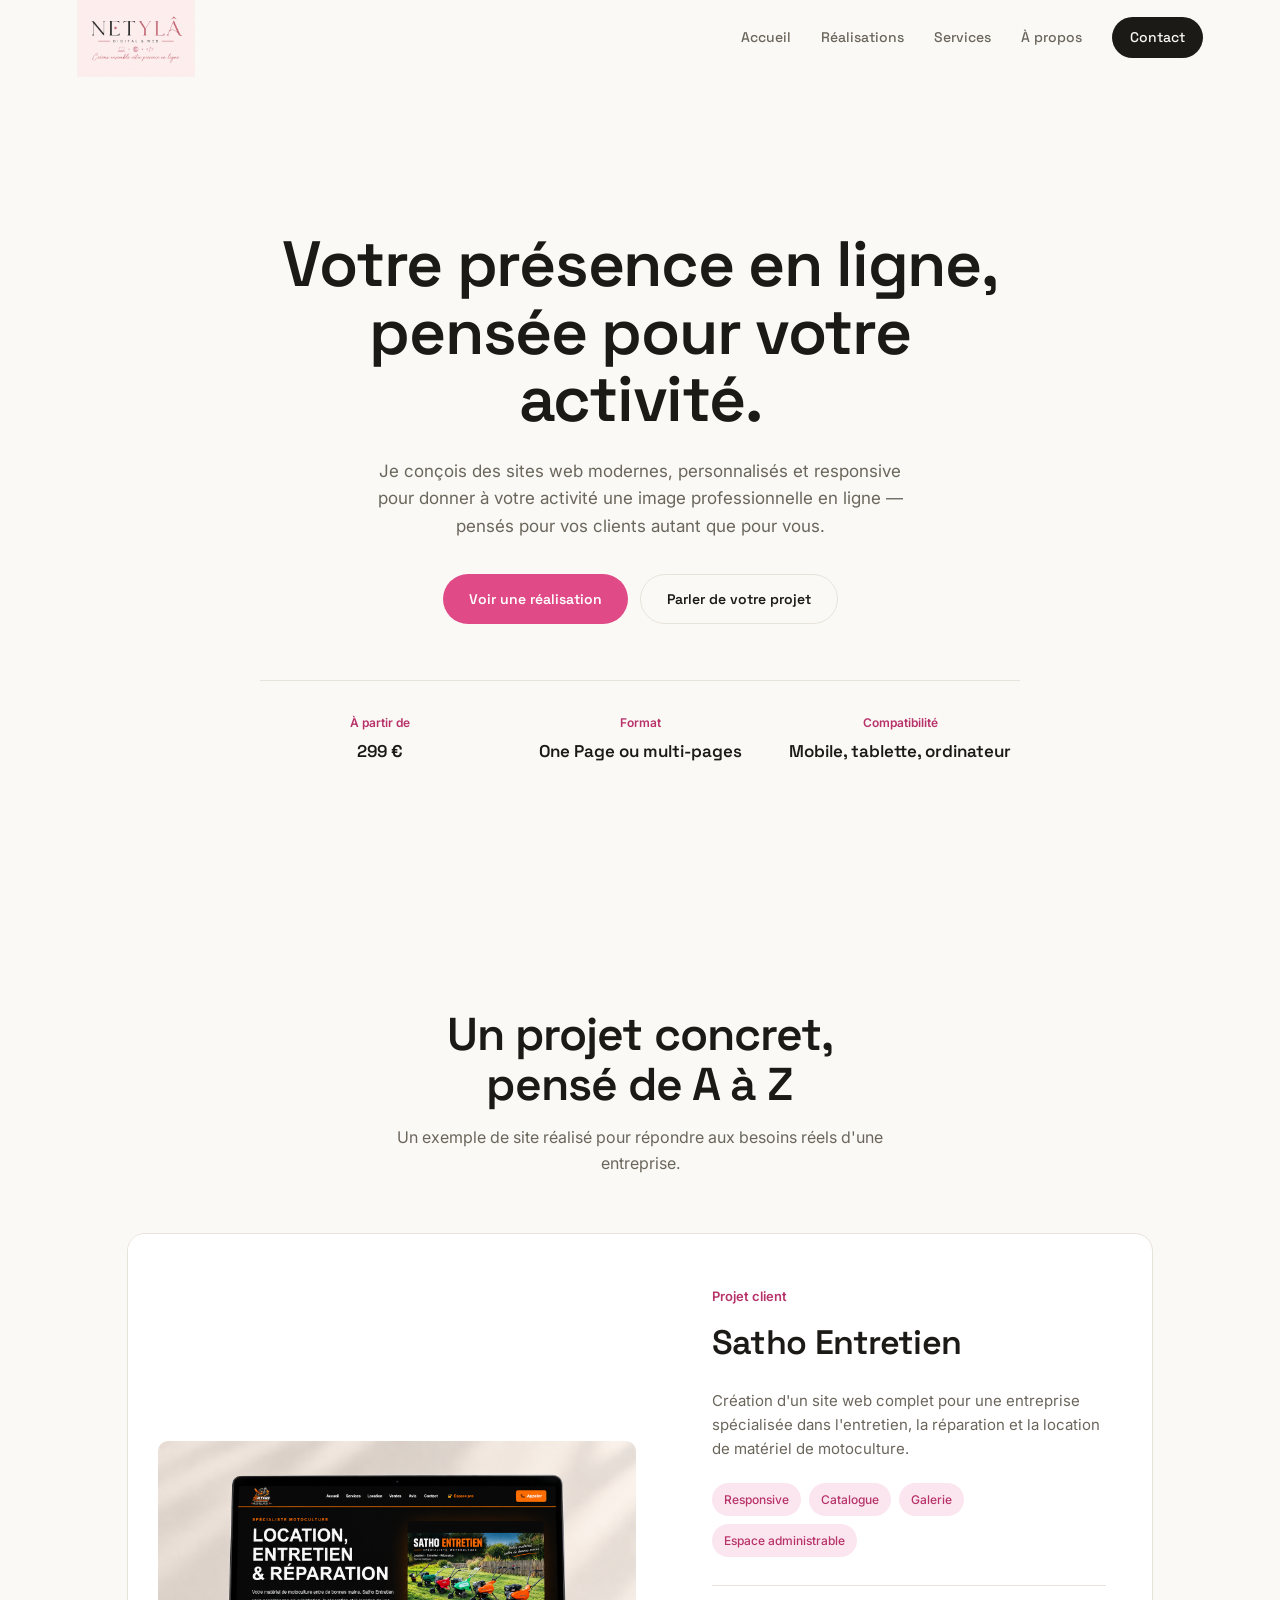
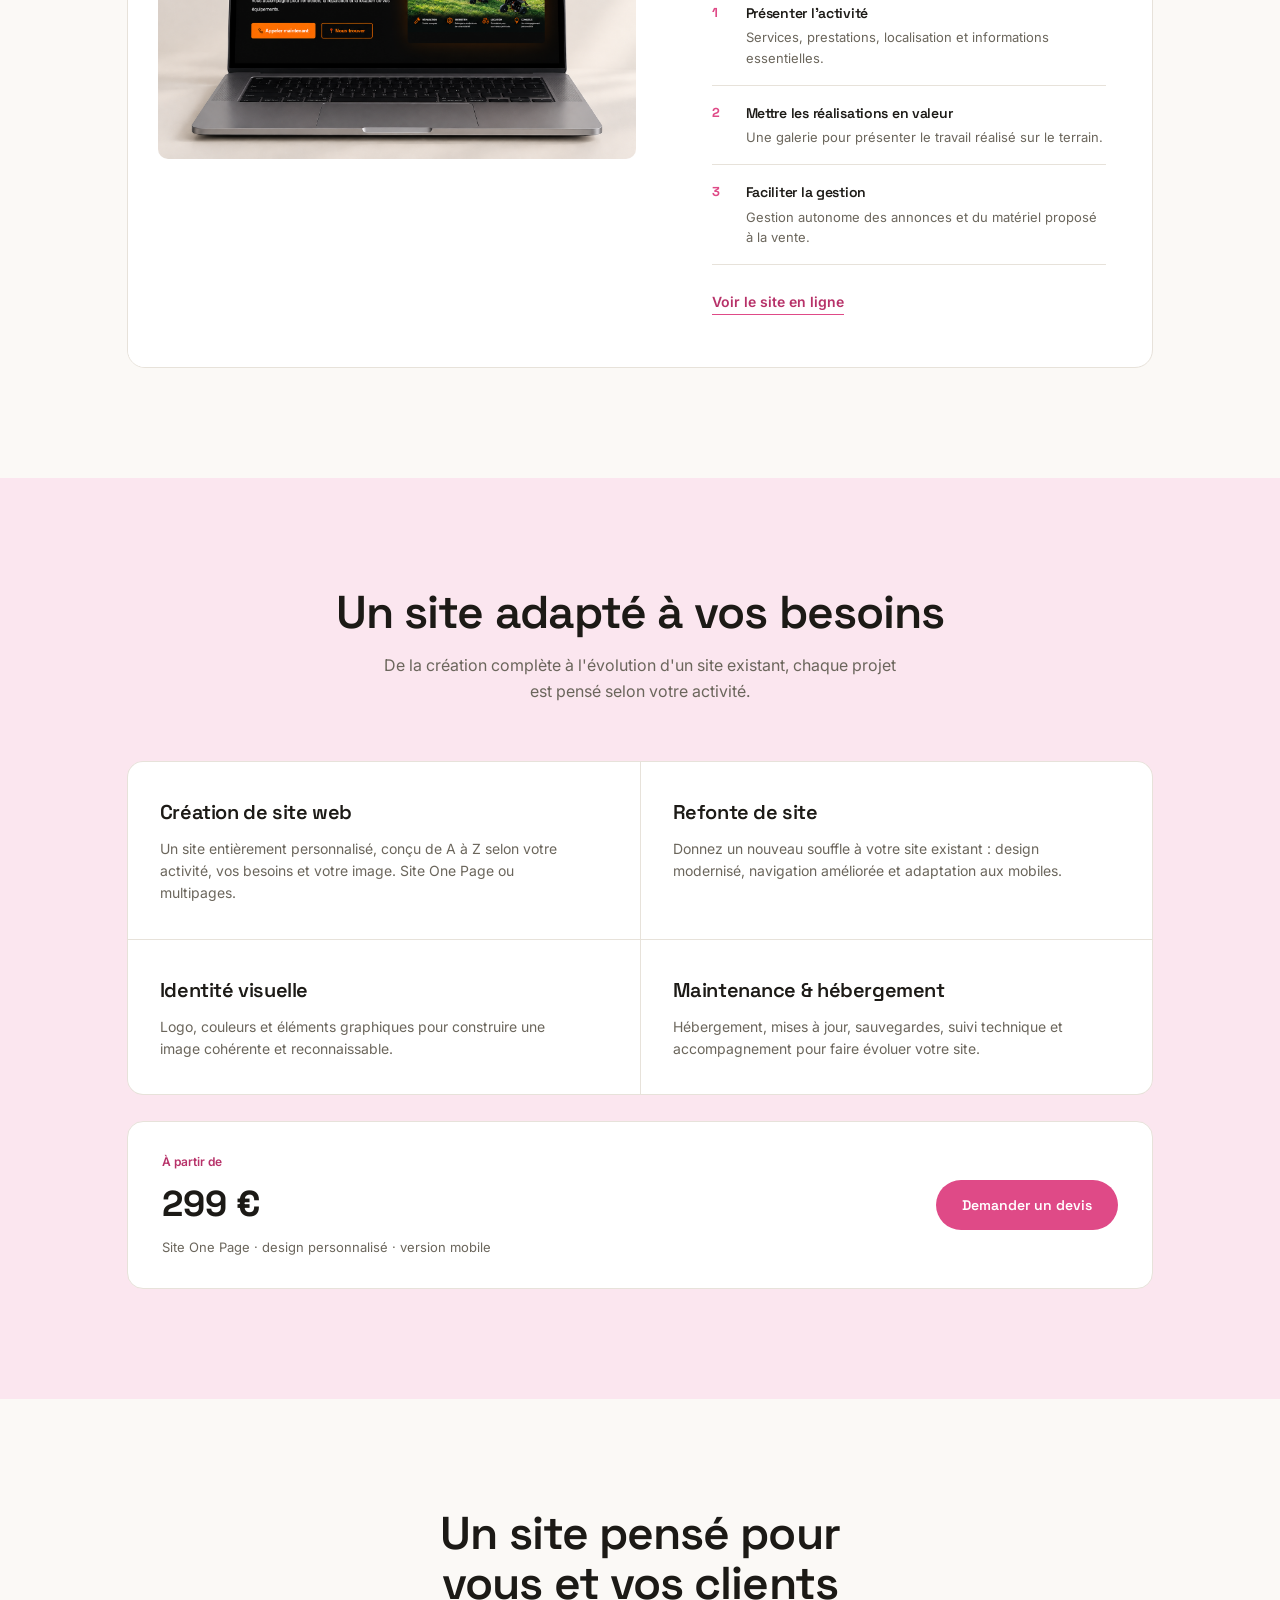
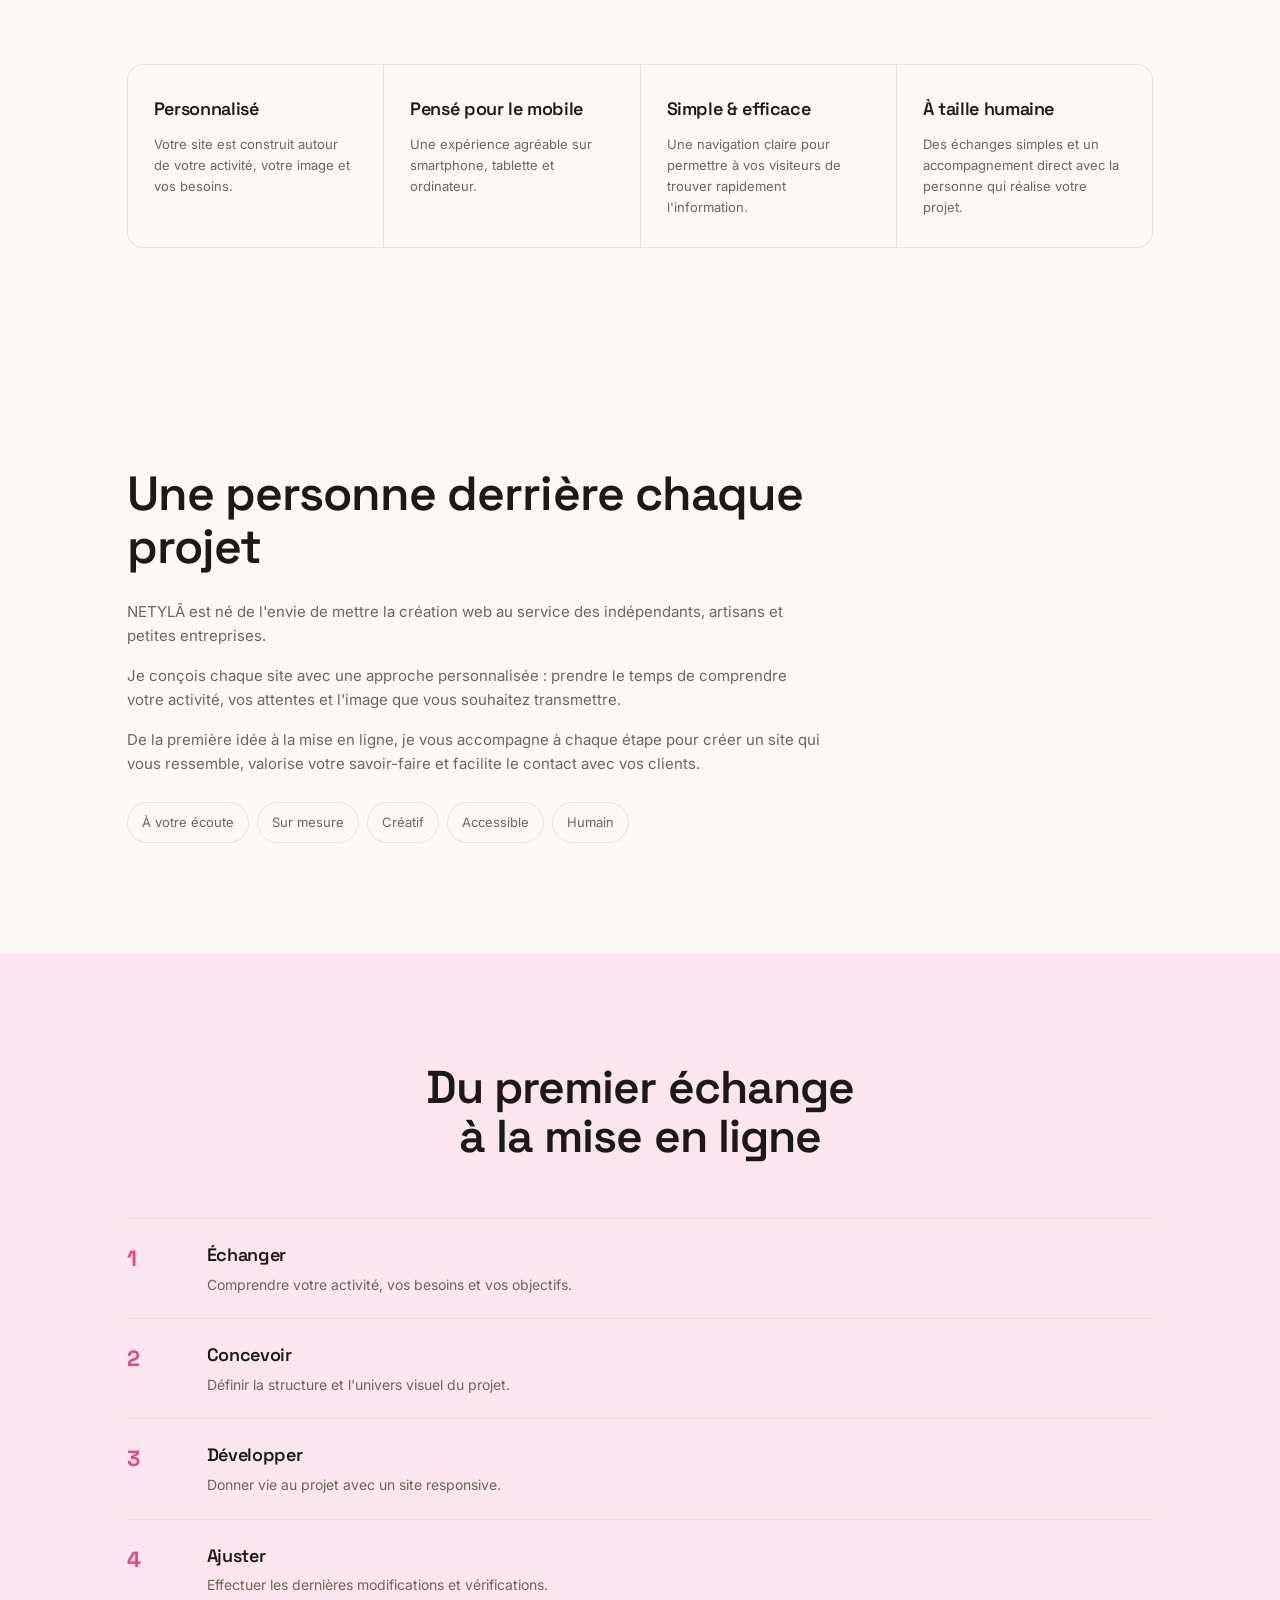
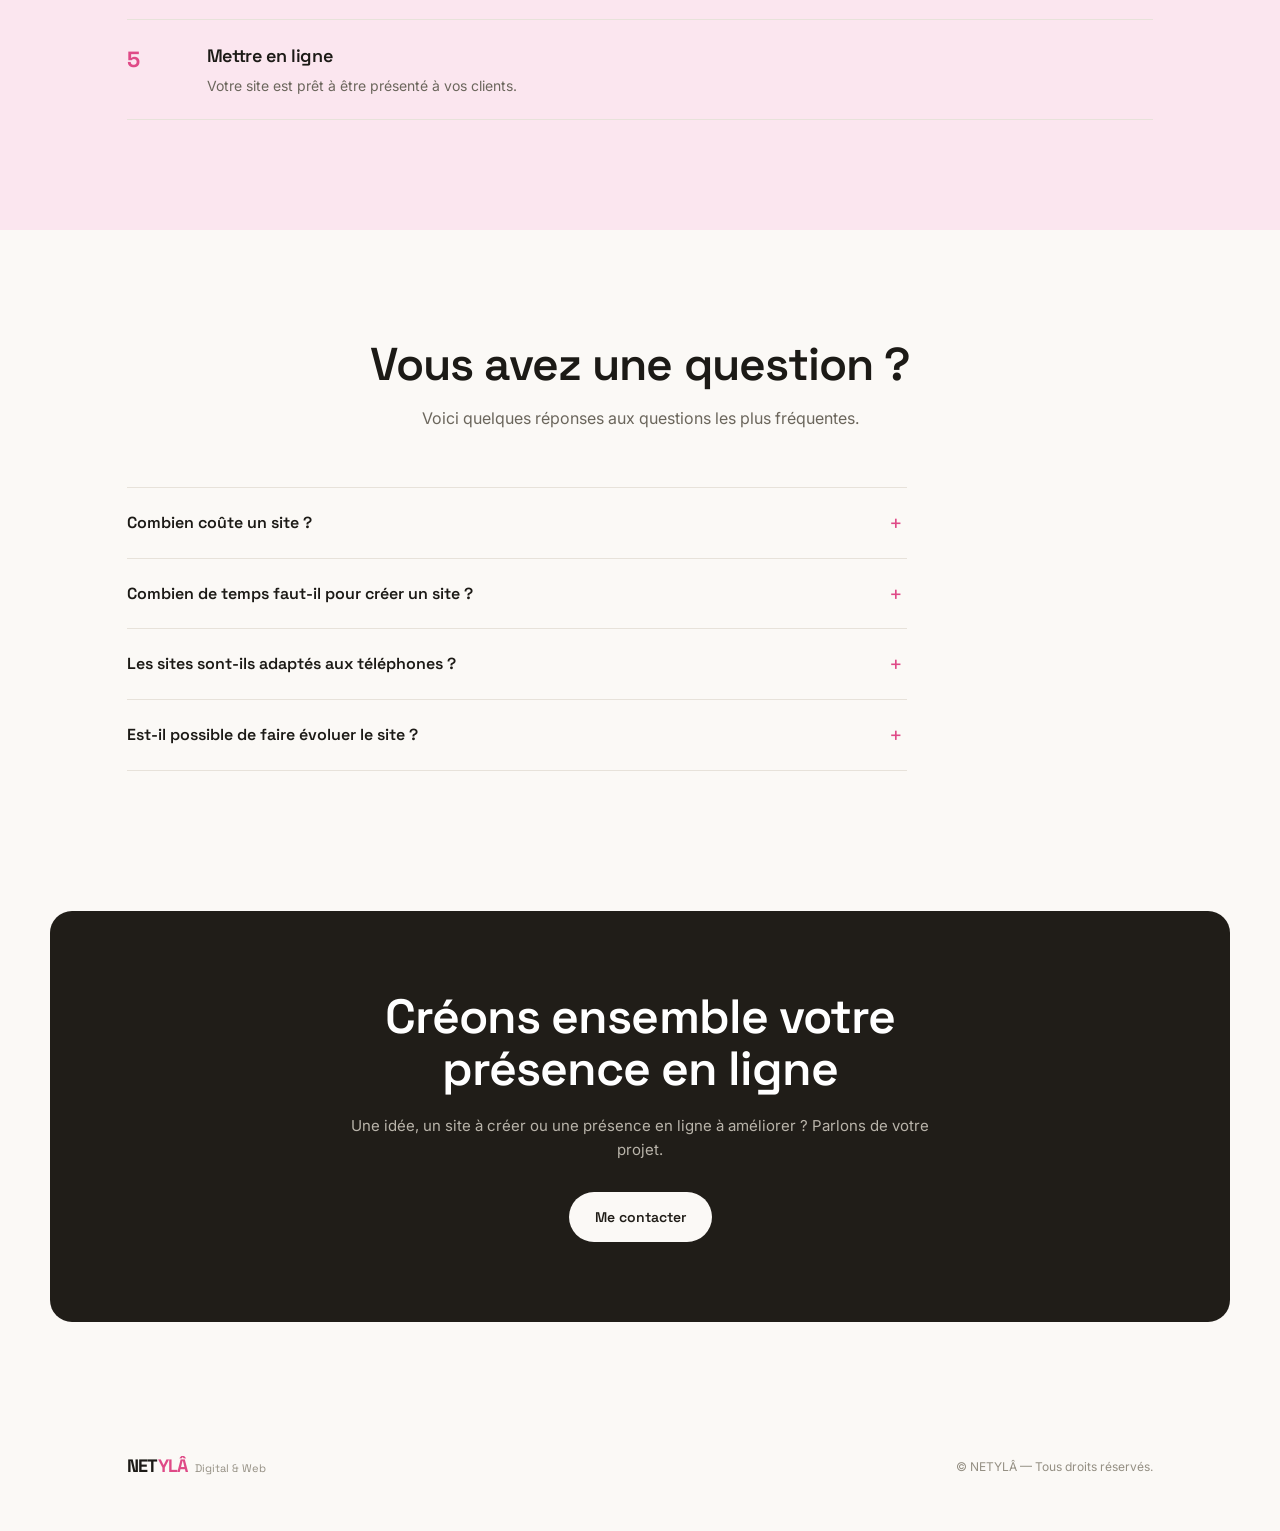
==== index.html @ 451f55b7 "Update index.html" ====
<!DOCTYPE html>
<html lang="fr">
<head>
<meta charset="UTF-8">
<meta name="viewport" content="width=device-width, initial-scale=1.0">
<title>NETYLÂ — Digital & Web</title>
<meta name="description" content="NETYLÂ — Création de sites web modernes, personnalisés et responsive pour indépendants, artisans et petites entreprises.">
<link rel="preconnect" href="https://fonts.googleapis.com">
<link rel="preconnect" href="https://fonts.gstatic.com" crossorigin>
<link href="https://fonts.googleapis.com/css2?family=Space+Grotesk:wght@500;600;700&family=Inter:wght@400;500;600&display=swap" rel="stylesheet">
<link rel="stylesheet" href="style.css">
</head>
<body>

  <div class="intro-screen" id="introScreen">
  <img src="logo.jpg" alt="NETYLÂ">
</div>

<!-- ================= HEADER ================= -->
<header class="header" id="siteHeader">
  <a href="#accueil" class="logo">
    <img src="logo.jpg" alt="NETYLÂ Digital & Web">
  </a>

  <button class="menu-toggle" id="menuToggle" aria-label="Ouvrir le menu" aria-expanded="false" aria-controls="navMenu">
    <span></span>
    <span></span>
    <span></span>
  </button>

  <nav class="nav" id="navMenu">
    <a href="#accueil">Accueil</a>
    <a href="#realisations">Réalisations</a>
    <a href="#services">Services</a>
    <a href="#apropos">À propos</a>
    <a href="#contact" class="nav-cta">Contact</a>
  </nav>
</header>

<main>

  <!-- ================= ACCUEIL ================= -->
  <section class="hero" id="accueil">
    <div class="hero-inner">
      <h1 class="hero-title">
        Votre présence en ligne,<br>
        pensée pour votre activité.
      </h1>
      <p class="hero-text">
        Je conçois des sites web modernes, personnalisés et responsive
        pour donner à votre activité une image professionnelle en ligne —
        pensés pour vos clients autant que pour vous.
      </p>
      <div class="hero-buttons">
        <a href="#realisations" class="btn btn-primary">Voir une réalisation</a>
        <a href="#contact" class="btn btn-outline">Parler de votre projet</a>
      </div>
      <dl class="hero-facts">
        <div>
          <dt>À partir de</dt>
          <dd>299&nbsp;€</dd>
        </div>
        <div>
          <dt>Format</dt>
          <dd>One Page ou multi‑pages</dd>
        </div>
        <div>
          <dt>Compatibilité</dt>
          <dd>Mobile, tablette, ordinateur</dd>
        </div>
      </dl>
    </div>
  </section>

  <!-- ================= REALISATION ================= -->
  <section class="section" id="realisations">
    <div class="section-heading">
      <h2>Un projet concret, pensé de A à Z</h2>
      <p>Un exemple de site réalisé pour répondre aux besoins réels d'une entreprise.</p>
    </div>

    <div class="project-card">
      <div class="project-image">
        <img src="satho-preview.png" alt="Aperçu du site Satho Entretien">
      </div>
      <div class="project-content">
        <p class="project-kicker">Projet client</p>
        <h3>Satho Entretien</h3>
        <p class="project-description">
          Création d'un site web complet pour une entreprise spécialisée dans
          l'entretien, la réparation et la location de matériel de motoculture.
        </p>
        <ul class="tags">
          <li>Responsive</li>
          <li>Catalogue</li>
          <li>Galerie</li>
          <li>Espace administrable</li>
        </ul>
        <ol class="project-points">
          <li>
            <h4>Présenter l'activité</h4>
            <p>Services, prestations, localisation et informations essentielles.</p>
          </li>
          <li>
            <h4>Mettre les réalisations en valeur</h4>
            <p>Une galerie pour présenter le travail réalisé sur le terrain.</p>
          </li>
          <li>
            <h4>Faciliter la gestion</h4>
            <p>Gestion autonome des annonces et du matériel proposé à la vente.</p>
          </li>
        </ol>
        <a href="https://netyla.github.io/Satho-entretien/" target="_blank" rel="noopener" class="project-link">
          Voir le site en ligne
        </a>
      </div>
    </div>
  </section>

  <!-- ================= SERVICES ================= -->
  <section class="section section-tint" id="services">
    <div class="section-heading">
      <h2>Un site adapté à vos besoins</h2>
      <p>De la création complète à l'évolution d'un site existant, chaque projet est pensé selon votre activité.</p>
    </div>

   <ul class="services-list">
  <li class="service-card">
    <h3>Création de site web</h3>
    <p>Un site entièrement personnalisé, conçu de A à Z selon votre activité, vos besoins et votre image. Site One Page ou multipages.</p>
  </li>

  <li class="service-card">
    <h3>Refonte de site</h3>
    <p>Donnez un nouveau souffle à votre site existant : design modernisé, navigation améliorée et adaptation aux mobiles.</p>
  </li>

  <li class="service-card">
    <h3>Identité visuelle</h3>
    <p>Logo, couleurs et éléments graphiques pour construire une image cohérente et reconnaissable.</p>
  </li>

  <li class="service-card">
    <h3>Maintenance & hébergement</h3>
    <p>Hébergement, mises à jour, sauvegardes, suivi technique et accompagnement pour faire évoluer votre site.</p>
  </li>
</ul>

<div class="price-box">
  <div>
    <p class="price-label">À partir de</p>
    <strong>299&nbsp;€</strong>
    <p class="price-detail">Site One Page · design personnalisé · version mobile</p>
  </div>
  <a href="#contact" class="btn btn-primary">Demander un devis</a>
</div>
    
  </section>

  <!-- ================= POURQUOI ================= -->
  <section class="section" id="pourquoi">
    <div class="section-heading">
      <h2>Un site pensé pour vous et vos clients</h2>
    </div>

    <div class="why-grid">
      <div class="why-card">
        <h3>Personnalisé</h3>
        <p>Votre site est construit autour de votre activité, votre image et vos besoins.</p>
      </div>
      <div class="why-card">
        <h3>Pensé pour le mobile</h3>
        <p>Une expérience agréable sur smartphone, tablette et ordinateur.</p>
      </div>
      <div class="why-card">
        <h3>Simple & efficace</h3>
        <p>Une navigation claire pour permettre à vos visiteurs de trouver rapidement l'information.</p>
      </div>
      <div class="why-card">
        <h3>À taille humaine</h3>
        <p>Des échanges simples et un accompagnement direct avec la personne qui réalise votre projet.</p>
      </div>
    </div>
  </section>

  <!-- ================= A PROPOS ================= -->
  <section class="section about-section" id="apropos">
  <div class="about-content">
    <h2>Une personne derrière chaque projet</h2>

    <p>
      NETYLÂ est né de l'envie de mettre la création web
      au service des indépendants, artisans et petites entreprises.
    </p>

    <p>
      Je conçois chaque site avec une approche personnalisée :
      prendre le temps de comprendre votre activité, vos attentes
      et l'image que vous souhaitez transmettre.
    </p>

    <p>
      De la première idée à la mise en ligne, je vous accompagne
      à chaque étape pour créer un site qui vous ressemble,
      valorise votre savoir-faire et facilite le contact avec vos clients.
    </p>

    <ul class="about-values">
      <li>À votre écoute</li>
      <li>Sur mesure</li>
      <li>Créatif</li>
      <li>Accessible</li>
      <li>Humain</li>
    </ul>
  </div>
</section>

  <!-- ================= PROCESS ================= -->
  <section class="section section-tint">
    <div class="section-heading">
      <h2>Du premier échange à la mise en ligne</h2>
    </div>

    <ol class="process-list">
      <li><span class="process-index">1</span><div><h3>Échanger</h3><p>Comprendre votre activité, vos besoins et vos objectifs.</p></div></li>
      <li><span class="process-index">2</span><div><h3>Concevoir</h3><p>Définir la structure et l'univers visuel du projet.</p></div></li>
      <li><span class="process-index">3</span><div><h3>Développer</h3><p>Donner vie au projet avec un site responsive.</p></div></li>
      <li><span class="process-index">4</span><div><h3>Ajuster</h3><p>Effectuer les dernières modifications et vérifications.</p></div></li>
      <li><span class="process-index">5</span><div><h3>Mettre en ligne</h3><p>Votre site est prêt à être présenté à vos clients.</p></div></li>
    </ol>
  </section>

  <!-- ================= FAQ ================= -->
  <section class="section" id="faq">
    <div class="section-heading">
      <h2>Vous avez une question ?</h2>
      <p>Voici quelques réponses aux questions les plus fréquentes.</p>
    </div>

    <div class="faq">
      <details>
        <summary>Combien coûte un site ?</summary>
        <p>Les projets commencent à partir de 299 € pour une création One Page. Le tarif final dépend du contenu et des fonctionnalités souhaitées.</p>
      </details>
      <details>
        <summary>Combien de temps faut-il pour créer un site ?</summary>
        <p>Le délai dépend du projet, du nombre de pages et des fonctionnalités nécessaires.</p>
      </details>
      <details>
        <summary>Les sites sont-ils adaptés aux téléphones ?</summary>
        <p>Oui. Les sites sont conçus pour s'adapter aux smartphones, tablettes et ordinateurs.</p>
      </details>
      <details>
        <summary>Est-il possible de faire évoluer le site ?</summary>
        <p>Oui. De nouvelles pages, fonctionnalités ou contenus peuvent être ajoutés par la suite.</p>
      </details>
    </div>
  </section>

  <!-- ================= CONTACT ================= -->
  <section class="contact-section" id="contact">
    <div class="contact-inner">
      <h2>Créons ensemble votre présence en ligne</h2>
      <p>Une idée, un site à créer ou une présence en ligne à améliorer ? Parlons de votre projet.</p>
      <a href="mailto:netyla.digitalweb@gmail.com" class="btn btn-contact">Me contacter</a>
    </div>
  </section>

</main>

<!-- ================= FOOTER ================= -->
<footer class="footer">
  <div class="footer-brand"><span>NET</span><b>YLÂ</b><small>Digital & Web</small></div>
  <p>© NETYLÂ — Tous droits réservés.</p>
</footer>

<script src="script.js"></script>
</body>
</html>
---- style.css ----
/* ==================================================
   NETYLÂ — DIGITAL & WEB
   ================================================== */

:root {
  --ink: #1c1a16;
  --stone: #6b665c;
  --stone-light: #948f83;
  --paper: #fbf9f6;
  --line: #e7e2da;
  --rose: #df4a87;
  --rose-deep: #b73269;
  --rose-soft: #fbe6ef;
  --charcoal: #201d18;

  --max: 1180px;
  --font-head: "Space Grotesk", "Helvetica Neue", Arial, sans-serif;
  --font-body: "Inter", "Helvetica Neue", Arial, sans-serif;
}

/* ================= BASE ================= */

* {
  margin: 0;
  padding: 0;
  box-sizing: border-box;
}

html {
  scroll-behavior: smooth;
}

@media (prefers-reduced-motion: reduce) {
  html {
    scroll-behavior: auto;
  }

  * {
    animation-duration: 0.01ms !important;
    animation-iteration-count: 1 !important;
    transition-duration: 0.01ms !important;
  }
}

body {
  font-family: var(--font-body);
  background: var(--paper);
  color: var(--ink);
  line-height: 1.6;
  overflow-x: hidden;
}

img {
  display: block;
  max-width: 100%;
}

a {
  color: inherit;
  text-decoration: none;
}

button {
  font: inherit;
}

ul,
ol {
  list-style: none;
}

h1,
h2,
h3,
h4 {
  font-family: var(--font-head);
  font-weight: 600;
  letter-spacing: -0.02em;
  color: var(--ink);
}

:focus-visible {
  outline: 2px solid var(--rose-deep);
  outline-offset: 3px;
}

/* ================= HEADER ================= */

.header {
  position: sticky;
  top: 0;
  z-index: 1000;
  height: 76px;
  display: flex;
  align-items: center;
  justify-content: space-between;
  padding: 0 6%;
  background: rgba(251, 249, 246, 0.9);
  backdrop-filter: blur(14px);
  border-bottom: 1px solid transparent;
  transition: border-color 0.3s ease;
}

.header.is-scrolled {
  border-bottom-color: var(--line);
}

.logo img {
  width: 118px;
  height: auto;
}

.nav {
  display: flex;
  align-items: center;
  gap: 30px;
}

.nav a {
  color: var(--stone);
  font-family: var(--font-head);
  font-size: 14px;
  font-weight: 500;
  transition: color 0.2s ease;
}

.nav a:hover {
  color: var(--rose-deep);
}

.nav-cta {
  padding: 9px 18px;
  border-radius: 999px;
  background: var(--ink);
  color: var(--paper) !important;
}

.nav-cta:hover {
  background: var(--rose-deep);
}

.menu-toggle {
  display: none;
  width: 42px;
  height: 42px;
  padding: 9px;
  border: 0;
  background: transparent;
  cursor: pointer;
}

.menu-toggle span {
  display: block;
  width: 22px;
  height: 2px;
  margin: 5px auto;
  background: var(--ink);
  transition: 0.25s ease;
}

.menu-toggle[aria-expanded="true"] span:nth-child(1) {
  transform: translateY(7px) rotate(45deg);
}

.menu-toggle[aria-expanded="true"] span:nth-child(2) {
  opacity: 0;
}

.menu-toggle[aria-expanded="true"] span:nth-child(3) {
  transform: translateY(-7px) rotate(-45deg);
}

/* ================= SECTIONS ================= */

.section {
  max-width: var(--max);
  margin: auto;
  padding: 110px 6%;
}

.section-tint {
  max-width: none;
  background: var(--rose-soft);
  padding-left: max(6%, calc((100% - var(--max)) / 2 + 6%));
  padding-right: max(6%, calc((100% - var(--max)) / 2 + 6%));
}

.section-heading {
  max-width: 640px;
  margin: 0 auto 56px;
  text-align: center;
}

.section-heading h2 {
  white-space: normal;
  text-wrap: balance;
  margin-bottom: 16px;
  font-size: clamp(32px, 4vw, 46px);
  line-height: 1.08;
}

.section-heading p {
  color: var(--stone);
  font-size: 16px;
  max-width: 520px;
  margin: 0 auto;
}

/* ================= BUTTONS ================= */

.btn {
  display: inline-flex;
  align-items: center;
  justify-content: center;
  min-height: 50px;
  padding: 0 26px;
  border-radius: 999px;
  font-family: var(--font-head);
  font-size: 14px;
  font-weight: 600;
  transition: transform 0.2s ease, background 0.2s ease, color 0.2s ease, border-color 0.2s ease;
}

.btn:hover {
  transform: translateY(-2px);
}

.btn-primary {
  background: var(--rose);
  color: white;
}

.btn-primary:hover {
  background: var(--rose-deep);
}

.btn-outline {
  border: 1px solid var(--line);
  color: var(--ink);
}

.btn-outline:hover {
  border-color: var(--rose);
  color: var(--rose-deep);
}

.btn-contact {
  background: var(--paper);
  color: var(--charcoal);
}

.btn-contact:hover {
  background: var(--rose);
  color: white;
}

/* ================= ACCUEIL ================= */

.hero {
  position: relative;
  max-width: none;
  min-height: calc(100vh - 76px);
  padding: 90px 6% 70px;
  display: flex;
  align-items: center;
  overflow: hidden;
}

.hero-mark {
  position: absolute;
  left: 50%;
  bottom: -6vw;
  transform: translateX(-50%);
  font-family: var(--font-head);
  font-weight: 700;
  font-size: clamp(140px, 26vw, 420px);
  line-height: 1;
  letter-spacing: -0.04em;
  color: transparent;
  -webkit-text-stroke: 1.5px var(--line);
  white-space: nowrap;
  pointer-events: none;
  user-select: none;
}

.hero-inner {
  position: relative;
  max-width: 760px;
  margin: 0 auto;
  text-align: center;
  opacity: 0;
  transform: translateY(14px);
  animation: rise 0.7s ease forwards 0.1s;
}

@keyframes rise {
  to {
    opacity: 1;
    transform: translateY(0);
  }
}

@media (prefers-reduced-motion: reduce) {
  .hero-inner {
    opacity: 1;
    transform: none;
    animation: none;
  }
}

.hero-title {
  margin-bottom: 24px;
  font-size: clamp(38px, 5.6vw, 64px);
  line-height: 1.06;
}

.hero-text {
  max-width: 560px;
  margin: 0 auto 34px;
  color: var(--stone);
  font-size: 17px;
}

.hero-buttons {
  display: flex;
  flex-wrap: wrap;
  justify-content: center;
  gap: 12px;
  margin-bottom: 56px;
}

.hero-facts {
  display: grid;
  grid-template-columns: repeat(3, 1fr);
  gap: 20px;
  padding-top: 32px;
  border-top: 1px solid var(--line);
}

.hero-facts dt {
  margin-bottom: 6px;
  color: var(--rose-deep);
  font-size: 12px;
  font-weight: 600;
}

.hero-facts dd {
  font-family: var(--font-head);
  font-size: 17px;
  font-weight: 600;
}

/* ================= REALISATIONS ================= */

.project-card {
  display: grid;
  grid-template-columns: 1.05fr 0.95fr;
  border: 1px solid var(--line);
  border-radius: 18px;
  overflow: hidden;
  background: white;
}

.project-image {
  min-height: 480px;
  padding: 30px;
  display: flex;
  align-items: center;
  justify-content: center;
  background: white;
}

.project-image img {
  width: 100%;
  height: auto;
  max-height: 460px;
  object-fit: contain;
  border-radius: 10px;
}

.project-content {
  padding: 52px 46px;
  display: flex;
  flex-direction: column;
  justify-content: center;
}

.project-kicker {
  margin-bottom: 10px;
  color: var(--rose-deep);
  font-size: 13px;
  font-weight: 600;
}

.project-content h3 {
  margin-bottom: 18px;
  font-size: 34px;
}

.project-description {
  margin-bottom: 22px;
  color: var(--stone);
  font-size: 15px;
}

.tags {
  display: flex;
  flex-wrap: wrap;
  gap: 8px;
  margin-bottom: 28px;
}

.tags li {
  padding: 7px 12px;
  border-radius: 999px;
  background: var(--rose-soft);
  color: var(--rose-deep);
  font-size: 12px;
  font-weight: 500;
}

.project-points {
  border-top: 1px solid var(--line);
  counter-reset: point;
}

.project-points li {
  counter-increment: point;
  position: relative;
  padding: 16px 0 16px 34px;
  border-bottom: 1px solid var(--line);
}

.project-points li::before {
  content: counter(point);
  position: absolute;
  left: 0;
  top: 17px;
  color: var(--rose);
  font-family: var(--font-head);
  font-size: 13px;
  font-weight: 700;
}

.project-points h4 {
  margin-bottom: 3px;
  font-size: 14px;
}

.project-points p {
  color: var(--stone);
  font-size: 13px;
}

.project-link {
  margin-top: 26px;
  display: inline-block;
  color: var(--rose-deep);
  font-size: 14px;
  font-weight: 600;
  border-bottom: 1px solid var(--rose);
  width: fit-content;
}

/* ================= SERVICES ================= */

.services-list {
  display: grid;
  grid-template-columns: repeat(2, 1fr);
  gap: 1px;
  background: var(--line);
  border: 1px solid var(--line);
  border-radius: 16px;
  overflow: hidden;
  margin-bottom: 26px;
}

.service-card {
  position: relative;
  padding: 34px 32px;
  background: white;
  transition: background 0.2s ease;
}

.service-card:hover {
  background: var(--rose-soft);
}

.service-card h3 {
  margin-bottom: 10px;
  font-size: 20px;
}

.service-card p {
  max-width: 420px;
  color: var(--stone);
  font-size: 14px;
}

.price-box {
  padding: 30px 34px;
  display: flex;
  align-items: center;
  justify-content: space-between;
  gap: 24px;
  flex-wrap: wrap;
  background: white;
  border: 1px solid var(--line);
  border-radius: 16px;
}

.price-label {
  color: var(--rose-deep);
  font-size: 12px;
  font-weight: 600;
  margin-bottom: 4px;
}

.price-box strong {
  display: block;
  font-family: var(--font-head);
  font-size: 36px;
}

.price-detail {
  color: var(--stone);
  font-size: 13px;
  margin-top: 4px;
}

/* ================= POURQUOI MOI ================= */

.why-grid {
  display: grid;
  grid-template-columns: repeat(4, 1fr);
  gap: 1px;
  background: var(--line);
  border: 1px solid var(--line);
  border-radius: 16px;
  overflow: hidden;
}

.why-card {
  padding: 30px 26px;
  background: var(--paper);
}

.why-card h3 {
  margin-bottom: 10px;
  font-size: 18px;
}

.why-card p {
  color: var(--stone);
  font-size: 13px;
}

/* ================= A PROPOS ================= */

.about-content {
  max-width: 700px;
}

.about-content h2 {
  margin-bottom: 26px;
  font-size: clamp(32px, 4.5vw, 48px);
  line-height: 1.1;
}

.about-content p {
  margin-bottom: 16px;
  color: var(--stone);
  font-size: 15px;
}

.about-values {
  display: flex;
  flex-wrap: wrap;
  gap: 8px;
  margin-top: 26px;
}

.about-values li {
  padding: 9px 14px;
  border-radius: 999px;
  border: 1px solid var(--line);
  color: var(--stone);
  font-size: 13px;
}

/* ================= ETAPES ================= */

.process-list {
  display: flex;
  flex-direction: column;
  border-top: 1px solid var(--line);
}

.process-list li {
  display: grid;
  grid-template-columns: 60px 1fr;
  gap: 20px;
  padding: 22px 0;
  border-bottom: 1px solid var(--line);
}

.process-index {
  font-family: var(--font-head);
  font-size: 22px;
  font-weight: 700;
  color: var(--rose);
}

.process-list h3 {
  margin-bottom: 4px;
  font-size: 18px;
}

.process-list p {
  color: var(--stone);
  font-size: 14px;
}

/* ================= FAQ ================= */

.faq {
  max-width: 780px;
  border-top: 1px solid var(--line);
}

.faq details {
  border-bottom: 1px solid var(--line);
}

.faq summary {
  position: relative;
  padding: 22px 40px 22px 0;
  list-style: none;
  cursor: pointer;
  font-family: var(--font-head);
  font-size: 16px;
  font-weight: 600;
}

.faq summary::-webkit-details-marker {
  display: none;
}

.faq summary::after {
  content: "+";
  position: absolute;
  right: 4px;
  top: 18px;
  color: var(--rose);
  font-size: 22px;
  font-weight: 400;
}

.faq details[open] summary::after {
  content: "−";
}

.faq details p {
  max-width: 680px;
  padding-bottom: 22px;
  color: var(--stone);
  font-size: 14px;
}

/* ================= CONTACT ================= */

.contact-section {
  max-width: var(--max);
  margin: 30px auto 100px;
  padding: 80px 7%;
  background: var(--charcoal);
  color: white;
  border-radius: 22px;
  text-align: center;
}

.contact-inner {
  max-width: 620px;
  margin: 0 auto;
}

.contact-section h2 {
  margin-bottom: 18px;
  font-size: clamp(32px, 5vw, 48px);
  line-height: 1.1;
  color: white;
}

.contact-section p {
  margin-bottom: 30px;
  color: #b9b4aa;
  font-size: 15px;
}

/* ================= FOOTER ================= */

.footer {
  max-width: var(--max);
  margin: auto;
  padding: 30px 6% 50px;
  display: flex;
  align-items: center;
  justify-content: space-between;
  gap: 20px;
  flex-wrap: wrap;
  color: var(--stone-light);
  font-size: 12px;
}

.footer-brand {
  display: flex;
  align-items: baseline;
  gap: 0;
  font-family: var(--font-head);
  font-size: 18px;
  font-weight: 700;
  letter-spacing: -0.04em;
}

.footer-brand span {
  color: var(--ink);
}

.footer-brand b {
  color: var(--rose);
}

.footer-brand small {
  margin-left: 8px;
  color: var(--stone-light);
  font-size: 11px;
  font-weight: 400;
  letter-spacing: normal;
}

/* ================= INTRO LOGO ================= */

.intro-screen {
  position: fixed;
  inset: 0;
  z-index: 99999;
  display: flex;
  align-items: center;
  justify-content: center;
  background: #FDEDED;
  animation: introFadeOut 0.7s ease forwards;
  animation-delay: 1.8s;
}

.intro-screen img {
  width: 500px;
  max-width: 80vw;
  height: auto;
  display: block;
  animation: logoIntro 0.8s ease forwards;
}

@keyframes logoIntro {
  from {
    opacity: 0;
    transform: scale(0.9);
  }

  to {
    opacity: 1;
    transform: scale(1);
  }
}

@keyframes introFadeOut {
  to {
    opacity: 0;
    visibility: hidden;
    pointer-events: none;
  }
}

/* ================= RESPONSIVE : TABLETTE ================= */

@media (max-width: 900px) {
  .services-list,
  .why-grid {
    grid-template-columns: 1fr;
  }

  .project-card {
    grid-template-columns: 1fr;
  }

  .about-content {
    max-width: 100%;
  }

  .hero-facts {
    grid-template-columns: 1fr;
    gap: 16px;
  }

  .project-image {
    min-height: auto;
    padding: 20px;
  }

  .project-image img {
    max-height: 360px;
  }

  .project-content {
    padding: 36px 28px;
  }
}

/* ================= RESPONSIVE : MOBILE ================= */

@media (max-width: 720px) {
  .menu-toggle {
    display: block;
  }

  .nav {
    position: fixed;
    top: 76px;
    left: 0;
    right: 0;
    flex-direction: column;
    align-items: stretch;
    gap: 0;
    padding: 10px 6% 20px;
    background: var(--paper);
    border-bottom: 1px solid var(--line);
    transform: translateY(-8px);
    opacity: 0;
    pointer-events: none;
    transition: 0.2s ease;
  }

  .nav.active {
    transform: translateY(0);
    opacity: 1;
    pointer-events: auto;
  }

  .nav a {
    padding: 14px 0;
    border-bottom: 1px solid var(--line);
  }

  .nav-cta {
    margin-top: 12px;
    text-align: center;
  }

  .section {
    padding: 80px 6%;
  }

  .hero {
    padding-top: 60px;
  }

  .intro-screen img {
    width: 400px;
    max-width: 88vw;
  }
}

/* ================= PETITS ECRANS ================= */

@media (max-width: 600px) {
  .section-heading h2 {
    white-space: normal;
  }

  .project-image {
    min-height: 0;
    height: auto;
    padding: 12px;
  }

  .project-image img {
    max-height: 260px;
  }

  .project-content {
    padding: 24px 22px;
    justify-content: flex-start;
  }

  .hero {
    min-height: auto;
    padding: 55px 6% 40px;
  }

  .hero-title {
    font-size: clamp(34px, 9vw, 44px);
    margin-bottom: 18px;
  }

  .hero-text {
    font-size: 16px;
    margin-bottom: 26px;
  }

  .hero-buttons {
    gap: 10px;
    margin-bottom: 32px;
  }

  .hero-facts {
    grid-template-columns: 1fr;
    gap: 14px;
    padding-top: 24px;
  }
}
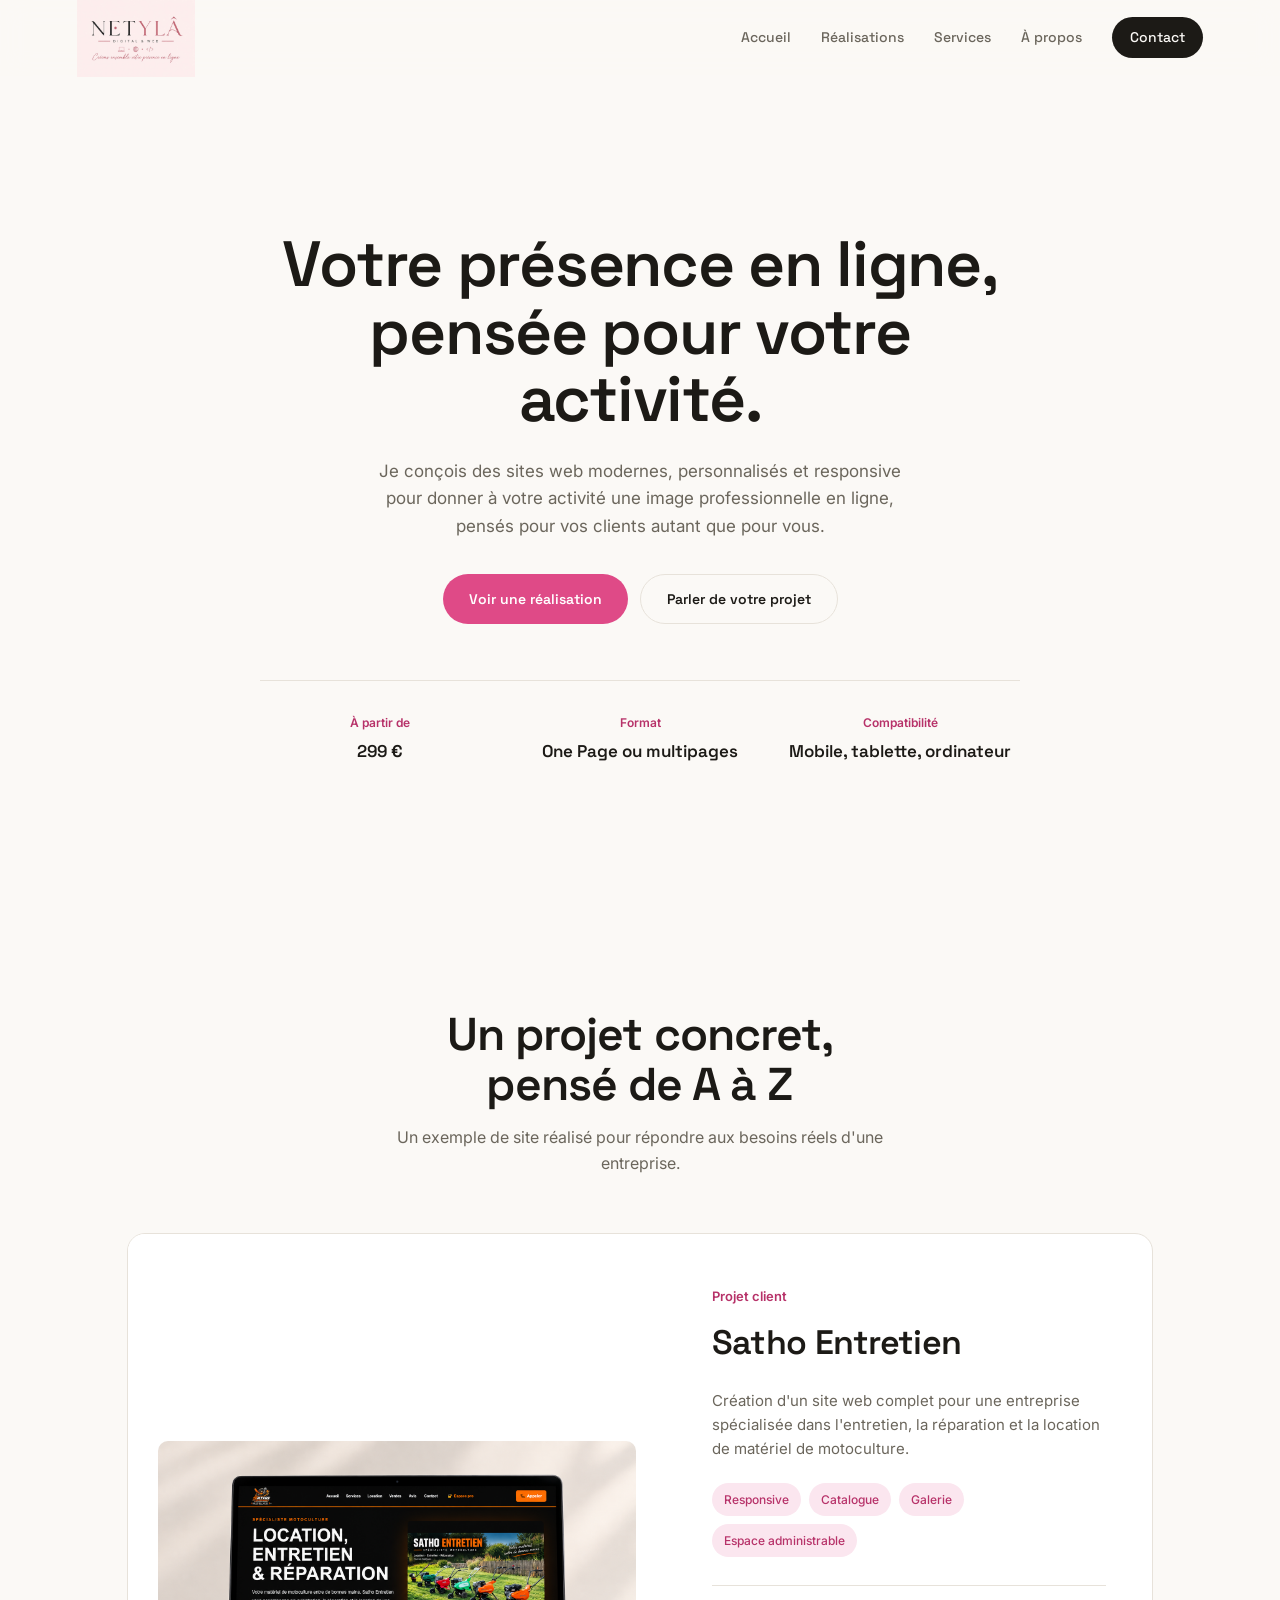
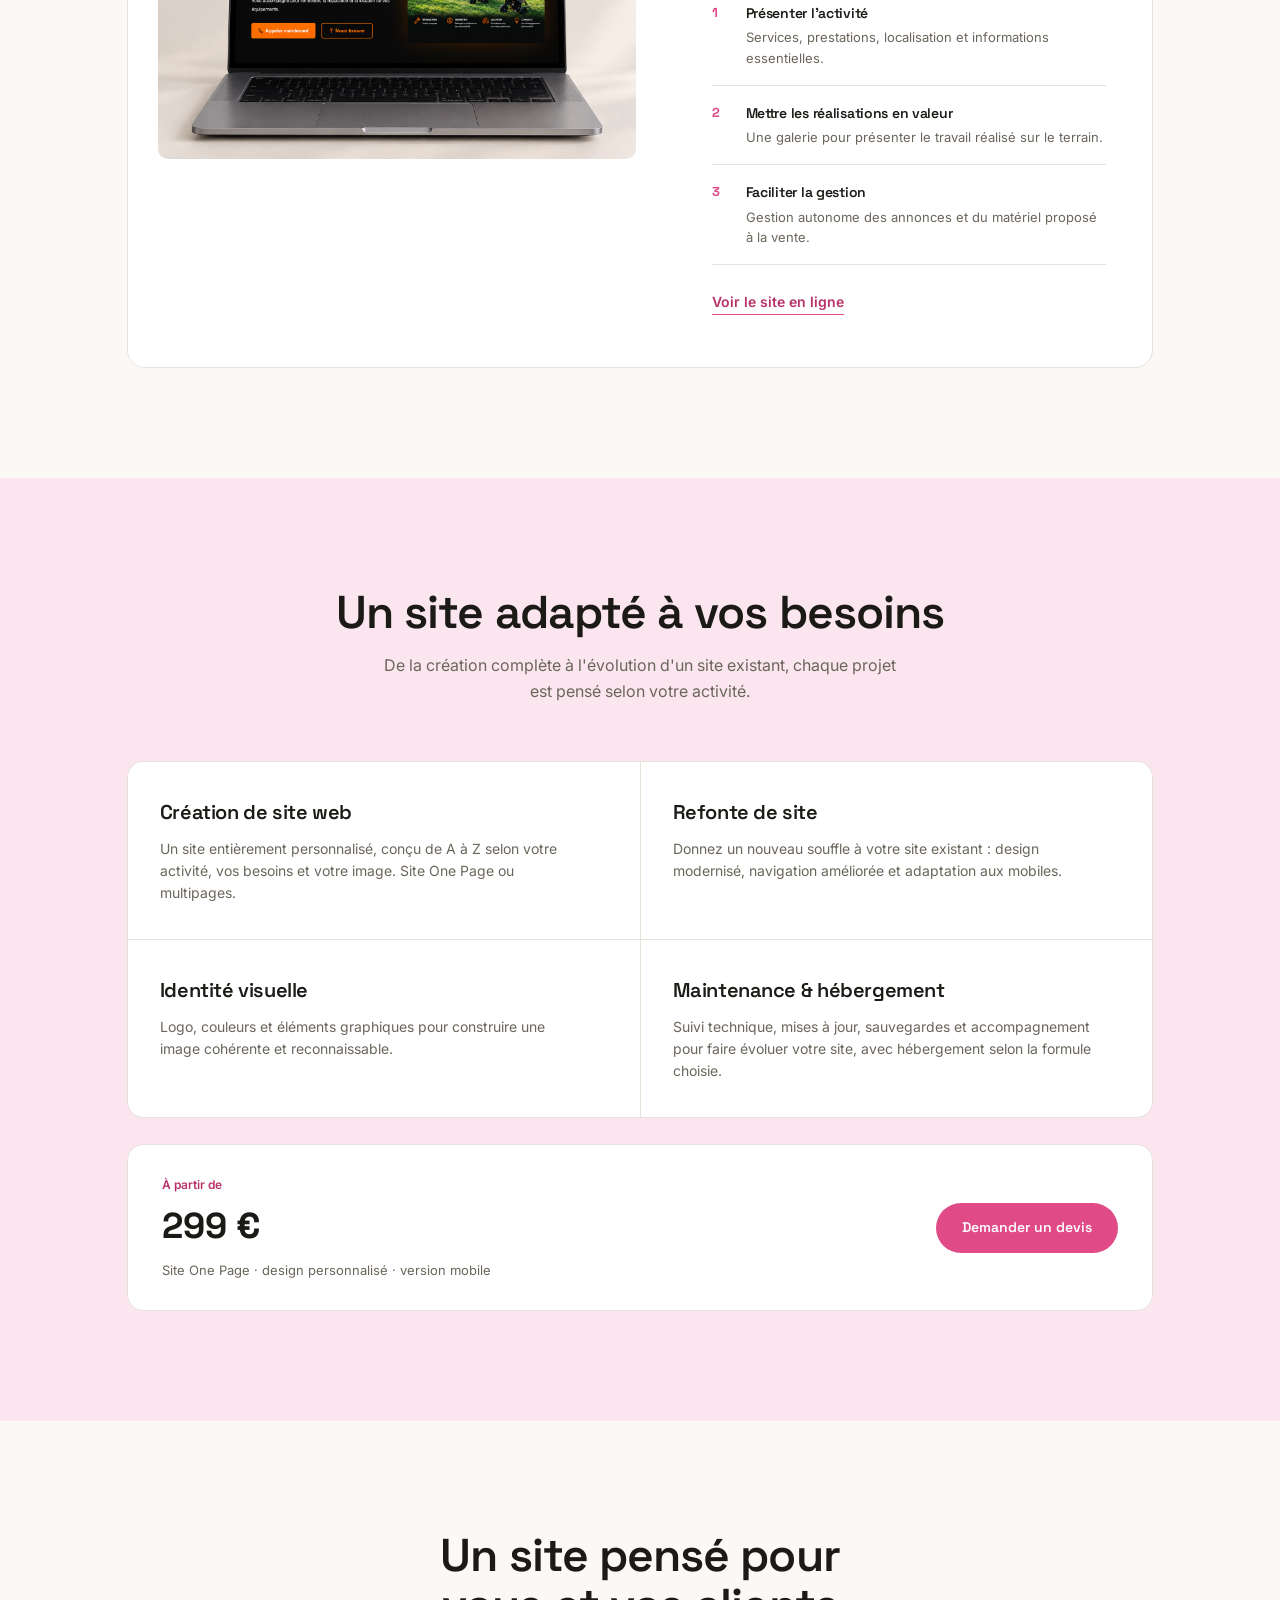
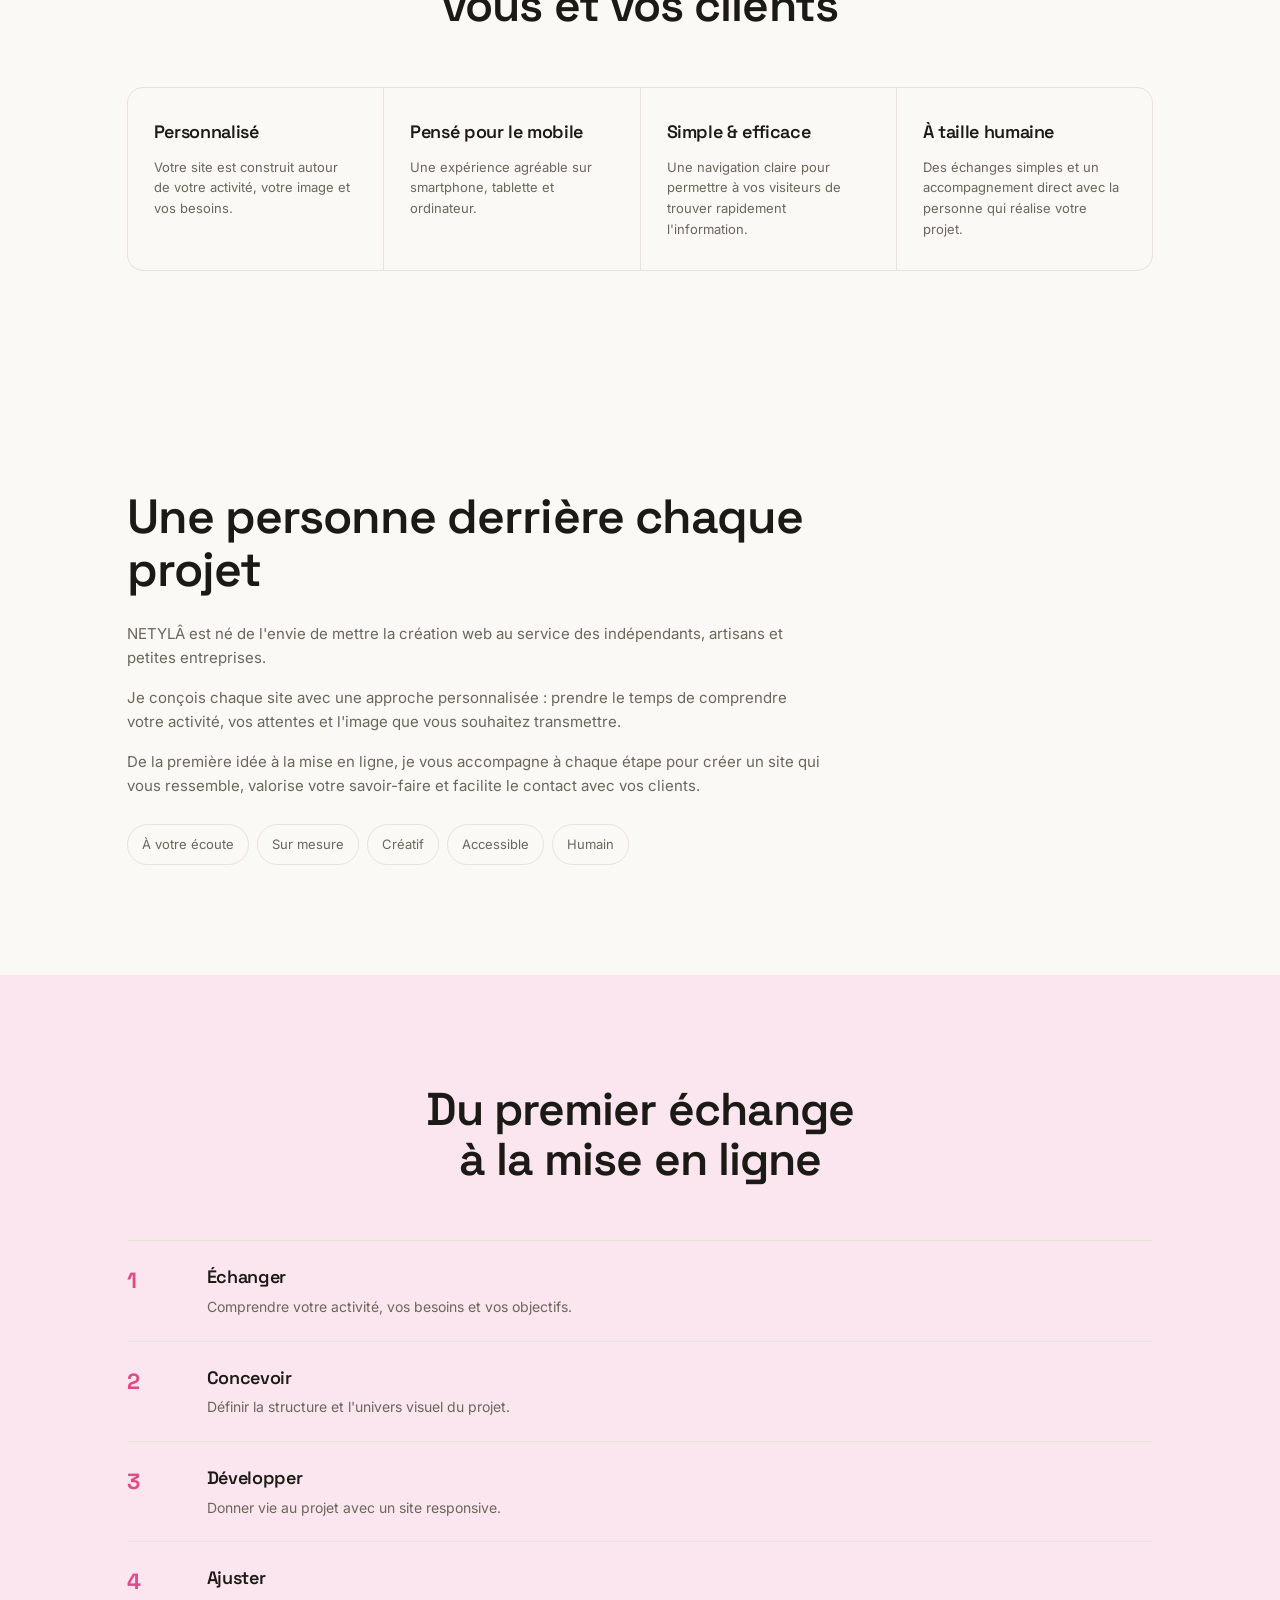
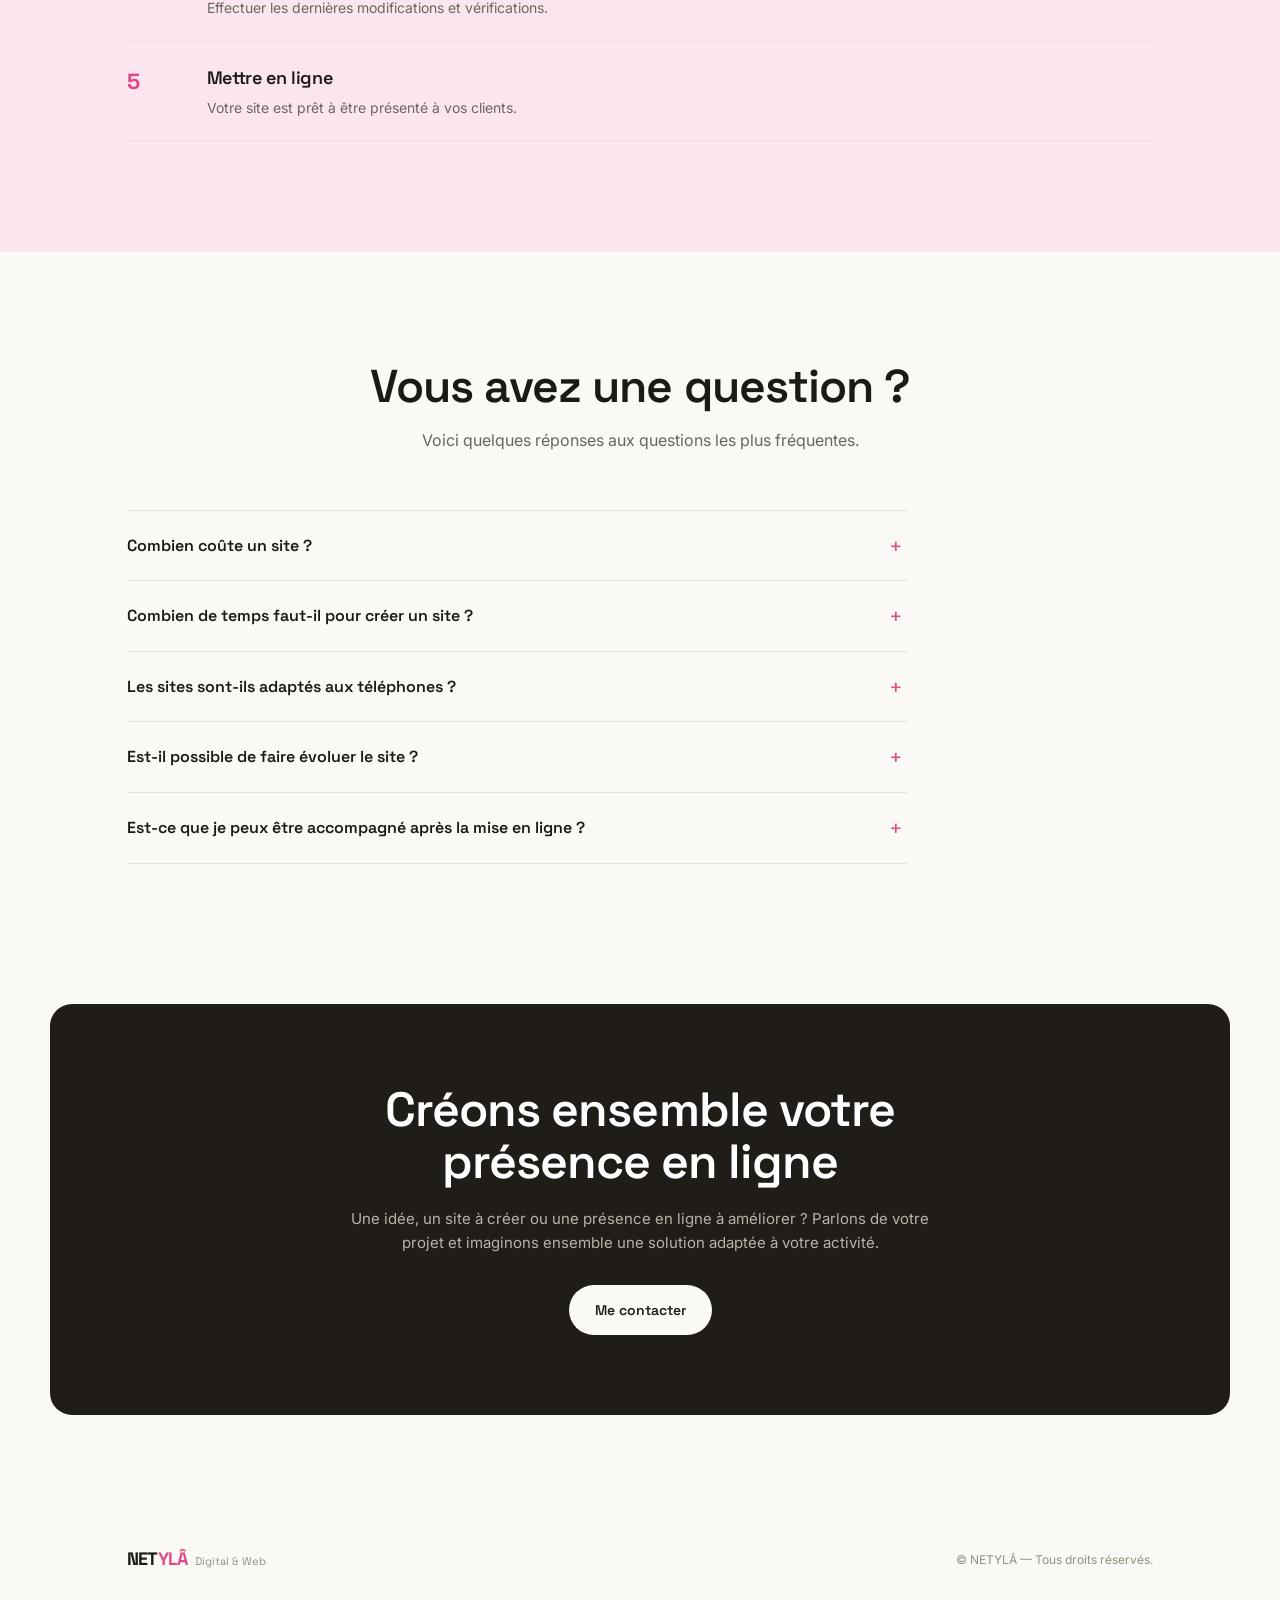
==== commit a7b02e70: "Update index.html" ====
--- a/index.html
+++ b/index.html
@@ -1,279 +1,493 @@
 <!DOCTYPE html>
 <html lang="fr">
 <head>
-<meta charset="UTF-8">
-<meta name="viewport" content="width=device-width, initial-scale=1.0">
-<title>NETYLÂ — Digital & Web</title>
-<meta name="description" content="NETYLÂ — Création de sites web modernes, personnalisés et responsive pour indépendants, artisans et petites entreprises.">
-<link rel="preconnect" href="https://fonts.googleapis.com">
-<link rel="preconnect" href="https://fonts.gstatic.com" crossorigin>
-<link href="https://fonts.googleapis.com/css2?family=Space+Grotesk:wght@500;600;700&family=Inter:wght@400;500;600&display=swap" rel="stylesheet">
-<link rel="stylesheet" href="style.css">
+  <meta charset="UTF-8">
+  <meta name="viewport" content="width=device-width, initial-scale=1.0">
+
+  <title>NETYLÂ — Création de sites web | Digital & Web</title>
+
+  <meta name="description" content="NETYLÂ accompagne les indépendants, artisans et petites entreprises dans la création de sites web modernes, personnalisés et adaptés à tous les écrans.">
+
+  <meta name="theme-color" content="#ffffff">
+
+  <link rel="preconnect" href="https://fonts.googleapis.com">
+  <link rel="preconnect" href="https://fonts.gstatic.com" crossorigin>
+  <link href="https://fonts.googleapis.com/css2?family=Space+Grotesk:wght@500;600;700&family=Inter:wght@400;500;600&display=swap" rel="stylesheet">
+
+  <link rel="stylesheet" href="style.css">
 </head>
+
 <body>
 
+  <!-- ================= INTRO ================= -->
   <div class="intro-screen" id="introScreen">
-  <img src="logo.jpg" alt="NETYLÂ">
-</div>
-
-<!-- ================= HEADER ================= -->
-<header class="header" id="siteHeader">
-  <a href="#accueil" class="logo">
-    <img src="logo.jpg" alt="NETYLÂ Digital & Web">
-  </a>
-
-  <button class="menu-toggle" id="menuToggle" aria-label="Ouvrir le menu" aria-expanded="false" aria-controls="navMenu">
-    <span></span>
-    <span></span>
-    <span></span>
-  </button>
-
-  <nav class="nav" id="navMenu">
-    <a href="#accueil">Accueil</a>
-    <a href="#realisations">Réalisations</a>
-    <a href="#services">Services</a>
-    <a href="#apropos">À propos</a>
-    <a href="#contact" class="nav-cta">Contact</a>
-  </nav>
-</header>
-
-<main>
-
-  <!-- ================= ACCUEIL ================= -->
-  <section class="hero" id="accueil">
-    <div class="hero-inner">
-      <h1 class="hero-title">
-        Votre présence en ligne,<br>
-        pensée pour votre activité.
-      </h1>
-      <p class="hero-text">
-        Je conçois des sites web modernes, personnalisés et responsive
-        pour donner à votre activité une image professionnelle en ligne —
-        pensés pour vos clients autant que pour vous.
-      </p>
-      <div class="hero-buttons">
-        <a href="#realisations" class="btn btn-primary">Voir une réalisation</a>
-        <a href="#contact" class="btn btn-outline">Parler de votre projet</a>
-      </div>
-      <dl class="hero-facts">
+    <img src="logo.jpg" alt="NETYLÂ">
+  </div>
+
+  <!-- ================= HEADER ================= -->
+  <header class="header" id="siteHeader">
+
+    <a href="#accueil" class="logo" aria-label="NETYLÂ - Accueil">
+      <img src="logo.jpg" alt="NETYLÂ Digital & Web">
+    </a>
+
+    <button
+      class="menu-toggle"
+      id="menuToggle"
+      aria-label="Ouvrir le menu"
+      aria-expanded="false"
+      aria-controls="navMenu"
+    >
+      <span></span>
+      <span></span>
+      <span></span>
+    </button>
+
+    <nav class="nav" id="navMenu" aria-label="Navigation principale">
+      <a href="#accueil">Accueil</a>
+      <a href="#realisations">Réalisations</a>
+      <a href="#services">Services</a>
+      <a href="#apropos">À propos</a>
+      <a href="#contact" class="nav-cta">Contact</a>
+    </nav>
+
+  </header>
+
+  <main>
+
+    <!-- ================= ACCUEIL ================= -->
+    <section class="hero" id="accueil">
+
+      <div class="hero-inner">
+
+        <h1 class="hero-title">
+          Votre présence en ligne,<br>
+          pensée pour votre activité.
+        </h1>
+
+        <p class="hero-text">
+          Je conçois des sites web modernes, personnalisés et responsive
+          pour donner à votre activité une image professionnelle en ligne,
+          pensés pour vos clients autant que pour vous.
+        </p>
+
+        <div class="hero-buttons">
+          <a href="#realisations" class="btn btn-primary">
+            Voir une réalisation
+          </a>
+
+          <a href="#contact" class="btn btn-outline">
+            Parler de votre projet
+          </a>
+        </div>
+
+        <dl class="hero-facts">
+
+          <div>
+            <dt>À partir de</dt>
+            <dd>299&nbsp;€</dd>
+          </div>
+
+          <div>
+            <dt>Format</dt>
+            <dd>One Page ou multipages</dd>
+          </div>
+
+          <div>
+            <dt>Compatibilité</dt>
+            <dd>Mobile, tablette, ordinateur</dd>
+          </div>
+
+        </dl>
+
+      </div>
+    </section>
+
+    <!-- ================= REALISATIONS ================= -->
+    <section class="section" id="realisations">
+
+      <div class="section-heading">
+        <h2>Un projet concret, pensé de A à Z</h2>
+
+        <p>
+          Un exemple de site réalisé pour répondre aux besoins réels
+          d'une entreprise.
+        </p>
+      </div>
+
+      <div class="project-card">
+
+        <div class="project-image">
+          <img
+            src="satho-preview.png"
+            alt="Aperçu du site web réalisé pour Satho Entretien"
+            loading="lazy"
+          >
+        </div>
+
+        <div class="project-content">
+
+          <p class="project-kicker">Projet client</p>
+
+          <h3>Satho Entretien</h3>
+
+          <p class="project-description">
+            Création d'un site web complet pour une entreprise spécialisée
+            dans l'entretien, la réparation et la location de matériel
+            de motoculture.
+          </p>
+
+          <ul class="tags">
+            <li>Responsive</li>
+            <li>Catalogue</li>
+            <li>Galerie</li>
+            <li>Espace administrable</li>
+          </ul>
+
+          <ol class="project-points">
+
+            <li>
+              <h4>Présenter l'activité</h4>
+              <p>
+                Services, prestations, localisation et informations
+                essentielles.
+              </p>
+            </li>
+
+            <li>
+              <h4>Mettre les réalisations en valeur</h4>
+              <p>
+                Une galerie pour présenter le travail réalisé sur le terrain.
+              </p>
+            </li>
+
+            <li>
+              <h4>Faciliter la gestion</h4>
+              <p>
+                Gestion autonome des annonces et du matériel proposé à la vente.
+              </p>
+            </li>
+
+          </ol>
+
+          <a
+            href="https://netyla.github.io/Satho-entretien/"
+            target="_blank"
+            rel="noopener noreferrer"
+            class="project-link"
+          >
+            Voir le site en ligne
+          </a>
+
+        </div>
+      </div>
+    </section>
+
+    <!-- ================= SERVICES ================= -->
+    <section class="section section-tint" id="services">
+
+      <div class="section-heading">
+        <h2>Un site adapté à vos besoins</h2>
+
+        <p>
+          De la création complète à l'évolution d'un site existant,
+          chaque projet est pensé selon votre activité.
+        </p>
+      </div>
+
+      <ul class="services-list">
+
+        <li class="service-card">
+          <h3>Création de site web</h3>
+          <p>
+            Un site entièrement personnalisé, conçu de A à Z selon votre
+            activité, vos besoins et votre image. Site One Page ou multipages.
+          </p>
+        </li>
+
+        <li class="service-card">
+          <h3>Refonte de site</h3>
+          <p>
+            Donnez un nouveau souffle à votre site existant : design modernisé,
+            navigation améliorée et adaptation aux mobiles.
+          </p>
+        </li>
+
+        <li class="service-card">
+          <h3>Identité visuelle</h3>
+          <p>
+            Logo, couleurs et éléments graphiques pour construire
+            une image cohérente et reconnaissable.
+          </p>
+        </li>
+
+        <li class="service-card">
+          <h3>Maintenance & hébergement</h3>
+          <p>
+            Suivi technique, mises à jour, sauvegardes et accompagnement
+            pour faire évoluer votre site, avec hébergement selon
+            la formule choisie.
+          </p>
+        </li>
+
+      </ul>
+
+      <div class="price-box">
+
         <div>
-          <dt>À partir de</dt>
-          <dd>299&nbsp;€</dd>
-        </div>
-        <div>
-          <dt>Format</dt>
-          <dd>One Page ou multi‑pages</dd>
-        </div>
-        <div>
-          <dt>Compatibilité</dt>
-          <dd>Mobile, tablette, ordinateur</dd>
-        </div>
-      </dl>
+          <p class="price-label">À partir de</p>
+          <strong>299&nbsp;€</strong>
+
+          <p class="price-detail">
+            Site One Page · design personnalisé · version mobile
+          </p>
+        </div>
+
+        <a href="#contact" class="btn btn-primary">
+          Demander un devis
+        </a>
+
+      </div>
+
+    </section>
+
+    <!-- ================= POURQUOI ================= -->
+    <section class="section" id="pourquoi">
+
+      <div class="section-heading">
+        <h2>Un site pensé pour vous et vos clients</h2>
+      </div>
+
+      <div class="why-grid">
+
+        <div class="why-card">
+          <h3>Personnalisé</h3>
+          <p>
+            Votre site est construit autour de votre activité,
+            votre image et vos besoins.
+          </p>
+        </div>
+
+        <div class="why-card">
+          <h3>Pensé pour le mobile</h3>
+          <p>
+            Une expérience agréable sur smartphone, tablette
+            et ordinateur.
+          </p>
+        </div>
+
+        <div class="why-card">
+          <h3>Simple & efficace</h3>
+          <p>
+            Une navigation claire pour permettre à vos visiteurs
+            de trouver rapidement l'information.
+          </p>
+        </div>
+
+        <div class="why-card">
+          <h3>À taille humaine</h3>
+          <p>
+            Des échanges simples et un accompagnement direct
+            avec la personne qui réalise votre projet.
+          </p>
+        </div>
+
+      </div>
+    </section>
+
+    <!-- ================= A PROPOS ================= -->
+    <section class="section about-section" id="apropos">
+
+      <div class="about-content">
+
+        <h2>Une personne derrière chaque projet</h2>
+
+        <p>
+          NETYLÂ est né de l'envie de mettre la création web
+          au service des indépendants, artisans et petites entreprises.
+        </p>
+
+        <p>
+          Je conçois chaque site avec une approche personnalisée :
+          prendre le temps de comprendre votre activité, vos attentes
+          et l'image que vous souhaitez transmettre.
+        </p>
+
+        <p>
+          De la première idée à la mise en ligne, je vous accompagne
+          à chaque étape pour créer un site qui vous ressemble,
+          valorise votre savoir-faire et facilite le contact avec vos clients.
+        </p>
+
+        <ul class="about-values">
+          <li>À votre écoute</li>
+          <li>Sur mesure</li>
+          <li>Créatif</li>
+          <li>Accessible</li>
+          <li>Humain</li>
+        </ul>
+
+      </div>
+    </section>
+
+    <!-- ================= PROCESS ================= -->
+    <section class="section section-tint">
+
+      <div class="section-heading">
+        <h2>Du premier échange à la mise en ligne</h2>
+      </div>
+
+      <ol class="process-list">
+
+        <li>
+          <span class="process-index">1</span>
+          <div>
+            <h3>Échanger</h3>
+            <p>
+              Comprendre votre activité, vos besoins et vos objectifs.
+            </p>
+          </div>
+        </li>
+
+        <li>
+          <span class="process-index">2</span>
+          <div>
+            <h3>Concevoir</h3>
+            <p>
+              Définir la structure et l'univers visuel du projet.
+            </p>
+          </div>
+        </li>
+
+        <li>
+          <span class="process-index">3</span>
+          <div>
+            <h3>Développer</h3>
+            <p>
+              Donner vie au projet avec un site responsive.
+            </p>
+          </div>
+        </li>
+
+        <li>
+          <span class="process-index">4</span>
+          <div>
+            <h3>Ajuster</h3>
+            <p>
+              Effectuer les dernières modifications et vérifications.
+            </p>
+          </div>
+        </li>
+
+        <li>
+          <span class="process-index">5</span>
+          <div>
+            <h3>Mettre en ligne</h3>
+            <p>
+              Votre site est prêt à être présenté à vos clients.
+            </p>
+          </div>
+        </li>
+
+      </ol>
+    </section>
+
+    <!-- ================= FAQ ================= -->
+    <section class="section" id="faq">
+
+      <div class="section-heading">
+        <h2>Vous avez une question ?</h2>
+
+        <p>
+          Voici quelques réponses aux questions les plus fréquentes.
+        </p>
+      </div>
+
+      <div class="faq">
+
+        <details>
+          <summary>Combien coûte un site ?</summary>
+          <p>
+            Les projets commencent à partir de 299 € pour une création
+            One Page. Le tarif final dépend du contenu et des fonctionnalités
+            souhaitées.
+          </p>
+        </details>
+
+        <details>
+          <summary>Combien de temps faut-il pour créer un site ?</summary>
+          <p>
+            Le délai dépend du projet, du nombre de pages et des fonctionnalités
+            nécessaires. Une estimation vous sera communiquée avant le début
+            de la réalisation.
+          </p>
+        </details>
+
+        <details>
+          <summary>Les sites sont-ils adaptés aux téléphones ?</summary>
+          <p>
+            Oui. Les sites sont conçus pour s'adapter aux smartphones,
+            tablettes et ordinateurs.
+          </p>
+        </details>
+
+        <details>
+          <summary>Est-il possible de faire évoluer le site ?</summary>
+          <p>
+            Oui. De nouvelles pages, fonctionnalités ou contenus peuvent
+            être ajoutés par la suite.
+          </p>
+        </details>
+
+        <details>
+          <summary>Est-ce que je peux être accompagné après la mise en ligne ?</summary>
+          <p>
+            Oui. Des formules de maintenance et d'accompagnement peuvent
+            être proposées pour assurer le suivi et l'évolution de votre site.
+          </p>
+        </details>
+
+      </div>
+    </section>
+
+    <!-- ================= CONTACT ================= -->
+    <section class="contact-section" id="contact">
+
+      <div class="contact-inner">
+
+        <h2>Créons ensemble votre présence en ligne</h2>
+
+        <p>
+          Une idée, un site à créer ou une présence en ligne à améliorer ?
+          Parlons de votre projet et imaginons ensemble une solution adaptée
+          à votre activité.
+        </p>
+
+        <a
+          href="mailto:netyla.digitalweb@gmail.com?subject=Demande%20de%20renseignement%20-%20NETYL%C3%82"
+          class="btn btn-contact"
+        >
+          Me contacter
+        </a>
+
+      </div>
+    </section>
+
+  </main>
+
+  <!-- ================= FOOTER ================= -->
+  <footer class="footer">
+
+    <div class="footer-brand">
+      <span>NET</span><b>YLÂ</b>
+      <small>Digital & Web</small>
     </div>
-  </section>
-
-  <!-- ================= REALISATION ================= -->
-  <section class="section" id="realisations">
-    <div class="section-heading">
-      <h2>Un projet concret, pensé de A à Z</h2>
-      <p>Un exemple de site réalisé pour répondre aux besoins réels d'une entreprise.</p>
-    </div>
-
-    <div class="project-card">
-      <div class="project-image">
-        <img src="satho-preview.png" alt="Aperçu du site Satho Entretien">
-      </div>
-      <div class="project-content">
-        <p class="project-kicker">Projet client</p>
-        <h3>Satho Entretien</h3>
-        <p class="project-description">
-          Création d'un site web complet pour une entreprise spécialisée dans
-          l'entretien, la réparation et la location de matériel de motoculture.
-        </p>
-        <ul class="tags">
-          <li>Responsive</li>
-          <li>Catalogue</li>
-          <li>Galerie</li>
-          <li>Espace administrable</li>
-        </ul>
-        <ol class="project-points">
-          <li>
-            <h4>Présenter l'activité</h4>
-            <p>Services, prestations, localisation et informations essentielles.</p>
-          </li>
-          <li>
-            <h4>Mettre les réalisations en valeur</h4>
-            <p>Une galerie pour présenter le travail réalisé sur le terrain.</p>
-          </li>
-          <li>
-            <h4>Faciliter la gestion</h4>
-            <p>Gestion autonome des annonces et du matériel proposé à la vente.</p>
-          </li>
-        </ol>
-        <a href="https://netyla.github.io/Satho-entretien/" target="_blank" rel="noopener" class="project-link">
-          Voir le site en ligne
-        </a>
-      </div>
-    </div>
-  </section>
-
-  <!-- ================= SERVICES ================= -->
-  <section class="section section-tint" id="services">
-    <div class="section-heading">
-      <h2>Un site adapté à vos besoins</h2>
-      <p>De la création complète à l'évolution d'un site existant, chaque projet est pensé selon votre activité.</p>
-    </div>
-
-   <ul class="services-list">
-  <li class="service-card">
-    <h3>Création de site web</h3>
-    <p>Un site entièrement personnalisé, conçu de A à Z selon votre activité, vos besoins et votre image. Site One Page ou multipages.</p>
-  </li>
-
-  <li class="service-card">
-    <h3>Refonte de site</h3>
-    <p>Donnez un nouveau souffle à votre site existant : design modernisé, navigation améliorée et adaptation aux mobiles.</p>
-  </li>
-
-  <li class="service-card">
-    <h3>Identité visuelle</h3>
-    <p>Logo, couleurs et éléments graphiques pour construire une image cohérente et reconnaissable.</p>
-  </li>
-
-  <li class="service-card">
-    <h3>Maintenance & hébergement</h3>
-    <p>Hébergement, mises à jour, sauvegardes, suivi technique et accompagnement pour faire évoluer votre site.</p>
-  </li>
-</ul>
-
-<div class="price-box">
-  <div>
-    <p class="price-label">À partir de</p>
-    <strong>299&nbsp;€</strong>
-    <p class="price-detail">Site One Page · design personnalisé · version mobile</p>
-  </div>
-  <a href="#contact" class="btn btn-primary">Demander un devis</a>
-</div>
-    
-  </section>
-
-  <!-- ================= POURQUOI ================= -->
-  <section class="section" id="pourquoi">
-    <div class="section-heading">
-      <h2>Un site pensé pour vous et vos clients</h2>
-    </div>
-
-    <div class="why-grid">
-      <div class="why-card">
-        <h3>Personnalisé</h3>
-        <p>Votre site est construit autour de votre activité, votre image et vos besoins.</p>
-      </div>
-      <div class="why-card">
-        <h3>Pensé pour le mobile</h3>
-        <p>Une expérience agréable sur smartphone, tablette et ordinateur.</p>
-      </div>
-      <div class="why-card">
-        <h3>Simple & efficace</h3>
-        <p>Une navigation claire pour permettre à vos visiteurs de trouver rapidement l'information.</p>
-      </div>
-      <div class="why-card">
-        <h3>À taille humaine</h3>
-        <p>Des échanges simples et un accompagnement direct avec la personne qui réalise votre projet.</p>
-      </div>
-    </div>
-  </section>
-
-  <!-- ================= A PROPOS ================= -->
-  <section class="section about-section" id="apropos">
-  <div class="about-content">
-    <h2>Une personne derrière chaque projet</h2>
-
-    <p>
-      NETYLÂ est né de l'envie de mettre la création web
-      au service des indépendants, artisans et petites entreprises.
-    </p>
-
-    <p>
-      Je conçois chaque site avec une approche personnalisée :
-      prendre le temps de comprendre votre activité, vos attentes
-      et l'image que vous souhaitez transmettre.
-    </p>
-
-    <p>
-      De la première idée à la mise en ligne, je vous accompagne
-      à chaque étape pour créer un site qui vous ressemble,
-      valorise votre savoir-faire et facilite le contact avec vos clients.
-    </p>
-
-    <ul class="about-values">
-      <li>À votre écoute</li>
-      <li>Sur mesure</li>
-      <li>Créatif</li>
-      <li>Accessible</li>
-      <li>Humain</li>
-    </ul>
-  </div>
-</section>
-
-  <!-- ================= PROCESS ================= -->
-  <section class="section section-tint">
-    <div class="section-heading">
-      <h2>Du premier échange à la mise en ligne</h2>
-    </div>
-
-    <ol class="process-list">
-      <li><span class="process-index">1</span><div><h3>Échanger</h3><p>Comprendre votre activité, vos besoins et vos objectifs.</p></div></li>
-      <li><span class="process-index">2</span><div><h3>Concevoir</h3><p>Définir la structure et l'univers visuel du projet.</p></div></li>
-      <li><span class="process-index">3</span><div><h3>Développer</h3><p>Donner vie au projet avec un site responsive.</p></div></li>
-      <li><span class="process-index">4</span><div><h3>Ajuster</h3><p>Effectuer les dernières modifications et vérifications.</p></div></li>
-      <li><span class="process-index">5</span><div><h3>Mettre en ligne</h3><p>Votre site est prêt à être présenté à vos clients.</p></div></li>
-    </ol>
-  </section>
-
-  <!-- ================= FAQ ================= -->
-  <section class="section" id="faq">
-    <div class="section-heading">
-      <h2>Vous avez une question ?</h2>
-      <p>Voici quelques réponses aux questions les plus fréquentes.</p>
-    </div>
-
-    <div class="faq">
-      <details>
-        <summary>Combien coûte un site ?</summary>
-        <p>Les projets commencent à partir de 299 € pour une création One Page. Le tarif final dépend du contenu et des fonctionnalités souhaitées.</p>
-      </details>
-      <details>
-        <summary>Combien de temps faut-il pour créer un site ?</summary>
-        <p>Le délai dépend du projet, du nombre de pages et des fonctionnalités nécessaires.</p>
-      </details>
-      <details>
-        <summary>Les sites sont-ils adaptés aux téléphones ?</summary>
-        <p>Oui. Les sites sont conçus pour s'adapter aux smartphones, tablettes et ordinateurs.</p>
-      </details>
-      <details>
-        <summary>Est-il possible de faire évoluer le site ?</summary>
-        <p>Oui. De nouvelles pages, fonctionnalités ou contenus peuvent être ajoutés par la suite.</p>
-      </details>
-    </div>
-  </section>
-
-  <!-- ================= CONTACT ================= -->
-  <section class="contact-section" id="contact">
-    <div class="contact-inner">
-      <h2>Créons ensemble votre présence en ligne</h2>
-      <p>Une idée, un site à créer ou une présence en ligne à améliorer ? Parlons de votre projet.</p>
-      <a href="mailto:netyla.digitalweb@gmail.com" class="btn btn-contact">Me contacter</a>
-    </div>
-  </section>
-
-</main>
-
-<!-- ================= FOOTER ================= -->
-<footer class="footer">
-  <div class="footer-brand"><span>NET</span><b>YLÂ</b><small>Digital & Web</small></div>
-  <p>© NETYLÂ — Tous droits réservés.</p>
-</footer>
-
-<script src="script.js"></script>
+
+    <p>© NETYLÂ — Tous droits réservés.</p>
+
+  </footer>
+
+  <script src="script.js"></script>
+
 </body>
 </html>
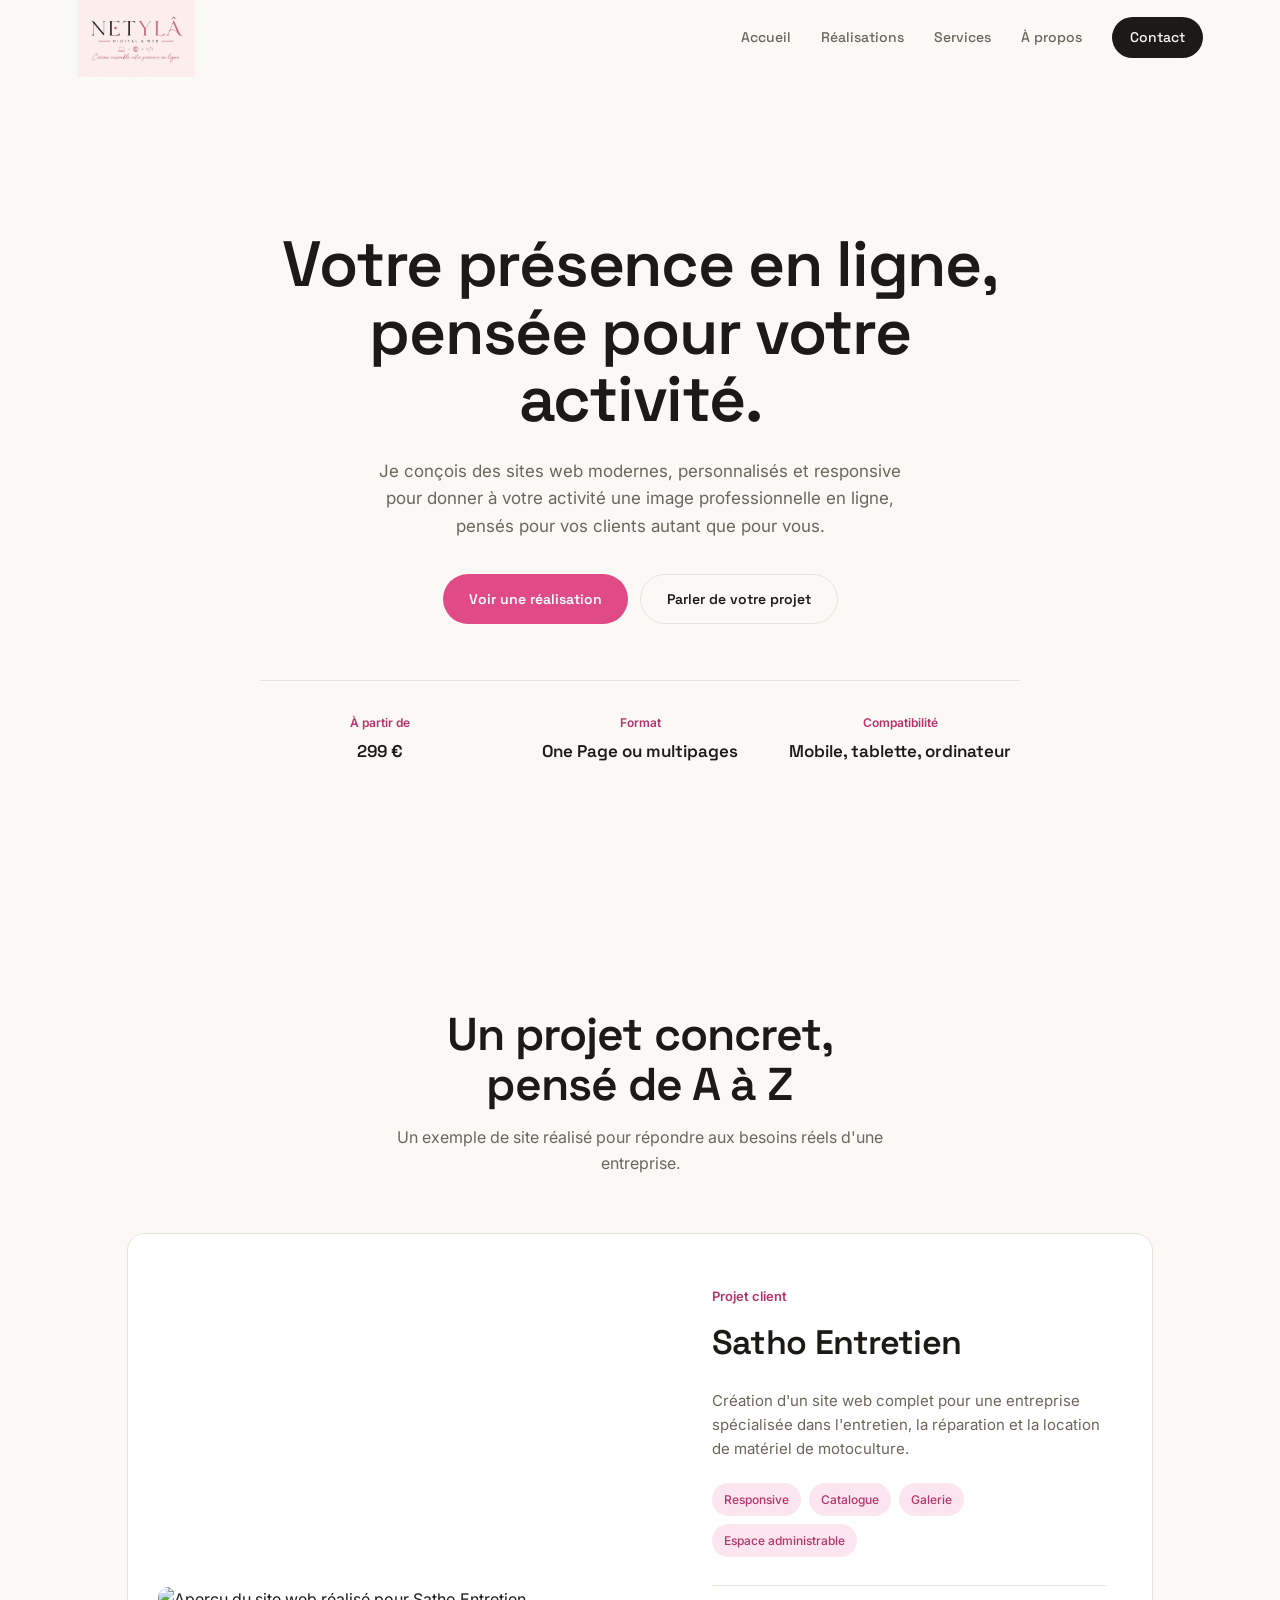
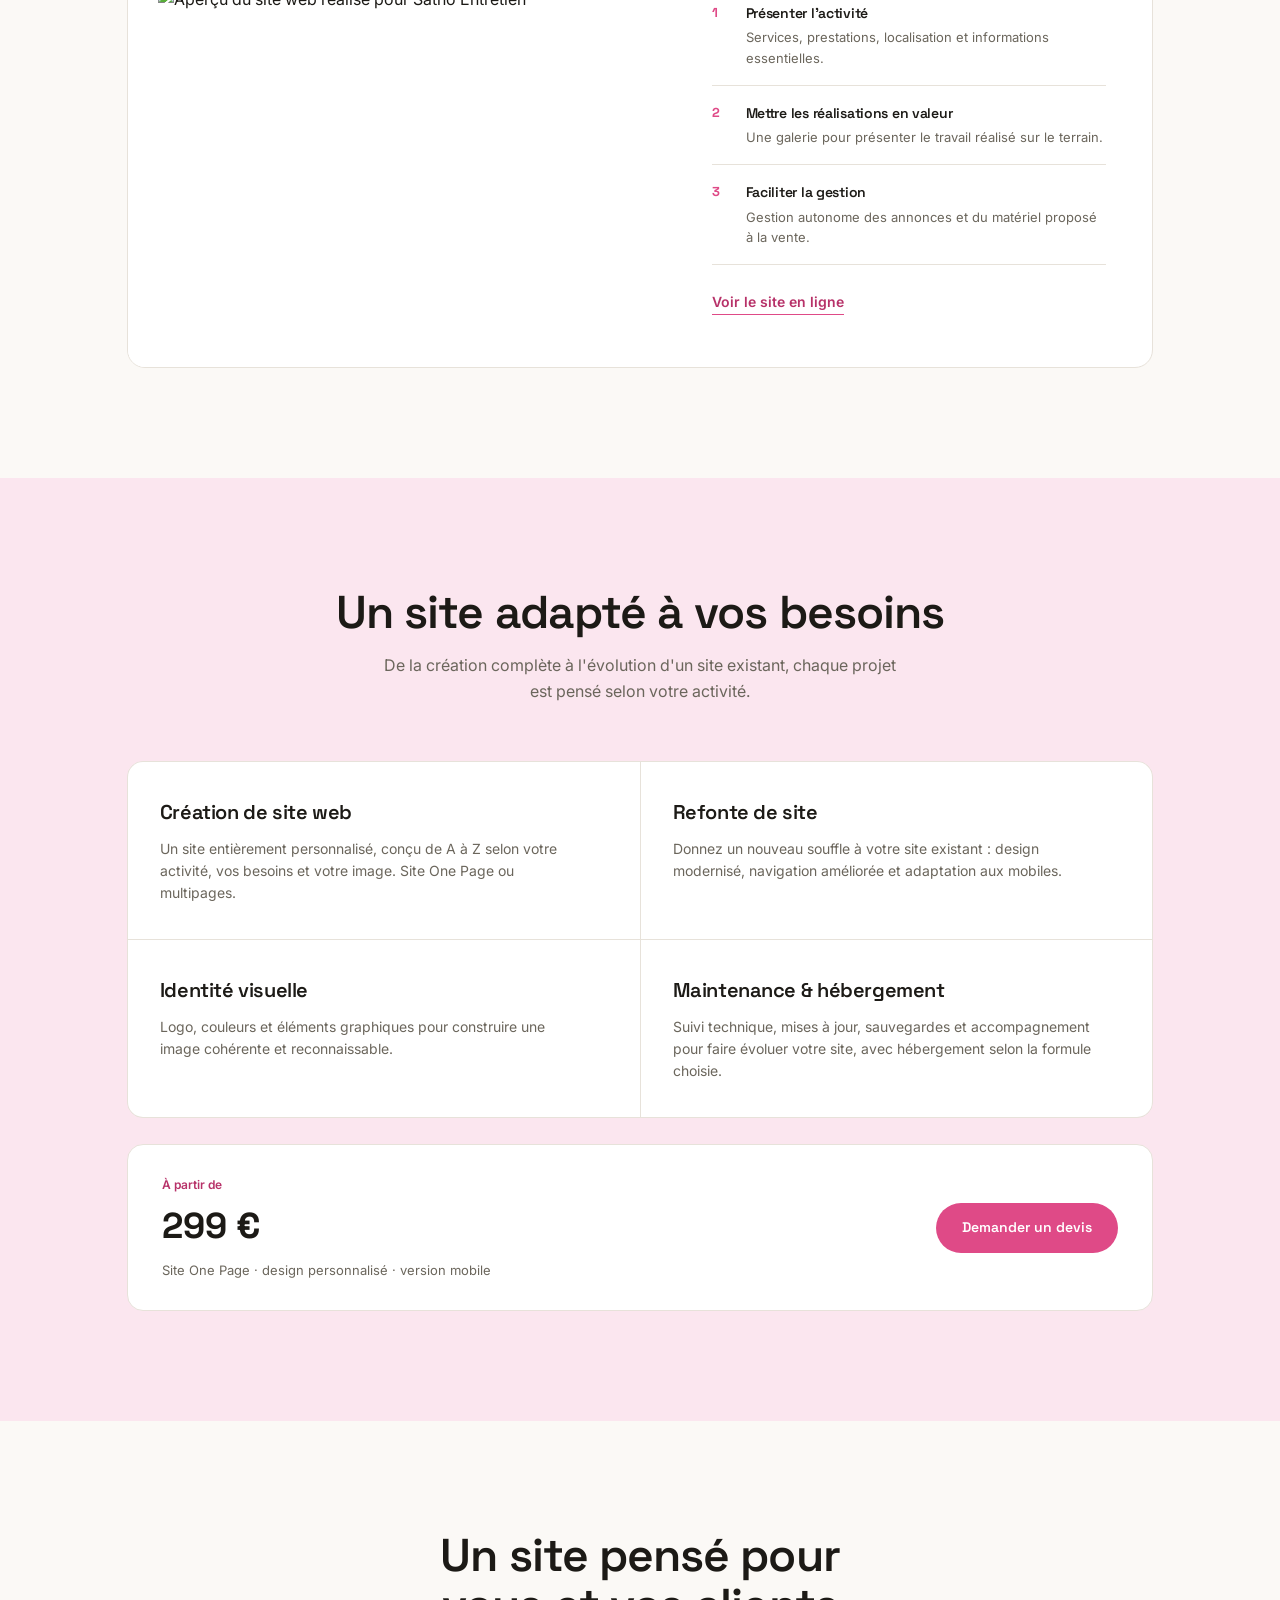
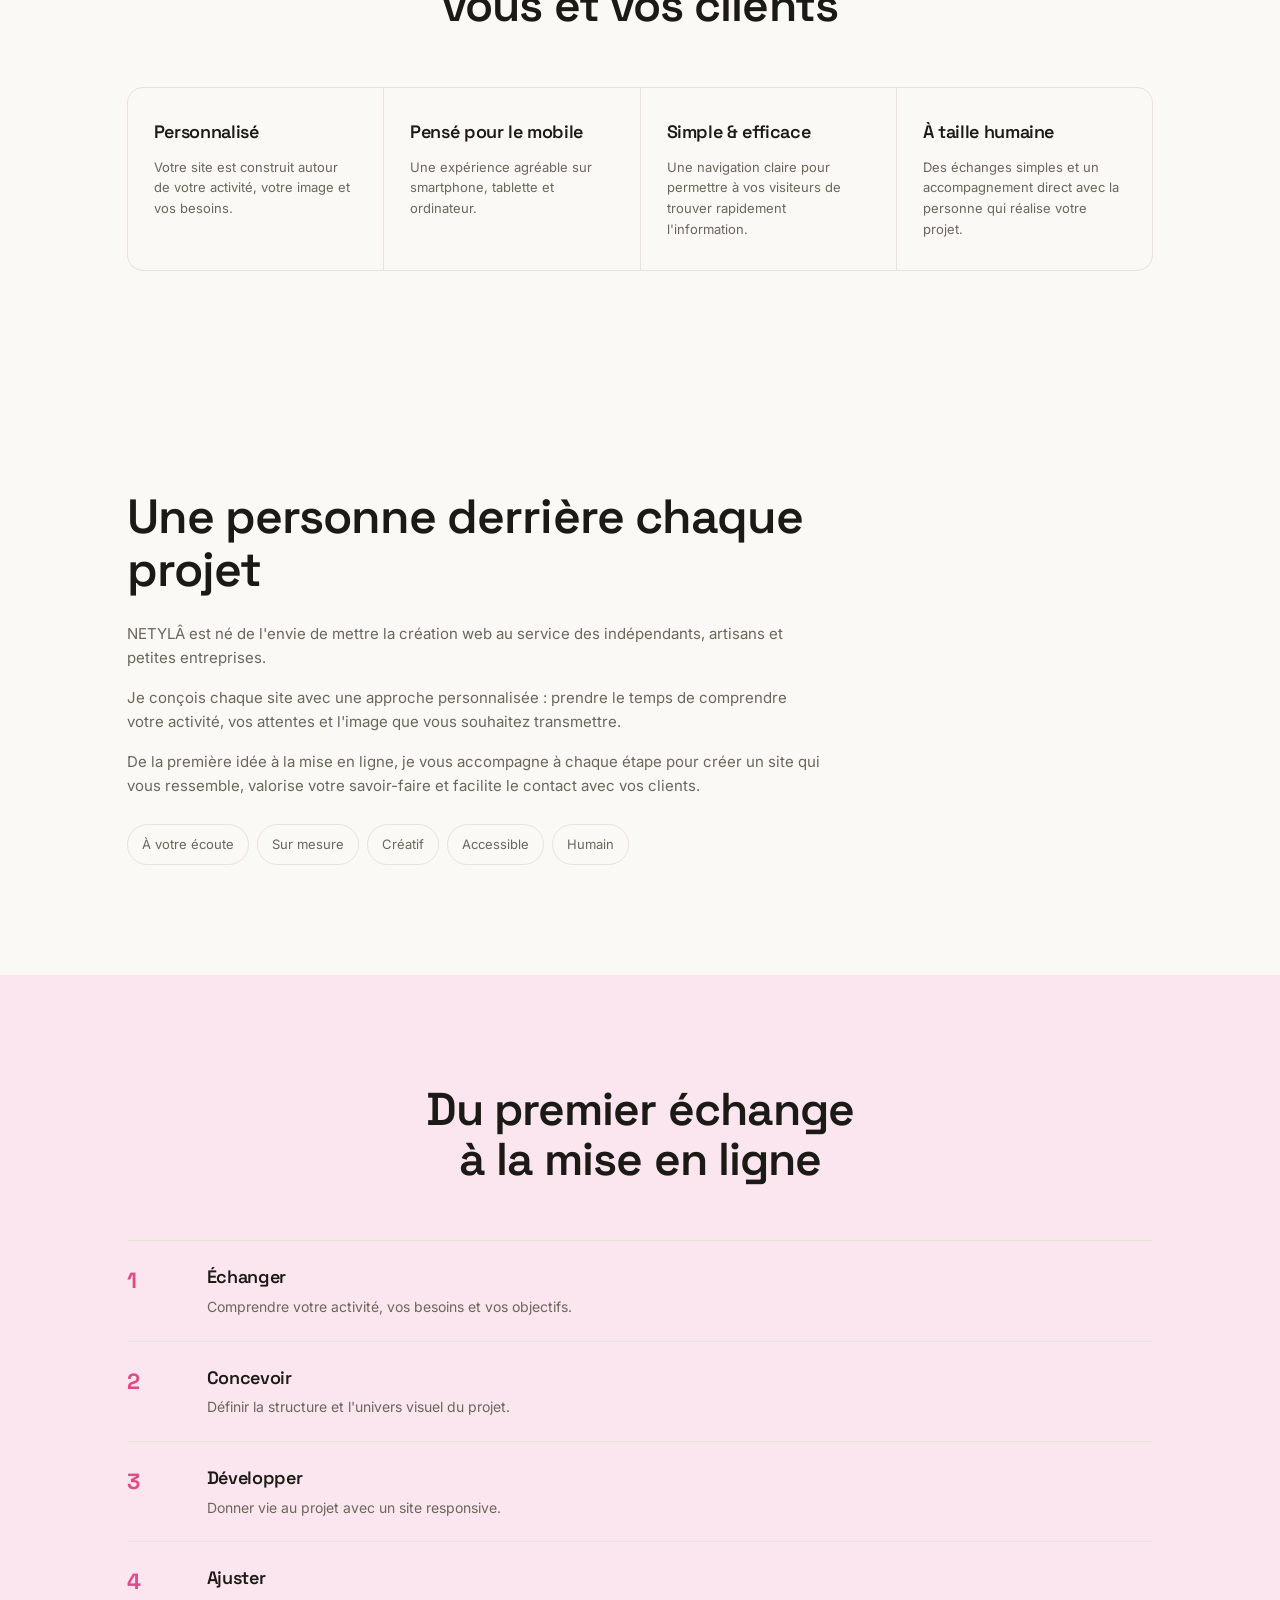
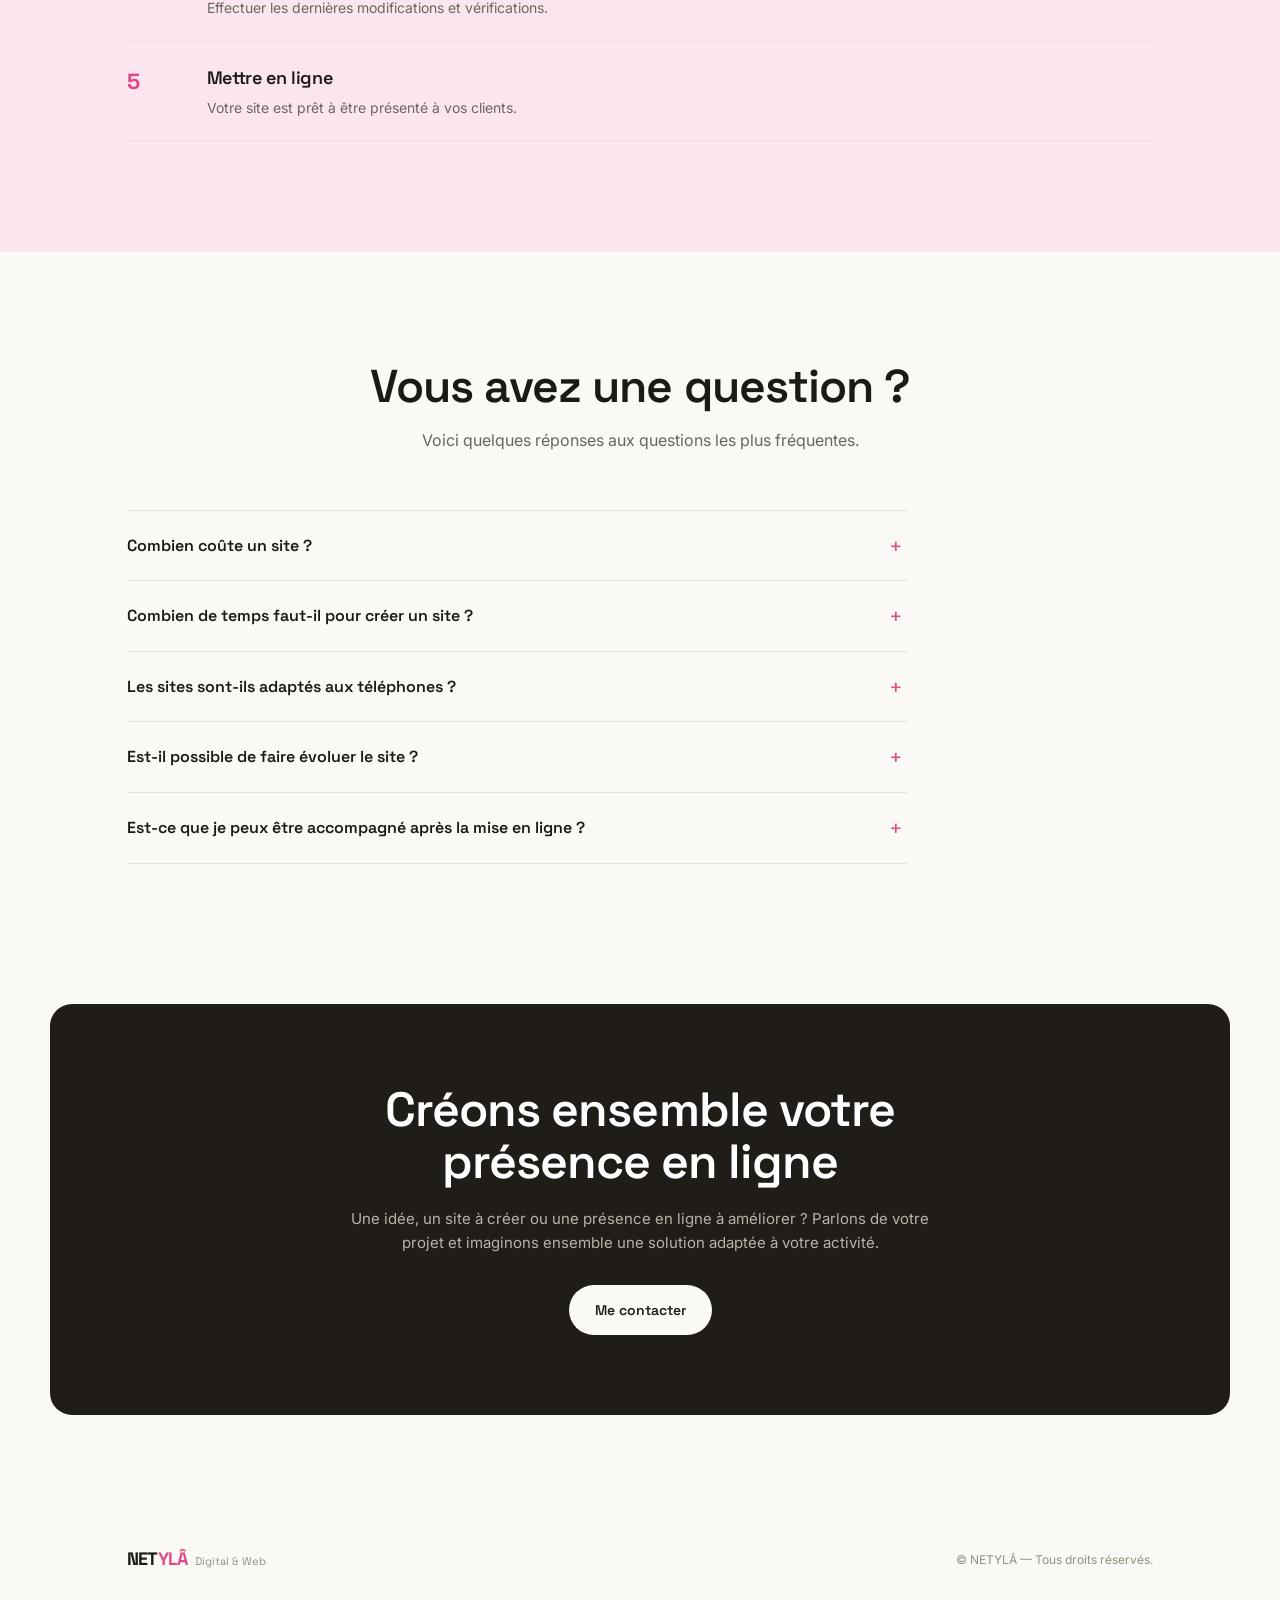
==== commit 739070fc: "Update index.html" ====
--- a/index.html
+++ b/index.html
@@ -4,14 +4,24 @@
   <meta charset="UTF-8">
   <meta name="viewport" content="width=device-width, initial-scale=1.0">
 
-  <title>NETYLÂ — Création de sites web | Digital & Web</title>
-
-  <meta name="description" content="NETYLÂ accompagne les indépendants, artisans et petites entreprises dans la création de sites web modernes, personnalisés et adaptés à tous les écrans.">
-
-  <meta name="theme-color" content="#ffffff">
+  <title>Création de sites web sur mesure | NETYLÂ</title>
+
+  <meta name="description" content="NETYLÂ crée des sites web modernes et personnalisés pour indépendants, artisans et petites entreprises. Création dès 299 € en France.">
+
+  <meta name="robots" content="index, follow">
+
+  <meta property="og:type" content="website">
+  <meta property="og:title" content="NETYLÂ — Création de sites web sur mesure">
+  <meta property="og:description" content="Un site web professionnel, personnalisé et adapté à votre activité.">
+  <meta property="og:url" content="https://netyla.github.io/netyla-portfolio/">
+  <meta property="og:image" content="https://netyla.github.io/netyla-portfolio/logo.jpg">
+  <meta property="og:locale" content="fr_FR">
+
+  <link rel="canonical" href="https://netyla.github.io/netyla-portfolio/">
 
   <link rel="preconnect" href="https://fonts.googleapis.com">
   <link rel="preconnect" href="https://fonts.gstatic.com" crossorigin>
+
   <link href="https://fonts.googleapis.com/css2?family=Space+Grotesk:wght@500;600;700&family=Inter:wght@400;500;600&display=swap" rel="stylesheet">
 
   <link rel="stylesheet" href="style.css">
@@ -119,7 +129,7 @@
 
         <div class="project-image">
           <img
-            src="satho-preview.png"
+            src="<img src="satho-preview-q86.webp""
             alt="Aperçu du site web réalisé pour Satho Entretien"
             loading="lazy"
           >
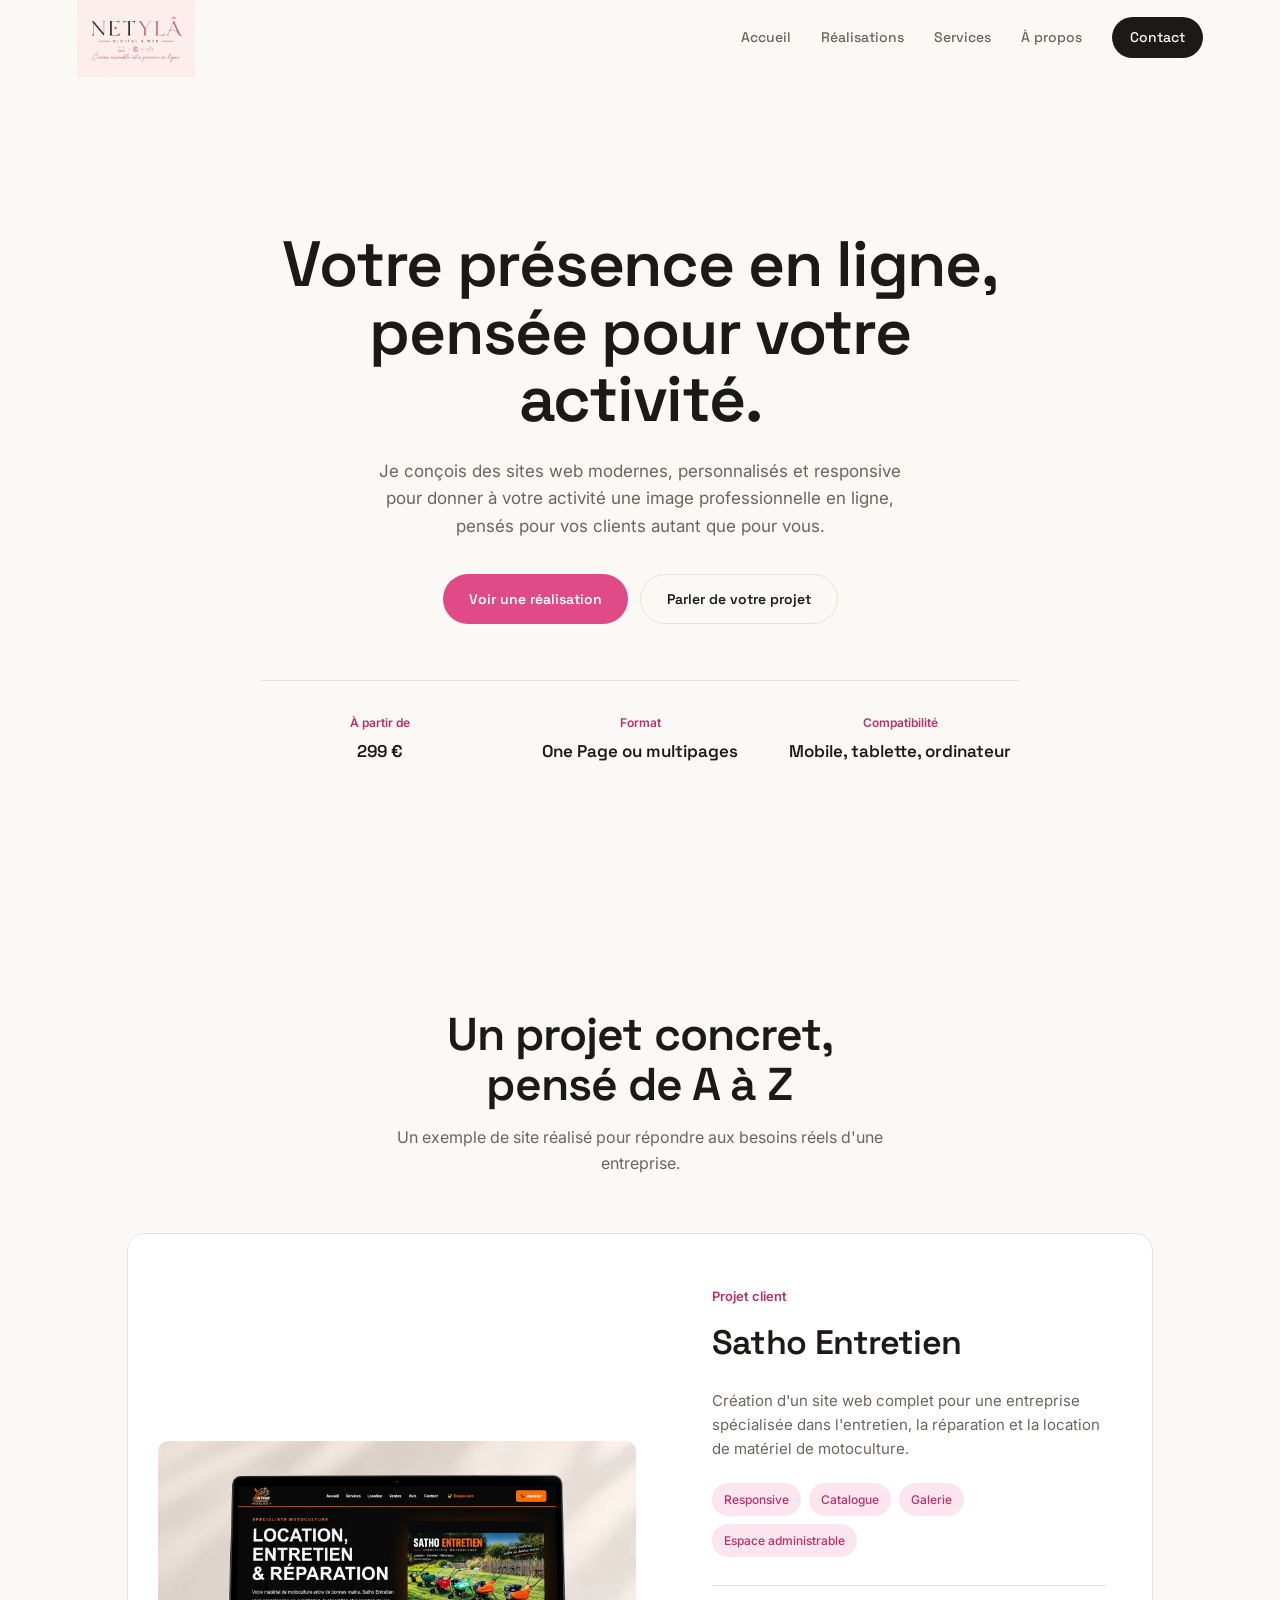
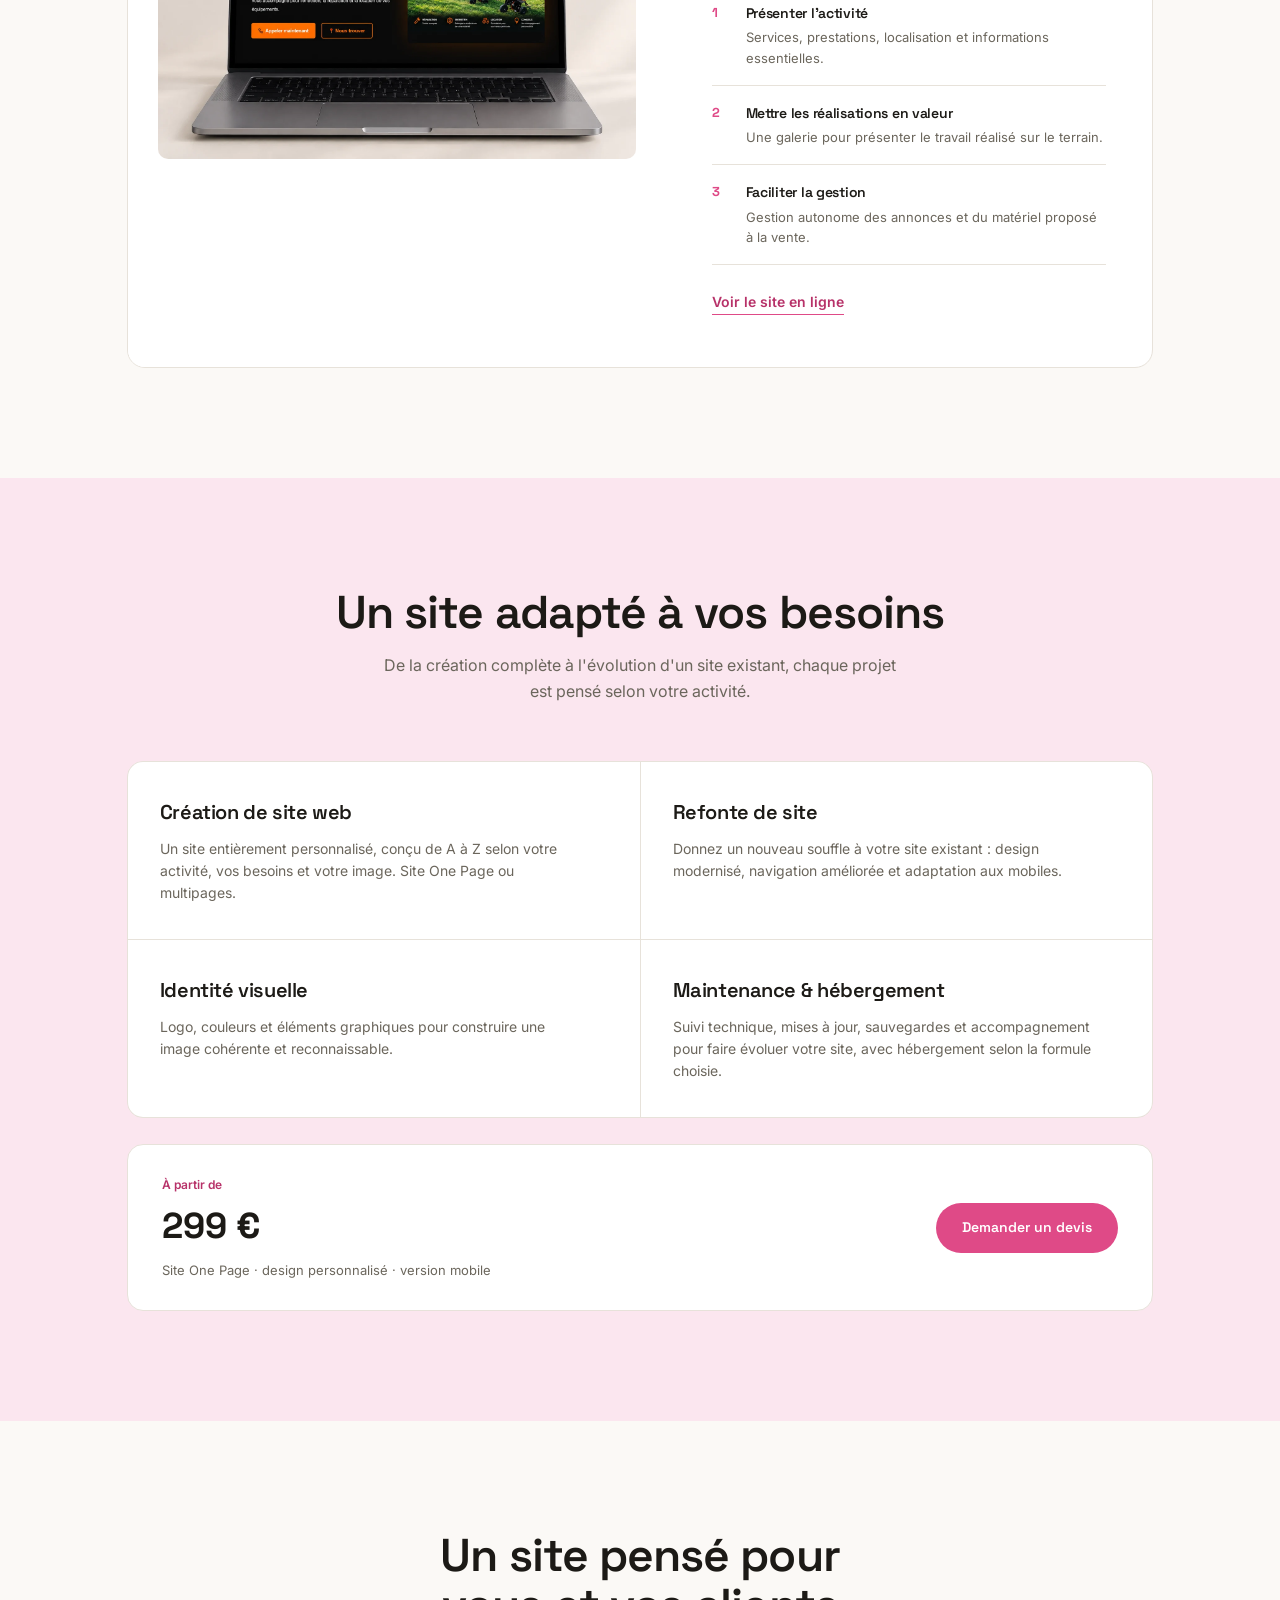
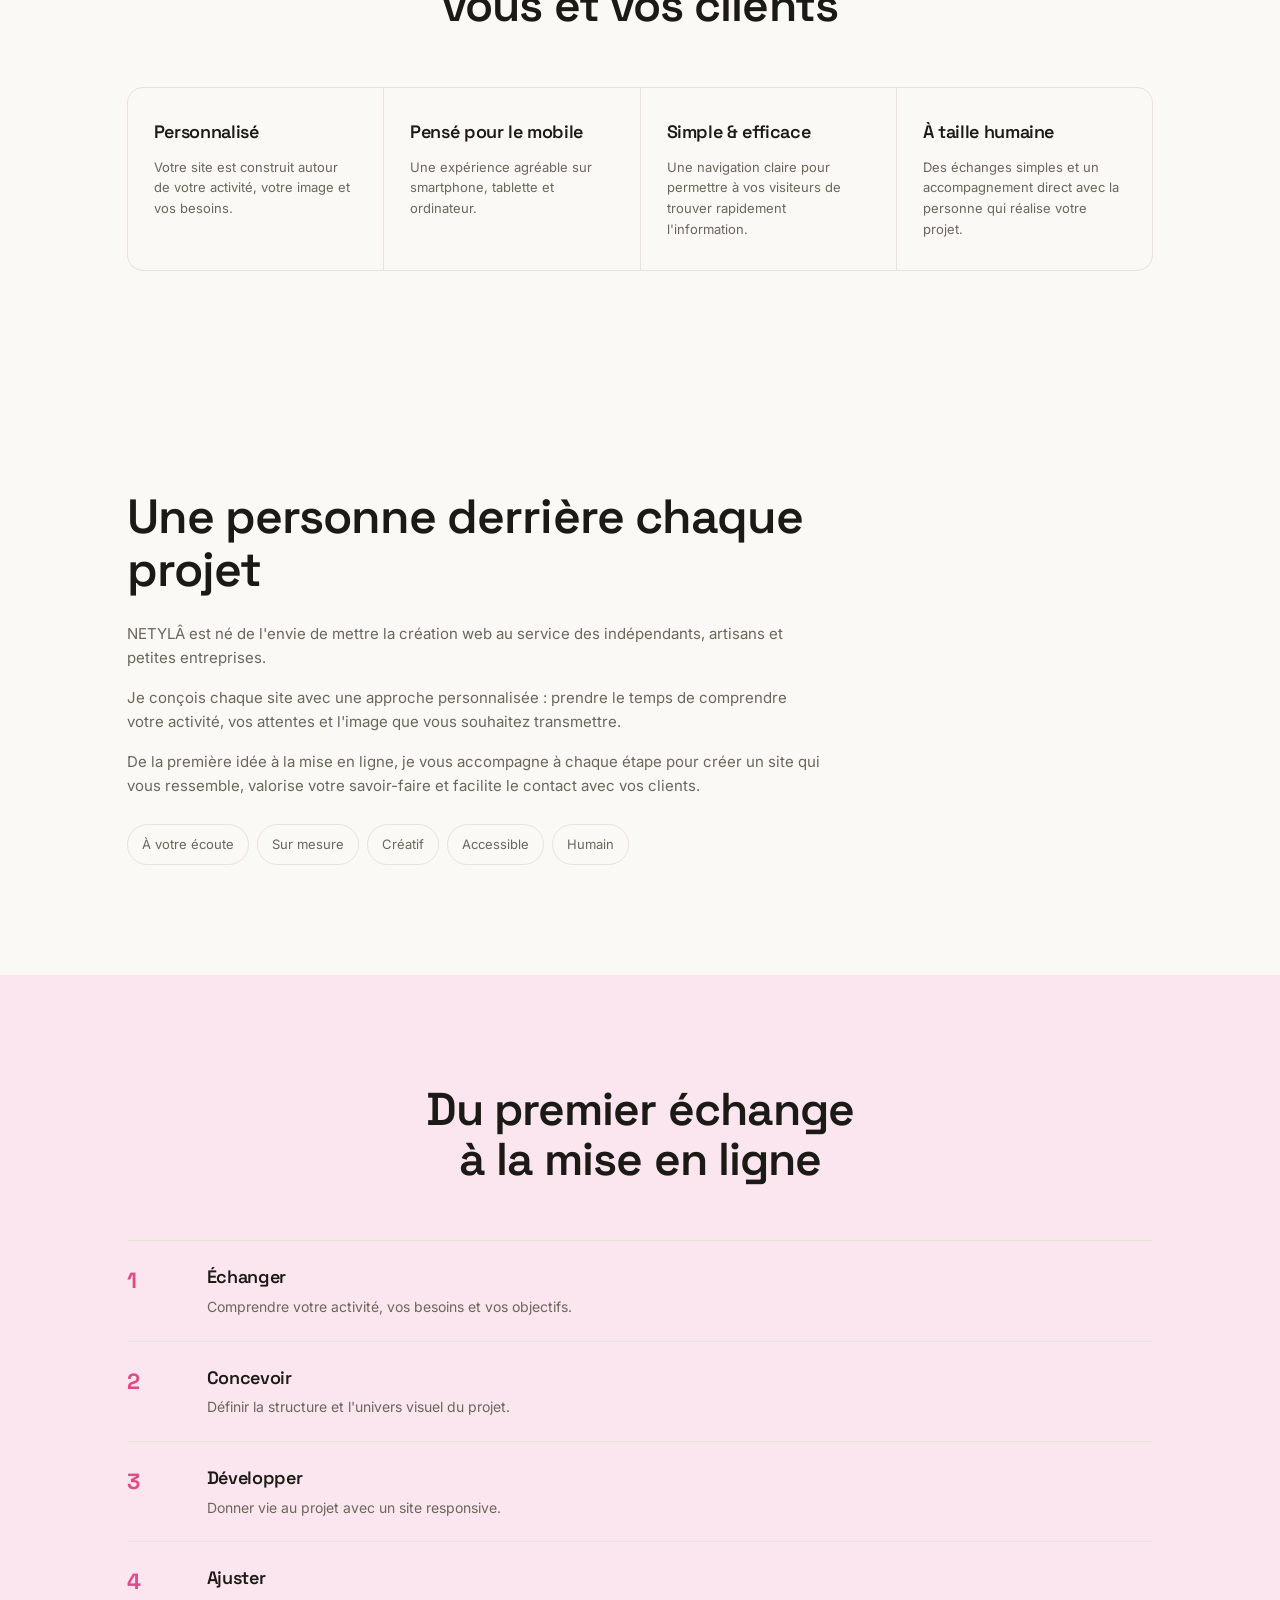
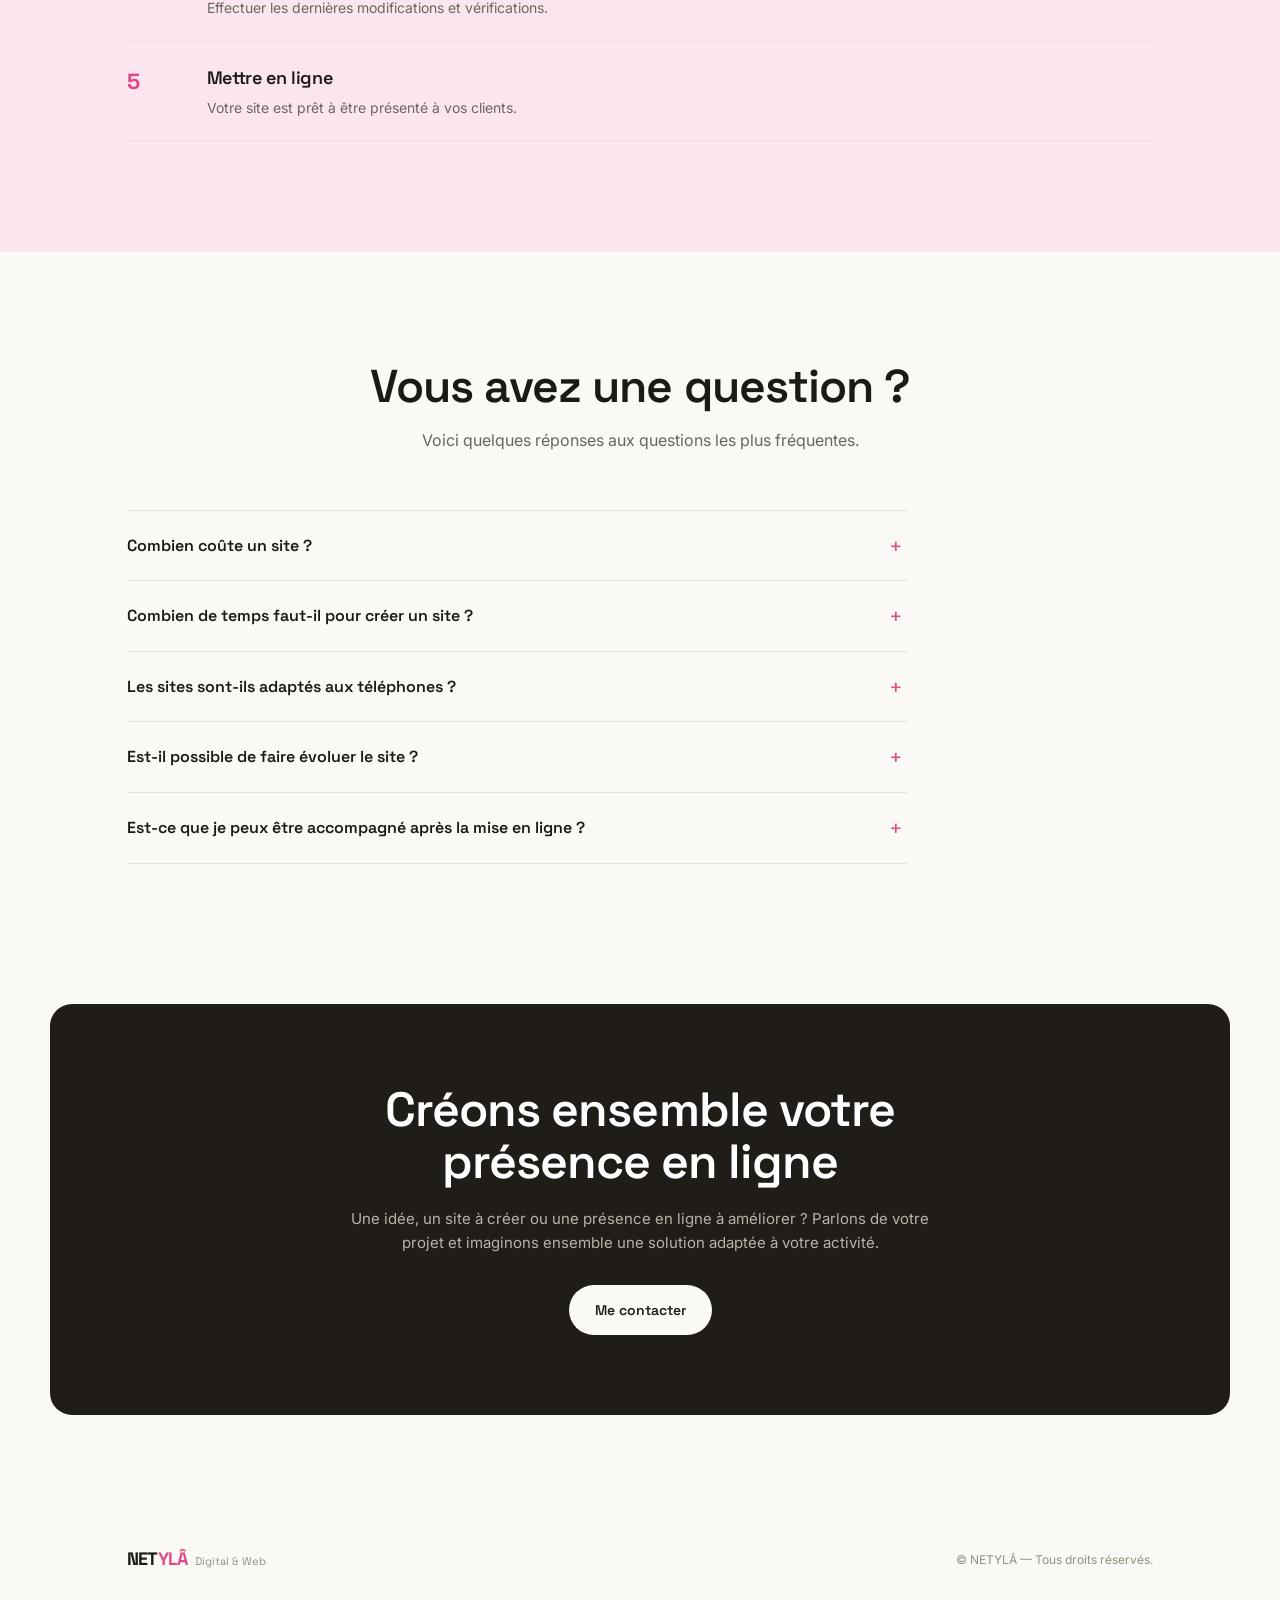
==== commit 900496ff: "Update index.html" ====
--- a/index.html
+++ b/index.html
@@ -129,7 +129,7 @@
 
         <div class="project-image">
           <img
-            src="<img src="satho-preview-q86.webp""
+            src="satho-preview-q86.webp"
             alt="Aperçu du site web réalisé pour Satho Entretien"
             loading="lazy"
           >
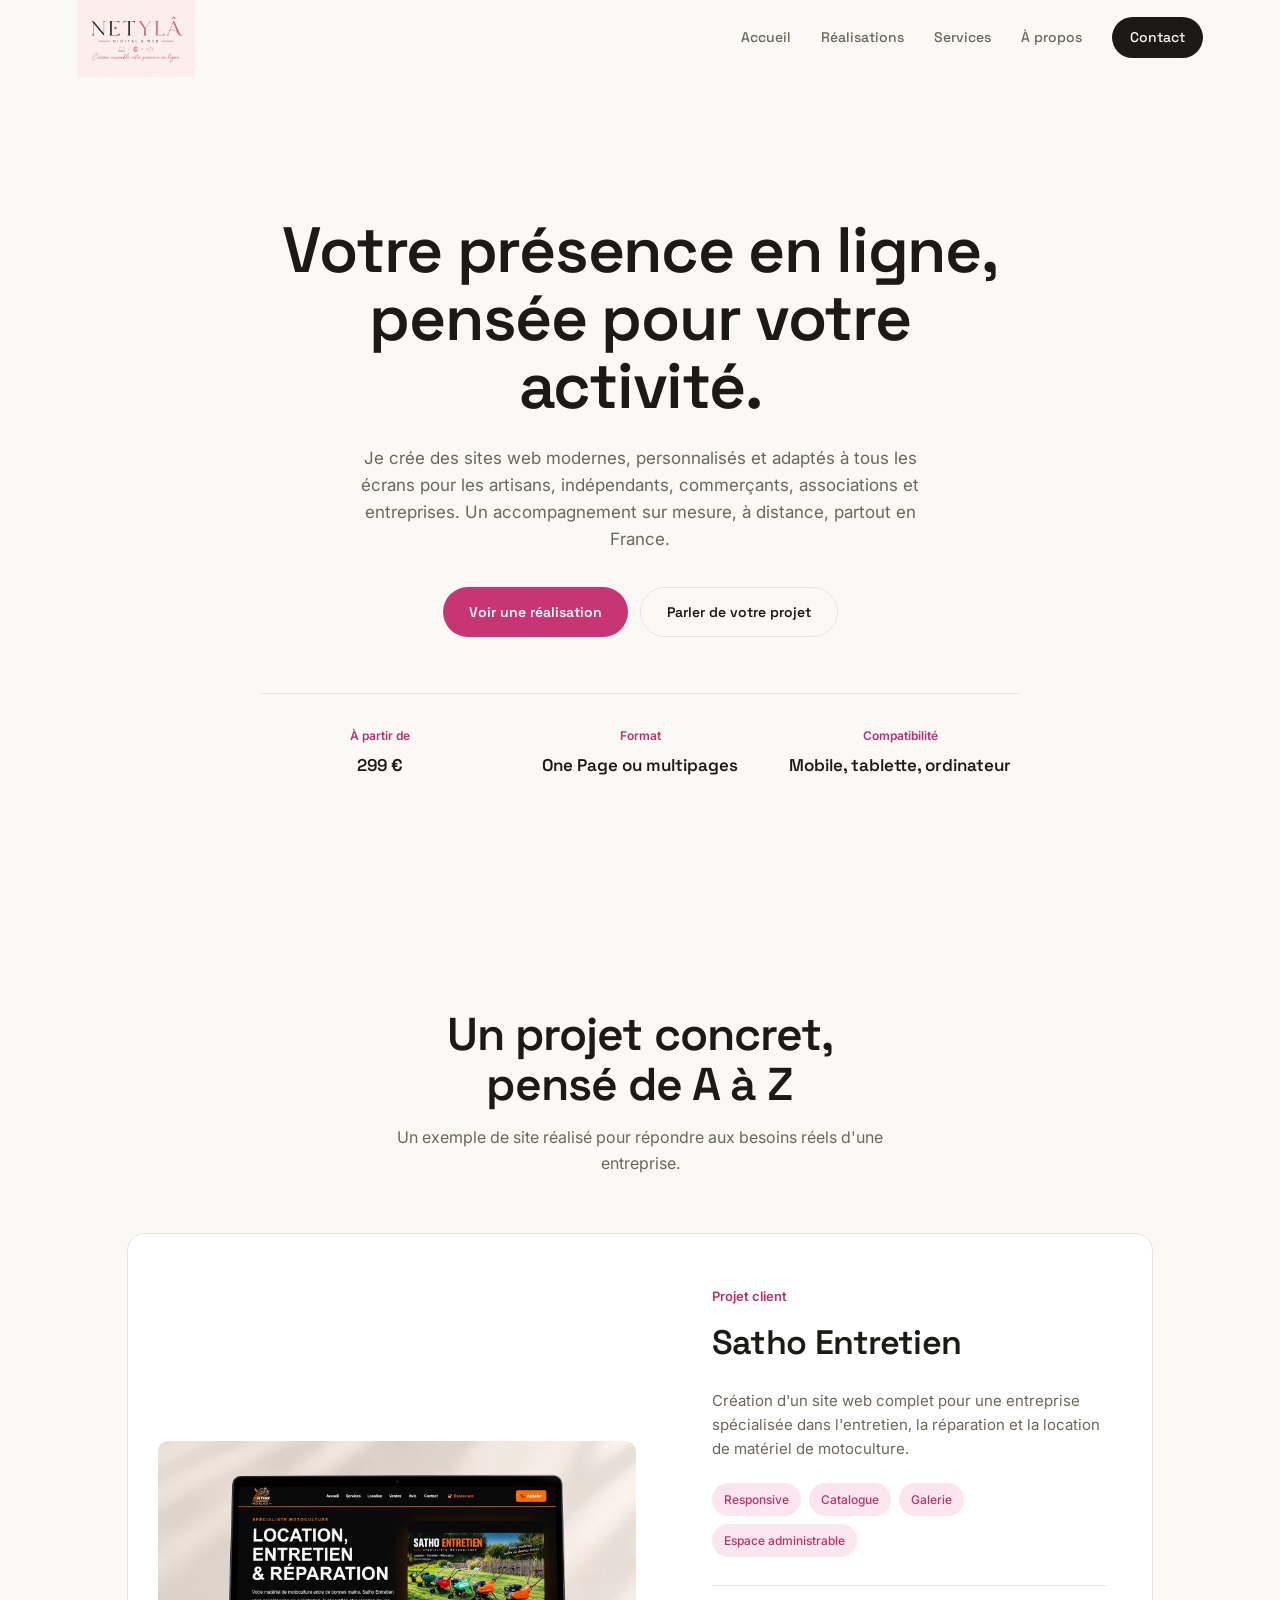
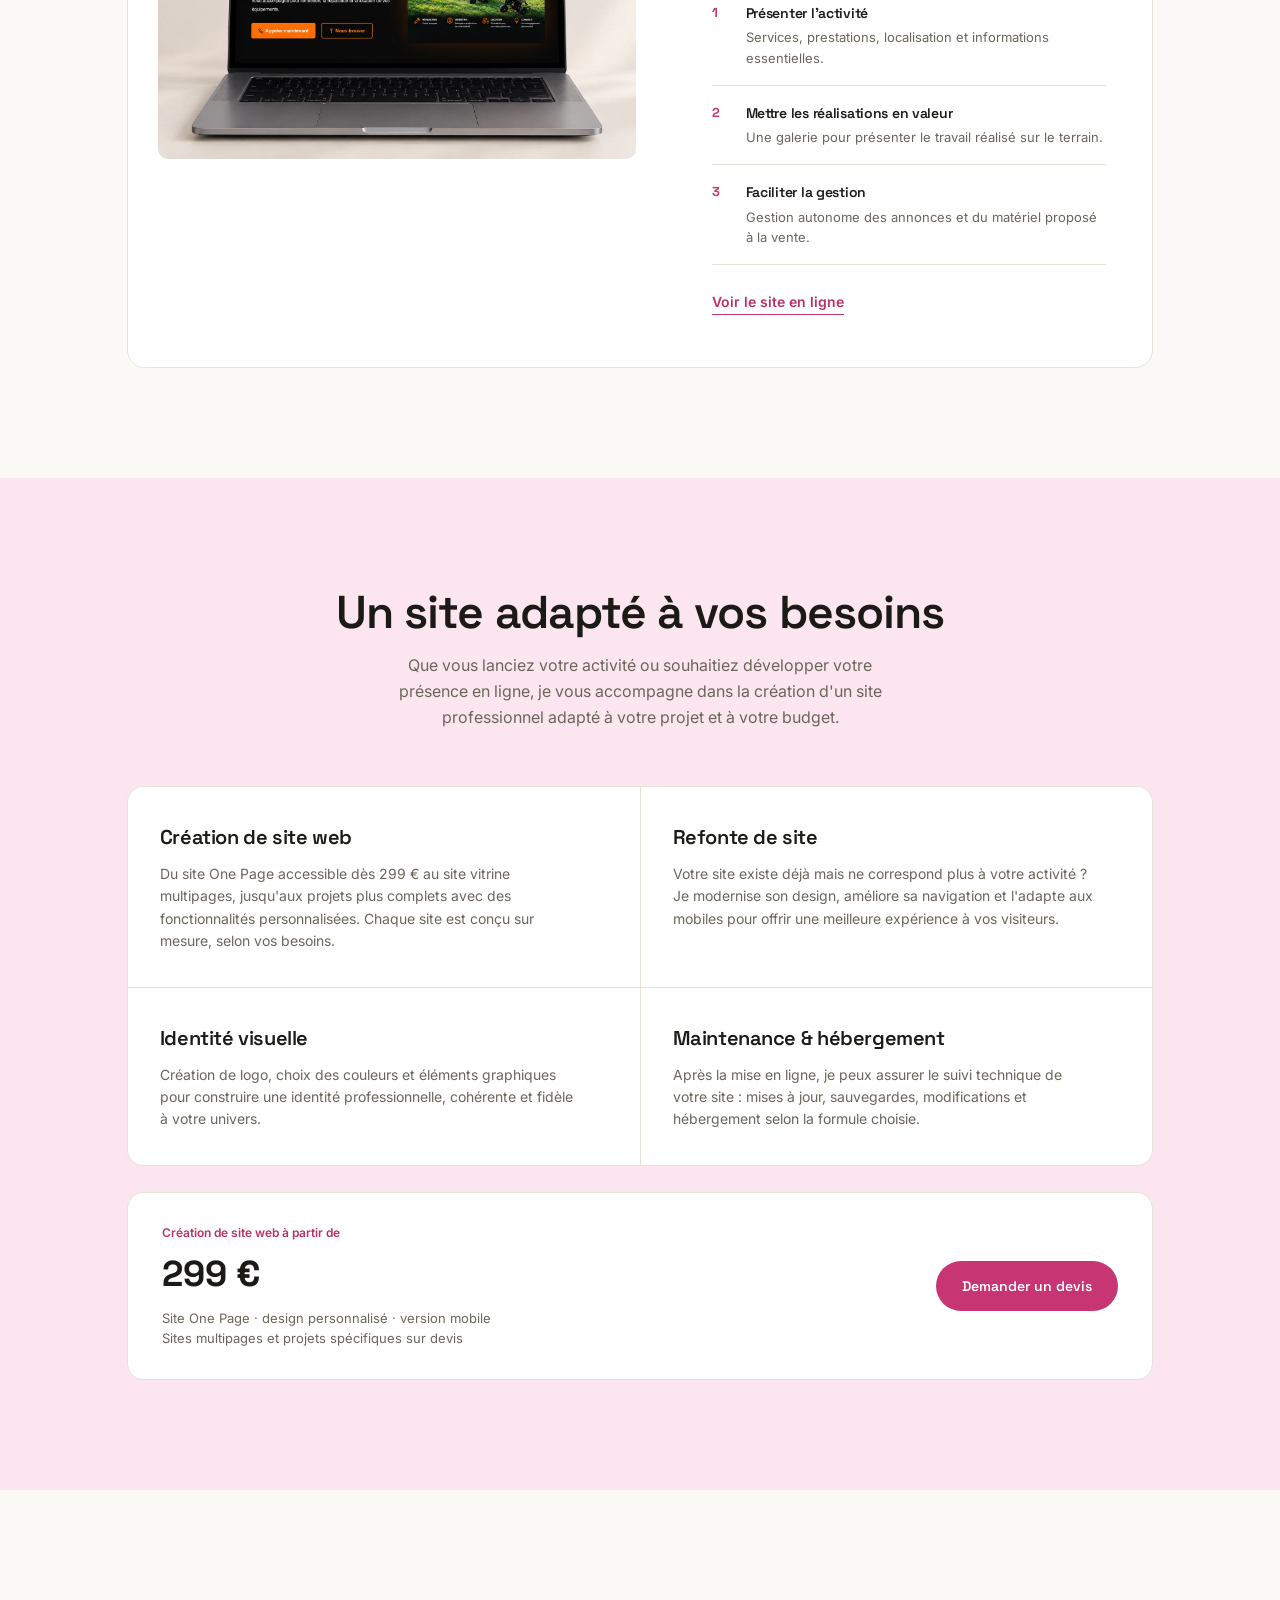
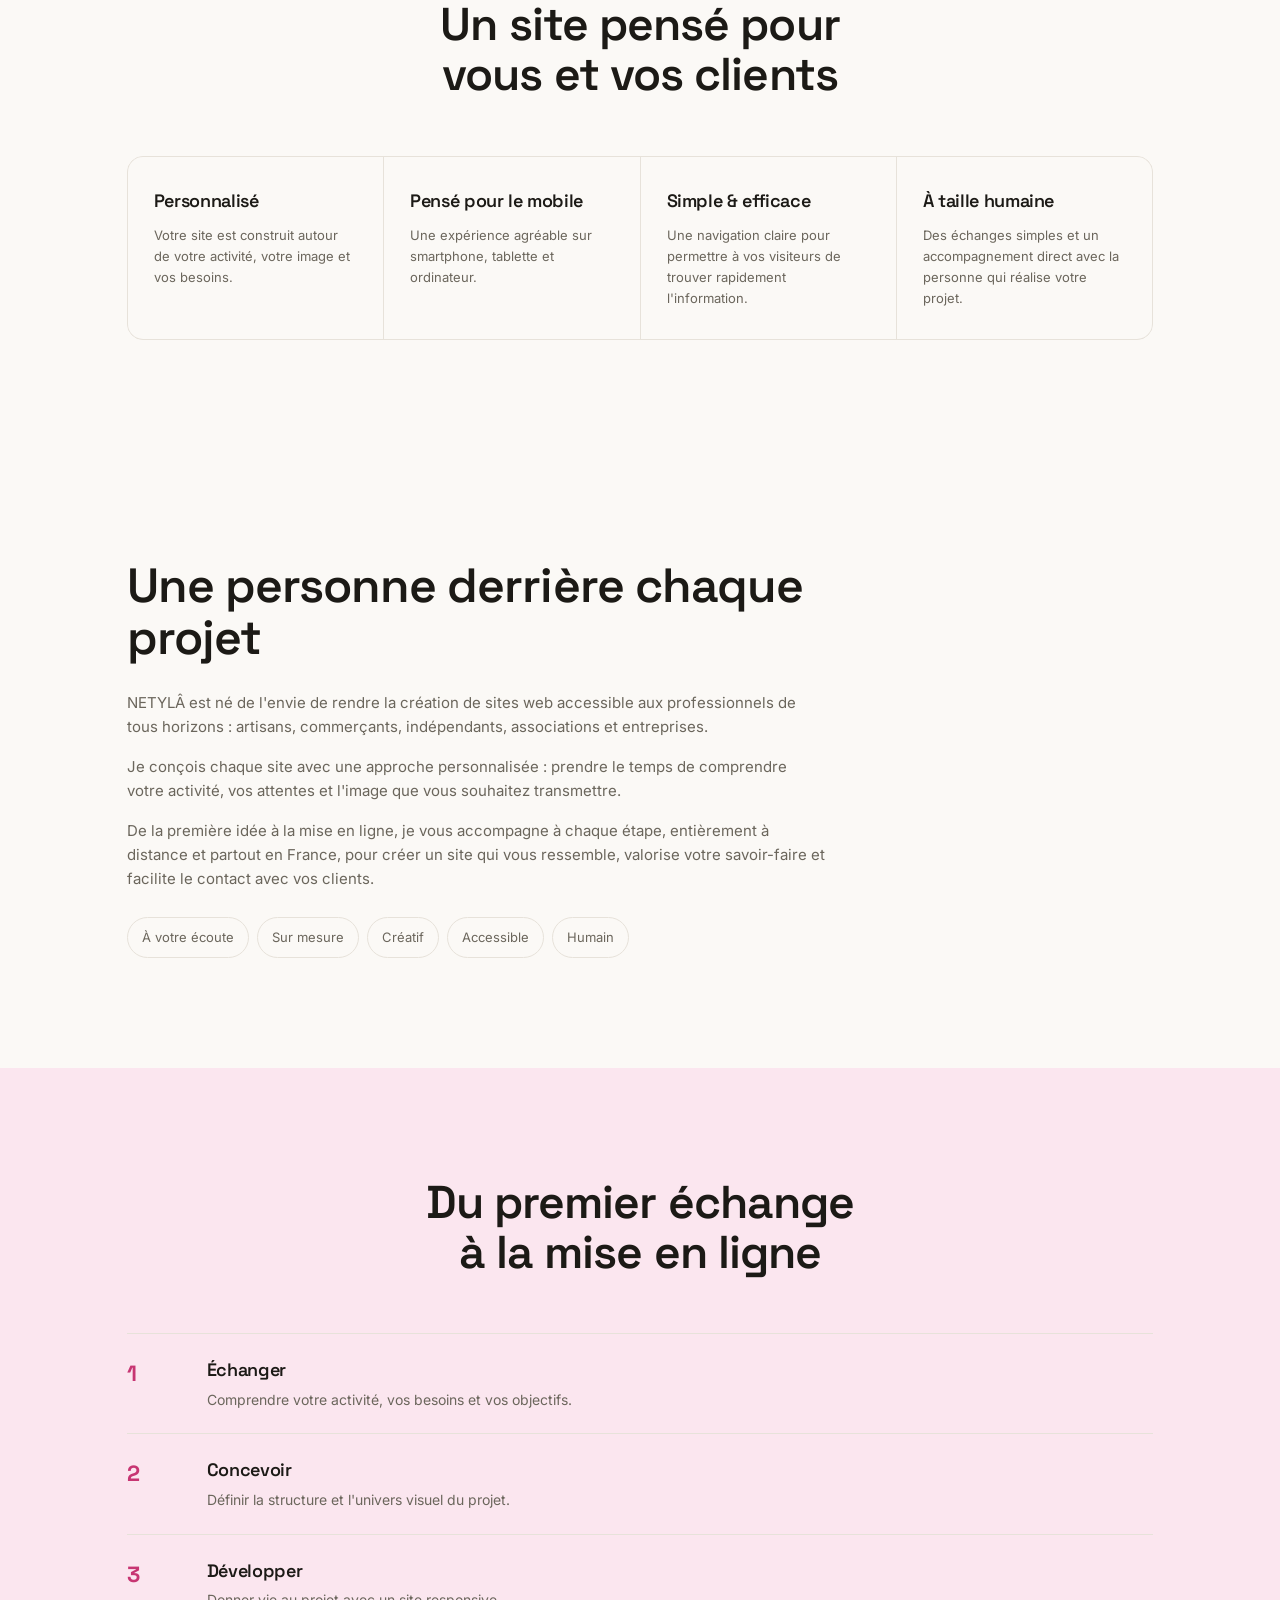
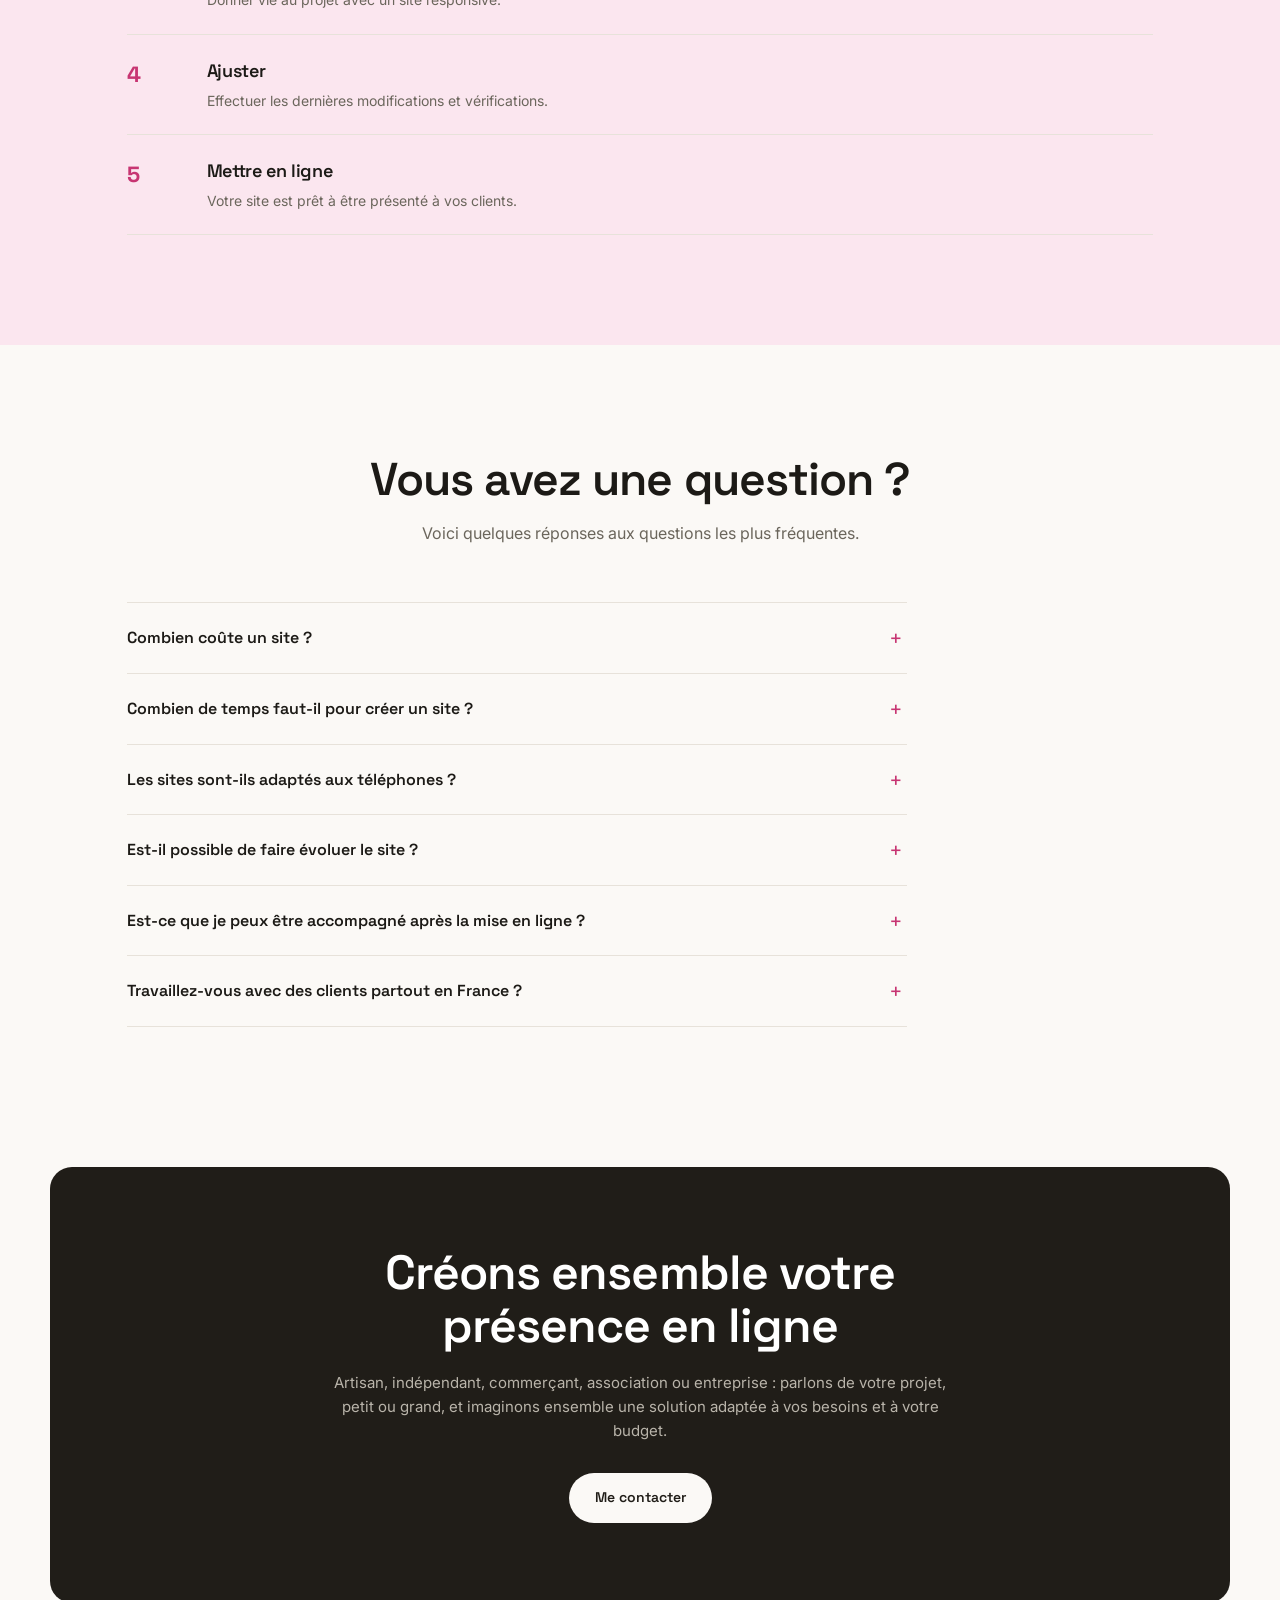
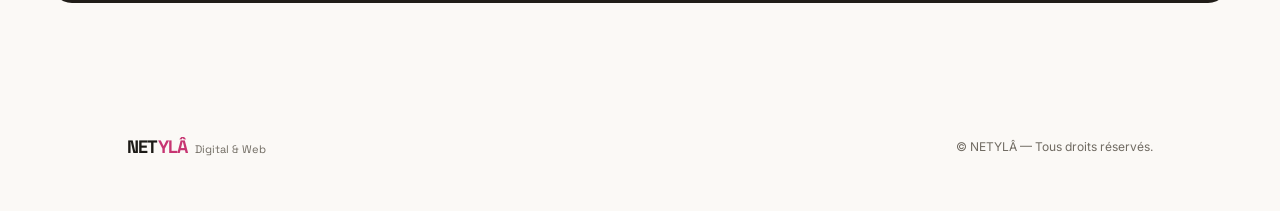
==== commit 290638f2: "Update index.html" ====
--- a/index.html
+++ b/index.html
@@ -1,3 +1,4 @@
+
 <!DOCTYPE html>
 <html lang="fr">
 <head>
@@ -6,13 +7,13 @@
 
   <title>Création de sites web sur mesure | NETYLÂ</title>
 
-  <meta name="description" content="NETYLÂ crée des sites web modernes et personnalisés pour indépendants, artisans et petites entreprises. Création dès 299 € en France.">
+  <meta name="description" content="NETYLÂ crée des sites web sur mesure pour artisans, indépendants, commerçants, associations et entreprises. Site One Page dès 299 €, partout en France.">
 
   <meta name="robots" content="index, follow">
 
   <meta property="og:type" content="website">
   <meta property="og:title" content="NETYLÂ — Création de sites web sur mesure">
-  <meta property="og:description" content="Un site web professionnel, personnalisé et adapté à votre activité.">
+  <meta property="og:description" content="Des sites web professionnels et personnalisés, dès 299 €. Accompagnement à distance partout en France.">
   <meta property="og:url" content="https://netyla.github.io/netyla-portfolio/">
   <meta property="og:image" content="https://netyla.github.io/netyla-portfolio/logo.jpg">
   <meta property="og:locale" content="fr_FR">
@@ -76,9 +77,10 @@
         </h1>
 
         <p class="hero-text">
-          Je conçois des sites web modernes, personnalisés et responsive
-          pour donner à votre activité une image professionnelle en ligne,
-          pensés pour vos clients autant que pour vous.
+          Je crée des sites web modernes, personnalisés et adaptés
+          à tous les écrans pour les artisans, indépendants,
+          commerçants, associations et entreprises.
+          Un accompagnement sur mesure, à distance, partout en France.
         </p>
 
         <div class="hero-buttons">
@@ -132,6 +134,8 @@
             src="satho-preview-q86.webp"
             alt="Aperçu du site web réalisé pour Satho Entretien"
             loading="lazy"
+            width="1536"
+            height="1024"
           >
         </div>
 
@@ -200,8 +204,9 @@
         <h2>Un site adapté à vos besoins</h2>
 
         <p>
-          De la création complète à l'évolution d'un site existant,
-          chaque projet est pensé selon votre activité.
+          Que vous lanciez votre activité ou souhaitiez développer
+          votre présence en ligne, je vous accompagne dans la création
+          d'un site professionnel adapté à votre projet et à votre budget.
         </p>
       </div>
 
@@ -210,33 +215,37 @@
         <li class="service-card">
           <h3>Création de site web</h3>
           <p>
-            Un site entièrement personnalisé, conçu de A à Z selon votre
-            activité, vos besoins et votre image. Site One Page ou multipages.
+            Du site One Page accessible dès 299 € au site vitrine
+            multipages, jusqu'aux projets plus complets avec
+            des fonctionnalités personnalisées.
+            Chaque site est conçu sur mesure, selon vos besoins.
           </p>
         </li>
 
         <li class="service-card">
           <h3>Refonte de site</h3>
           <p>
-            Donnez un nouveau souffle à votre site existant : design modernisé,
-            navigation améliorée et adaptation aux mobiles.
+            Votre site existe déjà mais ne correspond plus à votre activité ?
+            Je modernise son design, améliore sa navigation et l'adapte
+            aux mobiles pour offrir une meilleure expérience à vos visiteurs.
           </p>
         </li>
 
         <li class="service-card">
           <h3>Identité visuelle</h3>
           <p>
-            Logo, couleurs et éléments graphiques pour construire
-            une image cohérente et reconnaissable.
+            Création de logo, choix des couleurs et éléments graphiques
+            pour construire une identité professionnelle, cohérente
+            et fidèle à votre univers.
           </p>
         </li>
 
         <li class="service-card">
           <h3>Maintenance & hébergement</h3>
           <p>
-            Suivi technique, mises à jour, sauvegardes et accompagnement
-            pour faire évoluer votre site, avec hébergement selon
-            la formule choisie.
+            Après la mise en ligne, je peux assurer le suivi technique
+            de votre site : mises à jour, sauvegardes, modifications
+            et hébergement selon la formule choisie.
           </p>
         </li>
 
@@ -245,11 +254,13 @@
       <div class="price-box">
 
         <div>
-          <p class="price-label">À partir de</p>
+          <p class="price-label">Création de site web à partir de</p>
           <strong>299&nbsp;€</strong>
 
           <p class="price-detail">
             Site One Page · design personnalisé · version mobile
+            <br>
+            Sites multipages et projets spécifiques sur devis
           </p>
         </div>
 
@@ -313,8 +324,10 @@
         <h2>Une personne derrière chaque projet</h2>
 
         <p>
-          NETYLÂ est né de l'envie de mettre la création web
-          au service des indépendants, artisans et petites entreprises.
+          NETYLÂ est né de l'envie de rendre la création de sites web
+          accessible aux professionnels de tous horizons :
+          artisans, commerçants, indépendants, associations
+          et entreprises.
         </p>
 
         <p>
@@ -325,8 +338,9 @@
 
         <p>
           De la première idée à la mise en ligne, je vous accompagne
-          à chaque étape pour créer un site qui vous ressemble,
-          valorise votre savoir-faire et facilite le contact avec vos clients.
+          à chaque étape, entièrement à distance et partout en France,
+          pour créer un site qui vous ressemble, valorise votre
+          savoir-faire et facilite le contact avec vos clients.
         </p>
 
         <ul class="about-values">
@@ -418,9 +432,9 @@
         <details>
           <summary>Combien coûte un site ?</summary>
           <p>
-            Les projets commencent à partir de 299 € pour une création
-            One Page. Le tarif final dépend du contenu et des fonctionnalités
-            souhaitées.
+            Les créations commencent à partir de 299 € pour un site One Page.
+            Un site vitrine multipages ou un projet avec des fonctionnalités
+            spécifiques fait l'objet d'un devis personnalisé.
           </p>
         </details>
 
@@ -457,6 +471,15 @@
           </p>
         </details>
 
+        <details>
+          <summary>Travaillez-vous avec des clients partout en France ?</summary>
+          <p>
+            Oui. NETYLÂ accompagne les professionnels à distance,
+            partout en France. Les échanges et le suivi du projet
+            peuvent se faire sans déplacement.
+          </p>
+        </details>
+
       </div>
     </section>
 
@@ -468,9 +491,9 @@
         <h2>Créons ensemble votre présence en ligne</h2>
 
         <p>
-          Une idée, un site à créer ou une présence en ligne à améliorer ?
-          Parlons de votre projet et imaginons ensemble une solution adaptée
-          à votre activité.
+          Artisan, indépendant, commerçant, association ou entreprise :
+          parlons de votre projet, petit ou grand, et imaginons
+          ensemble une solution adaptée à vos besoins et à votre budget.
         </p>
 
         <a
--- a/style.css
+++ b/style.css
@@ -1,3 +1,4 @@
+
 /* ==================================================
    NETYLÂ — DIGITAL & WEB
    ================================================== */
@@ -5,10 +6,10 @@
 :root {
   --ink: #1c1a16;
   --stone: #6b665c;
-  --stone-light: #948f83;
+  --stone-light: #706b62;
   --paper: #fbf9f6;
   --line: #e7e2da;
-  --rose: #df4a87;
+  --rose: #c73572;
   --rose-deep: #b73269;
   --rose-soft: #fbe6ef;
   --charcoal: #201d18;
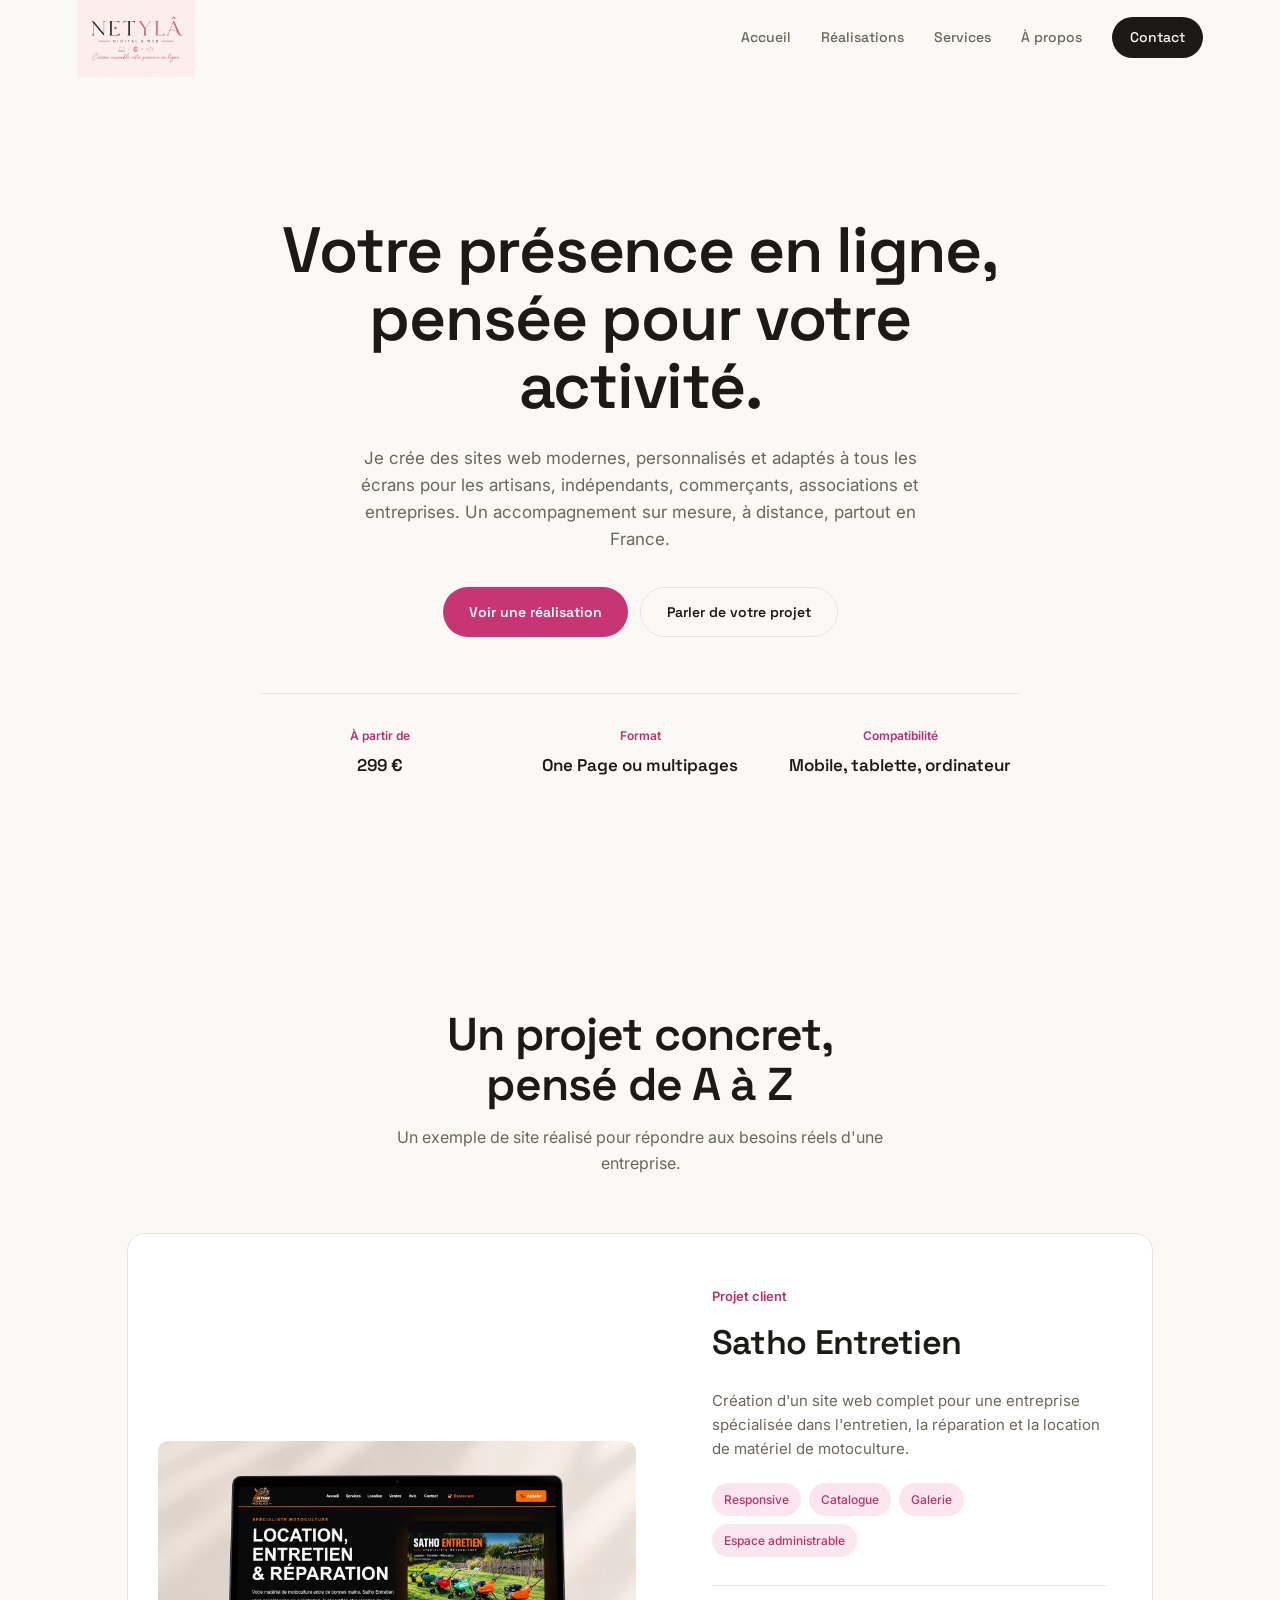
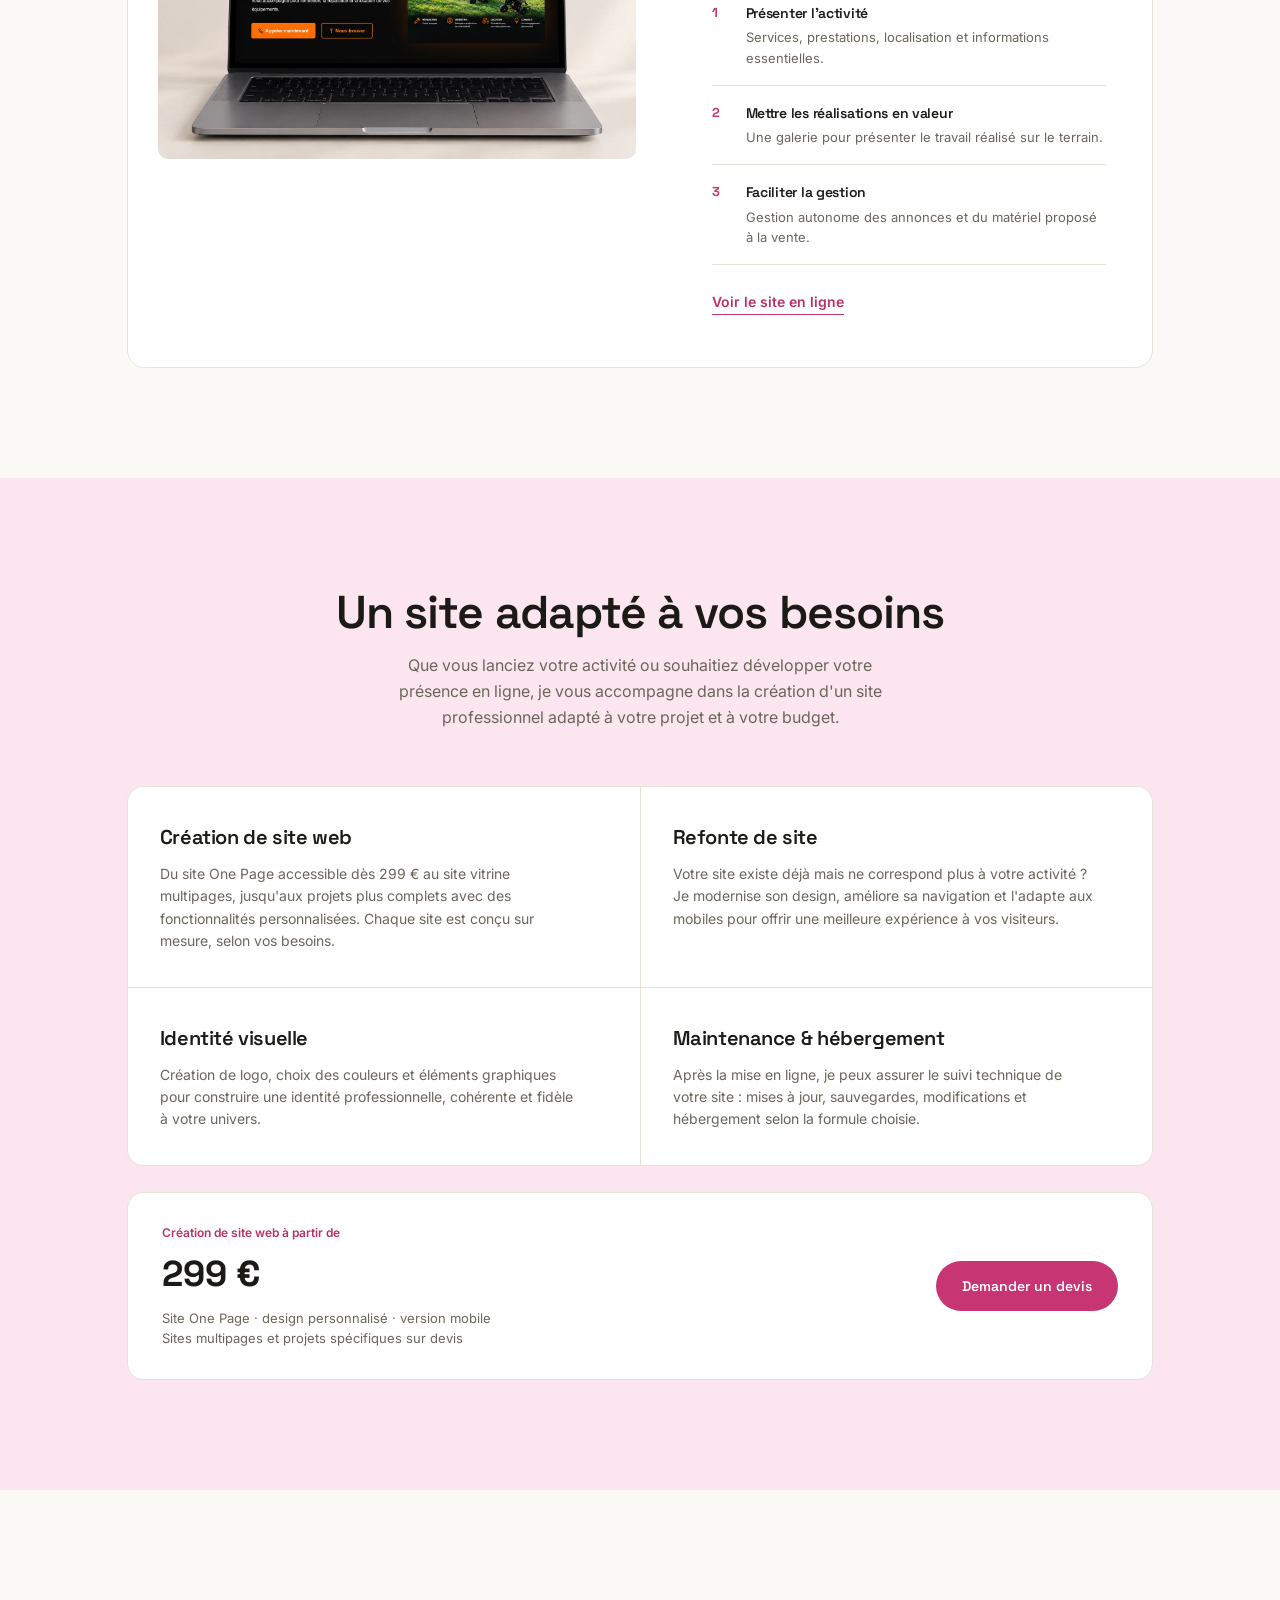
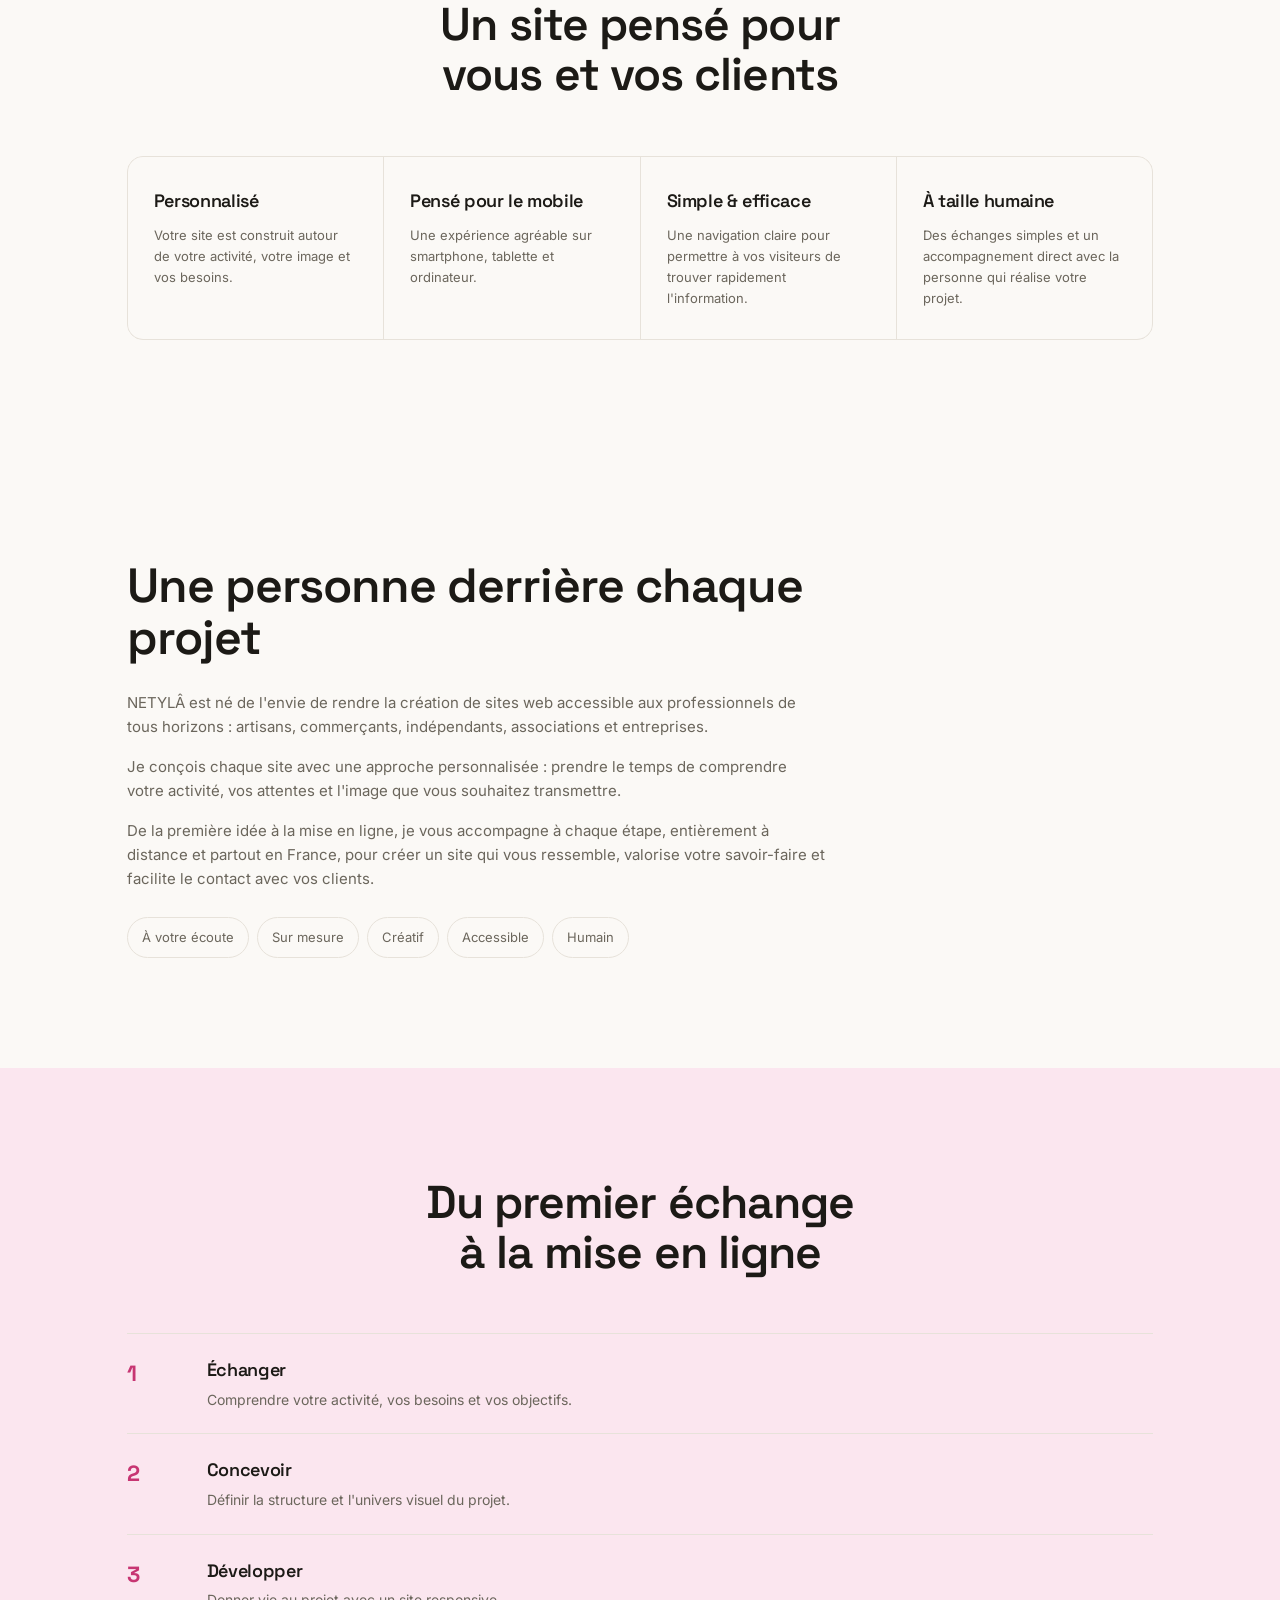
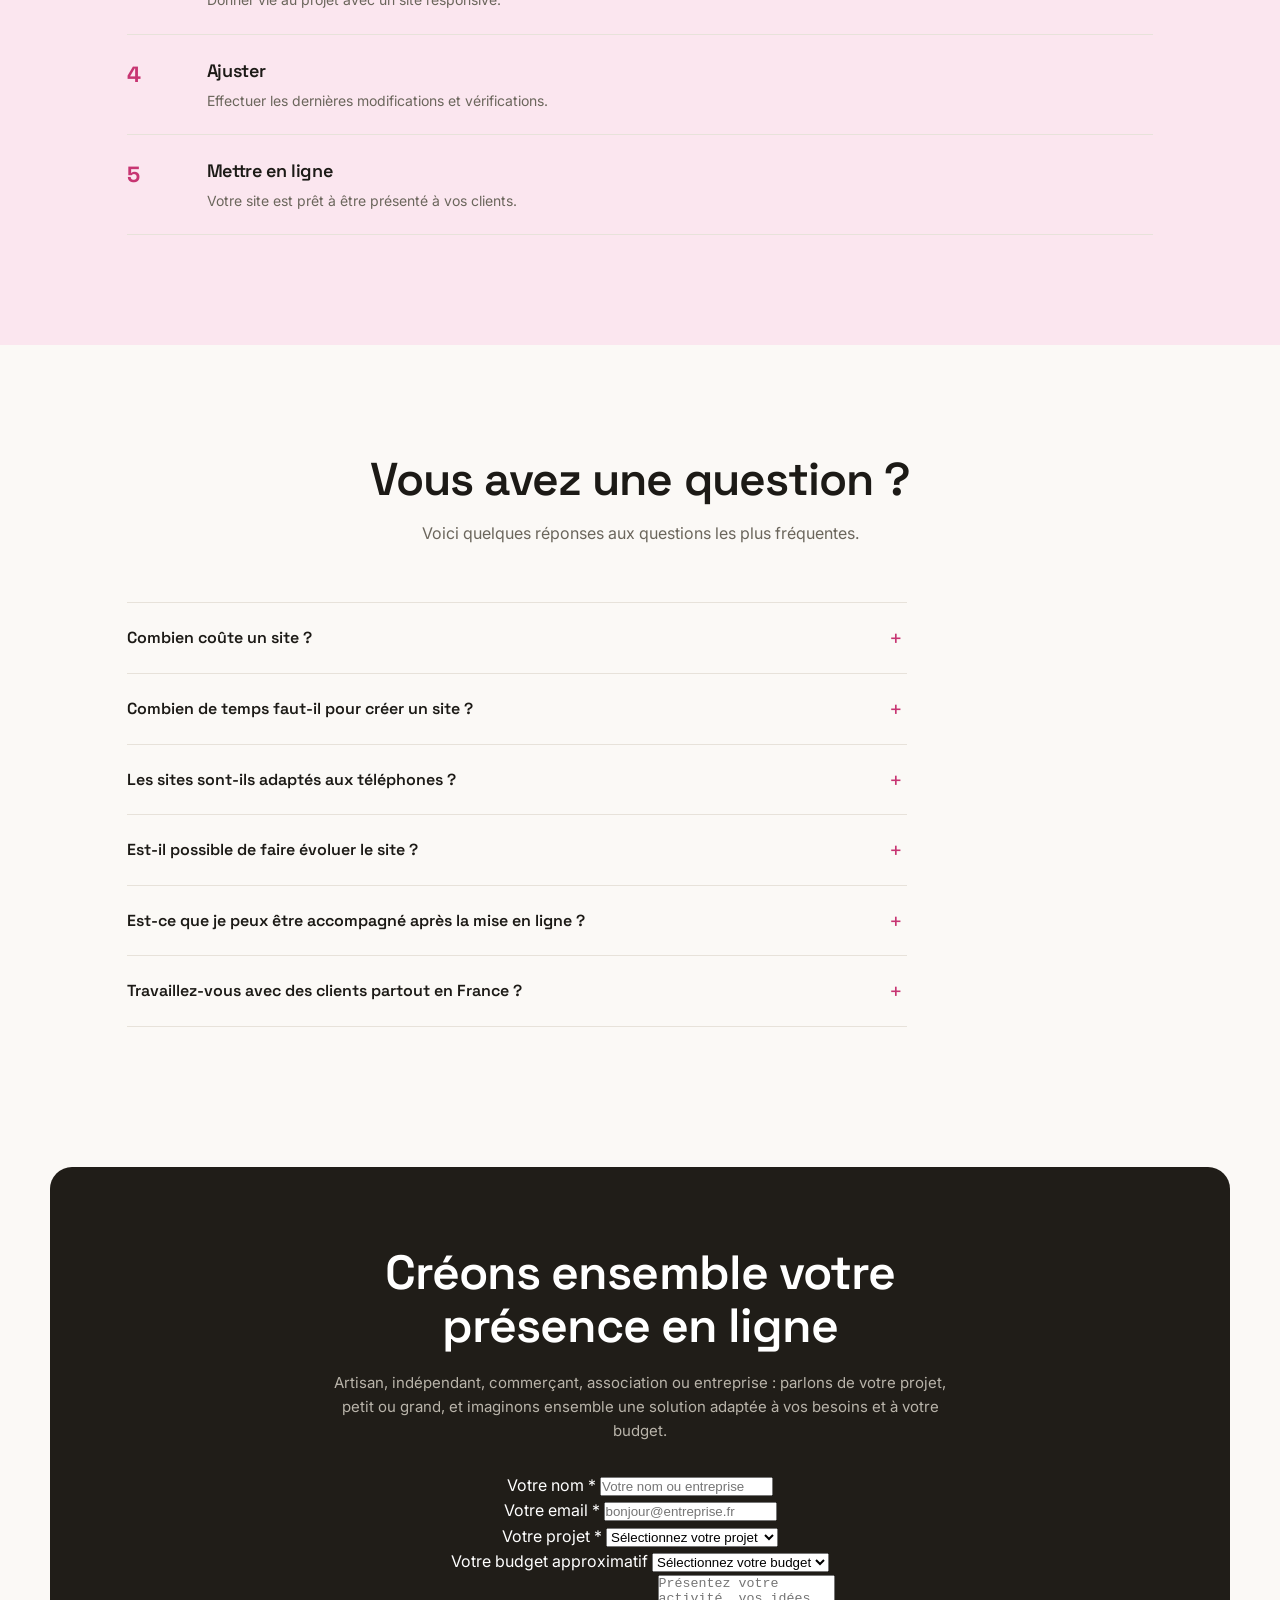
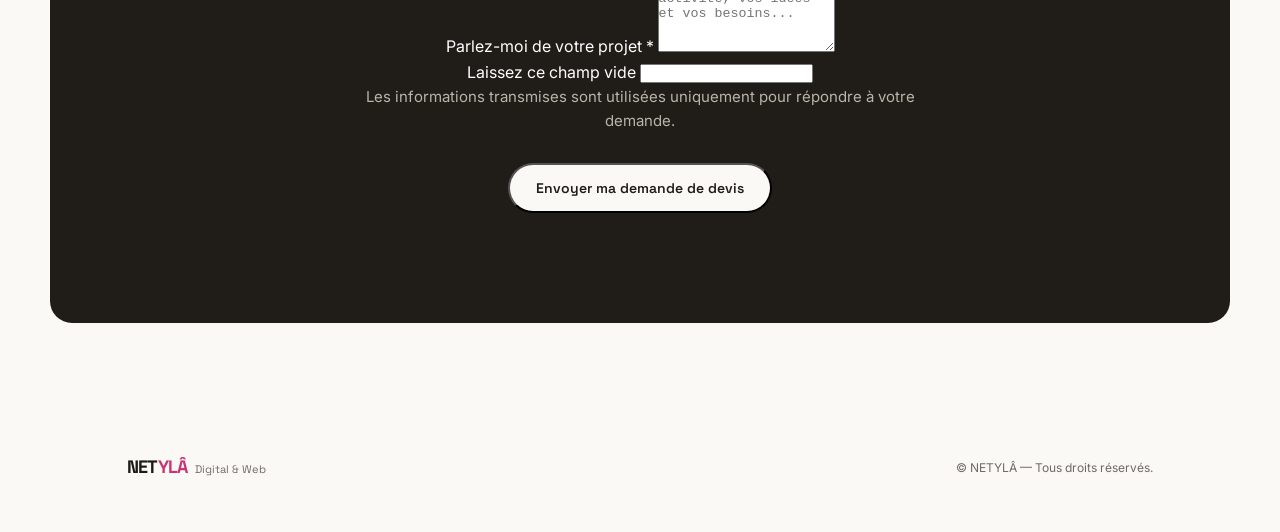
==== commit ee9e0a25: "Update index.html" ====
--- a/index.html
+++ b/index.html
@@ -483,28 +483,154 @@
       </div>
     </section>
 
-    <!-- ================= CONTACT ================= -->
-    <section class="contact-section" id="contact">
-
-      <div class="contact-inner">
-
-        <h2>Créons ensemble votre présence en ligne</h2>
-
-        <p>
-          Artisan, indépendant, commerçant, association ou entreprise :
-          parlons de votre projet, petit ou grand, et imaginons
-          ensemble une solution adaptée à vos besoins et à votre budget.
-        </p>
-
-        <a
-          href="mailto:netyla.digitalweb@gmail.com?subject=Demande%20de%20renseignement%20-%20NETYL%C3%82"
-          class="btn btn-contact"
+    
+<!-- ================= CONTACT ================= -->
+<section class="contact-section" id="contact">
+
+  <div class="contact-inner">
+
+    <h2>Créons ensemble votre présence en ligne</h2>
+
+    <p>
+      Artisan, indépendant, commerçant, association ou entreprise :
+      parlons de votre projet, petit ou grand, et imaginons
+      ensemble une solution adaptée à vos besoins et à votre budget.
+    </p>
+
+    <form
+      class="contact-form"
+      id="contactForm"
+      action="https://formspree.io/f/mnpprzaa"
+      method="POST"
+    >
+
+      <div class="form-row">
+
+        <div class="form-group">
+          <label for="clientName">Votre nom *</label>
+          <input
+            type="text"
+            id="clientName"
+            name="nom"
+            placeholder="Votre nom ou entreprise"
+            autocomplete="name"
+            required
+          >
+        </div>
+
+        <div class="form-group">
+          <label for="clientEmail">Votre email *</label>
+          <input
+            type="email"
+            id="clientEmail"
+            name="email"
+            placeholder="bonjour@entreprise.fr"
+            autocomplete="email"
+            required
+          >
+        </div>
+
+      </div>
+
+      <div class="form-group">
+        <label for="projectType">Votre projet *</label>
+        <select
+          id="projectType"
+          name="type_de_projet"
+          required
         >
-          Me contacter
-        </a>
-
-      </div>
-    </section>
+          <option value="" disabled selected>
+            Sélectionnez votre projet
+          </option>
+          <option value="Site vitrine">
+            Création d'un site vitrine
+          </option>
+          <option value="Refonte">
+            Refonte d'un site existant
+          </option>
+          <option value="Identité visuelle">
+            Logo et identité visuelle
+          </option>
+          <option value="Autre">
+            Autre demande
+          </option>
+        </select>
+      </div>
+
+      <div class="form-group">
+        <label for="projectBudget">
+          Votre budget approximatif
+        </label>
+        <select
+          id="projectBudget"
+          name="budget"
+        >
+          <option value="" disabled selected>
+            Sélectionnez votre budget
+          </option>
+          <option value="300 à 500 €">300 à 500 €</option>
+          <option value="500 à 1 000 €">500 à 1 000 €</option>
+          <option value="Plus de 1 000 €">
+            Plus de 1 000 €
+          </option>
+          <option value="À définir">
+            Je ne sais pas encore
+          </option>
+        </select>
+      </div>
+
+      <div class="form-group">
+        <label for="projectMessage">
+          Parlez-moi de votre projet *
+        </label>
+        <textarea
+          id="projectMessage"
+          name="message"
+          rows="5"
+          placeholder="Présentez votre activité, vos idées et vos besoins..."
+          required
+        ></textarea>
+      </div>
+
+      <!-- Champ antispam invisible -->
+      <div class="form-honeypot" aria-hidden="true">
+        <label for="contactWebsite">
+          Laissez ce champ vide
+        </label>
+        <input
+          type="text"
+          id="contactWebsite"
+          name="_gotcha"
+          tabindex="-1"
+          autocomplete="off"
+        >
+      </div>
+
+      <p class="form-privacy">
+        Les informations transmises sont utilisées
+        uniquement pour répondre à votre demande.
+      </p>
+
+      <button
+        type="submit"
+        class="btn btn-contact form-submit"
+      >
+        Envoyer ma demande de devis
+      </button>
+
+      <p
+        class="form-status"
+        id="formStatus"
+        role="status"
+        aria-live="polite"
+      ></p>
+
+    </form>
+
+  </div>
+
+</section>
+
 
   </main>
 
--- a/style.css
+++ b/style.css
@@ -918,3 +918,83 @@
     padding-top: 24px;
   }
 }
+
+/* ==================================================
+   ANIMATIONS AU SCROLL — NETYLÂ
+   ================================================== */
+
+/* État initial : invisible uniquement si JavaScript
+   a confirmé que les animations sont disponibles */
+
+.js-animations .reveal {
+  opacity: 0;
+  transform: translateY(24px);
+  transition:
+    opacity 0.75s ease,
+    transform 0.75s cubic-bezier(0.22, 1, 0.36, 1);
+}
+
+/* Apparition */
+
+.js-animations .reveal.is-visible {
+  opacity: 1;
+  transform: translateY(0);
+}
+
+/* Décalage des cartes */
+
+@media (min-width: 721px) {
+
+  .js-animations .service-card.reveal:nth-child(2),
+  .js-animations .why-card.reveal:nth-child(2) {
+    transition-delay: 0.1s;
+  }
+
+  .js-animations .service-card.reveal:nth-child(3),
+  .js-animations .why-card.reveal:nth-child(3) {
+    transition-delay: 0.2s;
+  }
+
+  .js-animations .service-card.reveal:nth-child(4),
+  .js-animations .why-card.reveal:nth-child(4) {
+    transition-delay: 0.3s;
+  }
+}
+
+/* Accessibilité : réduire les animations
+   si l'utilisateur le souhaite */
+
+@media (prefers-reduced-motion: reduce) {
+
+  .js-animations .reveal {
+    opacity: 1;
+    transform: none;
+    transition: none;
+  }
+
+}
+
+/* ==================================================
+   ZOOM ÉLÉGANT — RÉALISATION SATHO
+   ================================================== */
+
+@media (hover: hover) and (pointer: fine) {
+
+  .project-image img {
+    transition: transform 0.65s cubic-bezier(0.22, 1, 0.36, 1);
+    transform-origin: center center;
+  }
+
+  .project-image:hover img {
+    transform: scale(1.035);
+  }
+
+}
+
+@media (prefers-reduced-motion: reduce) {
+
+  .project-image img {
+    transition: none;
+  }
+
+}
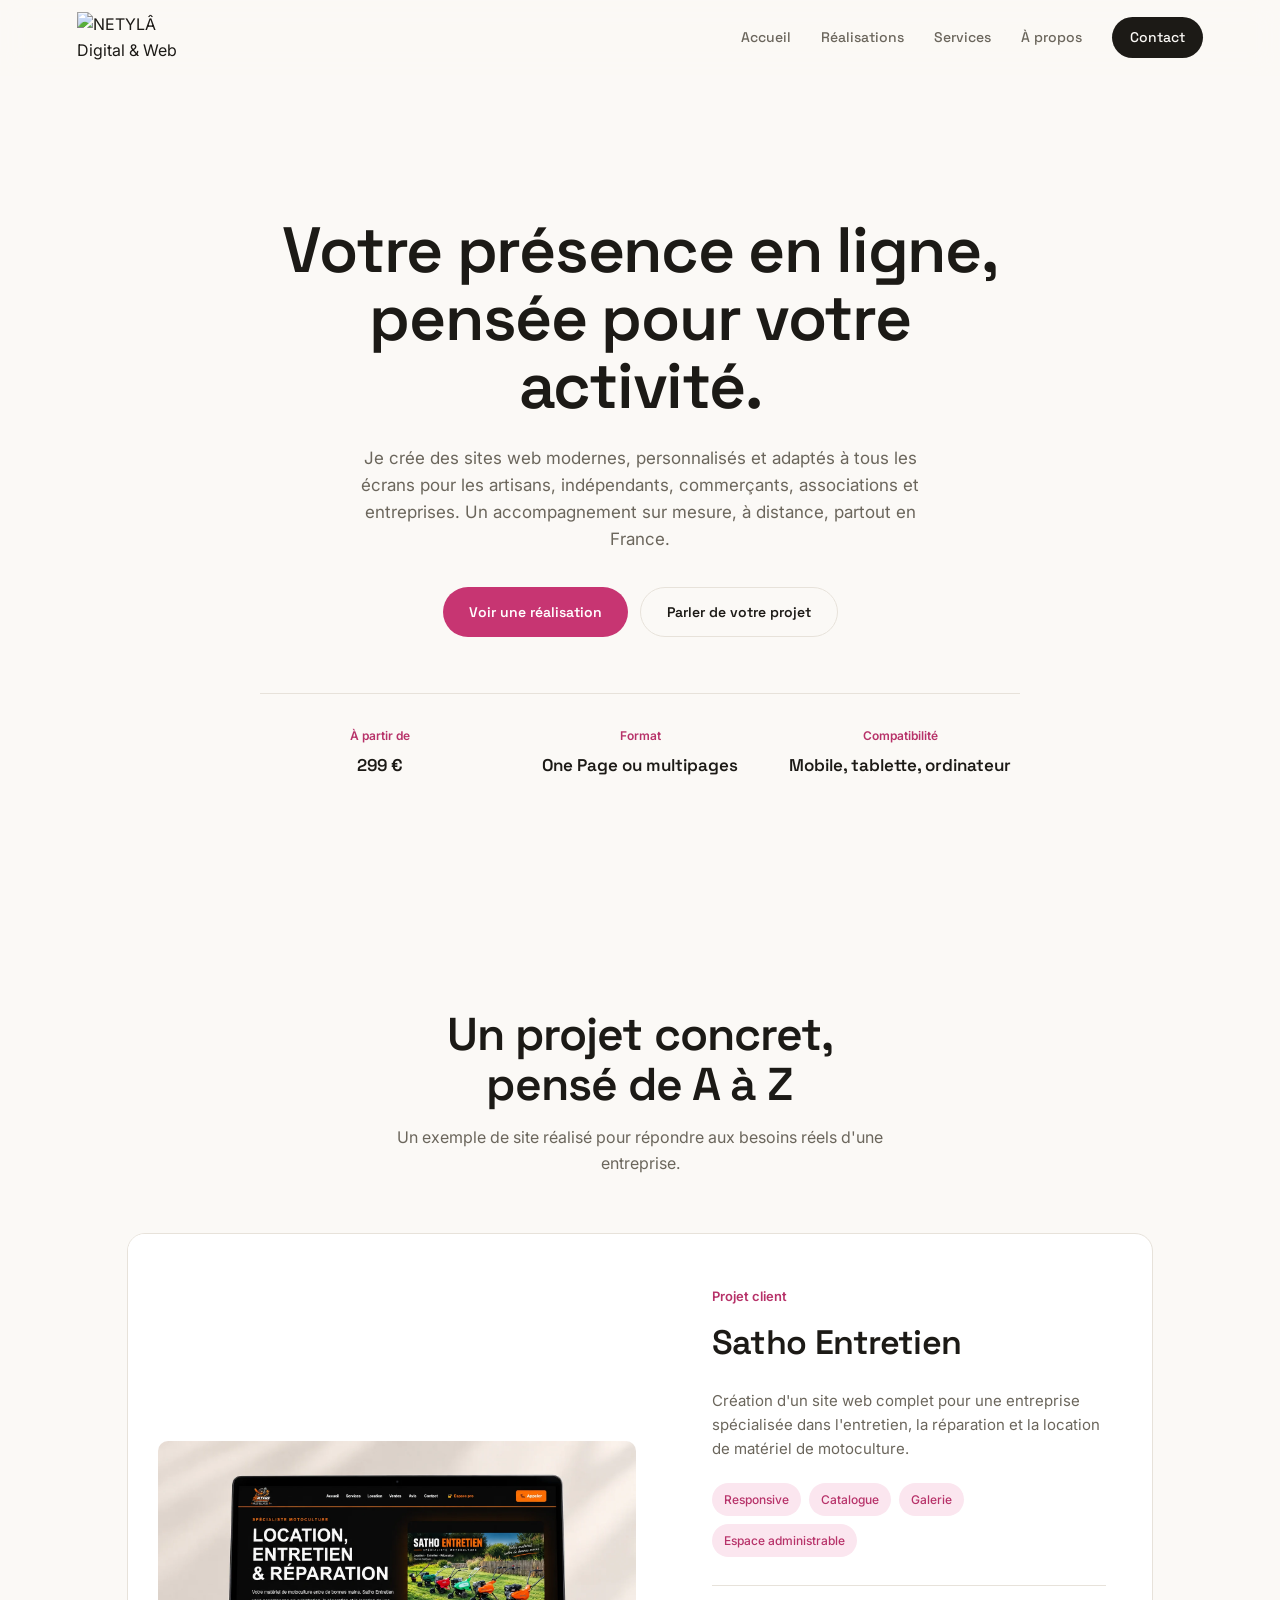
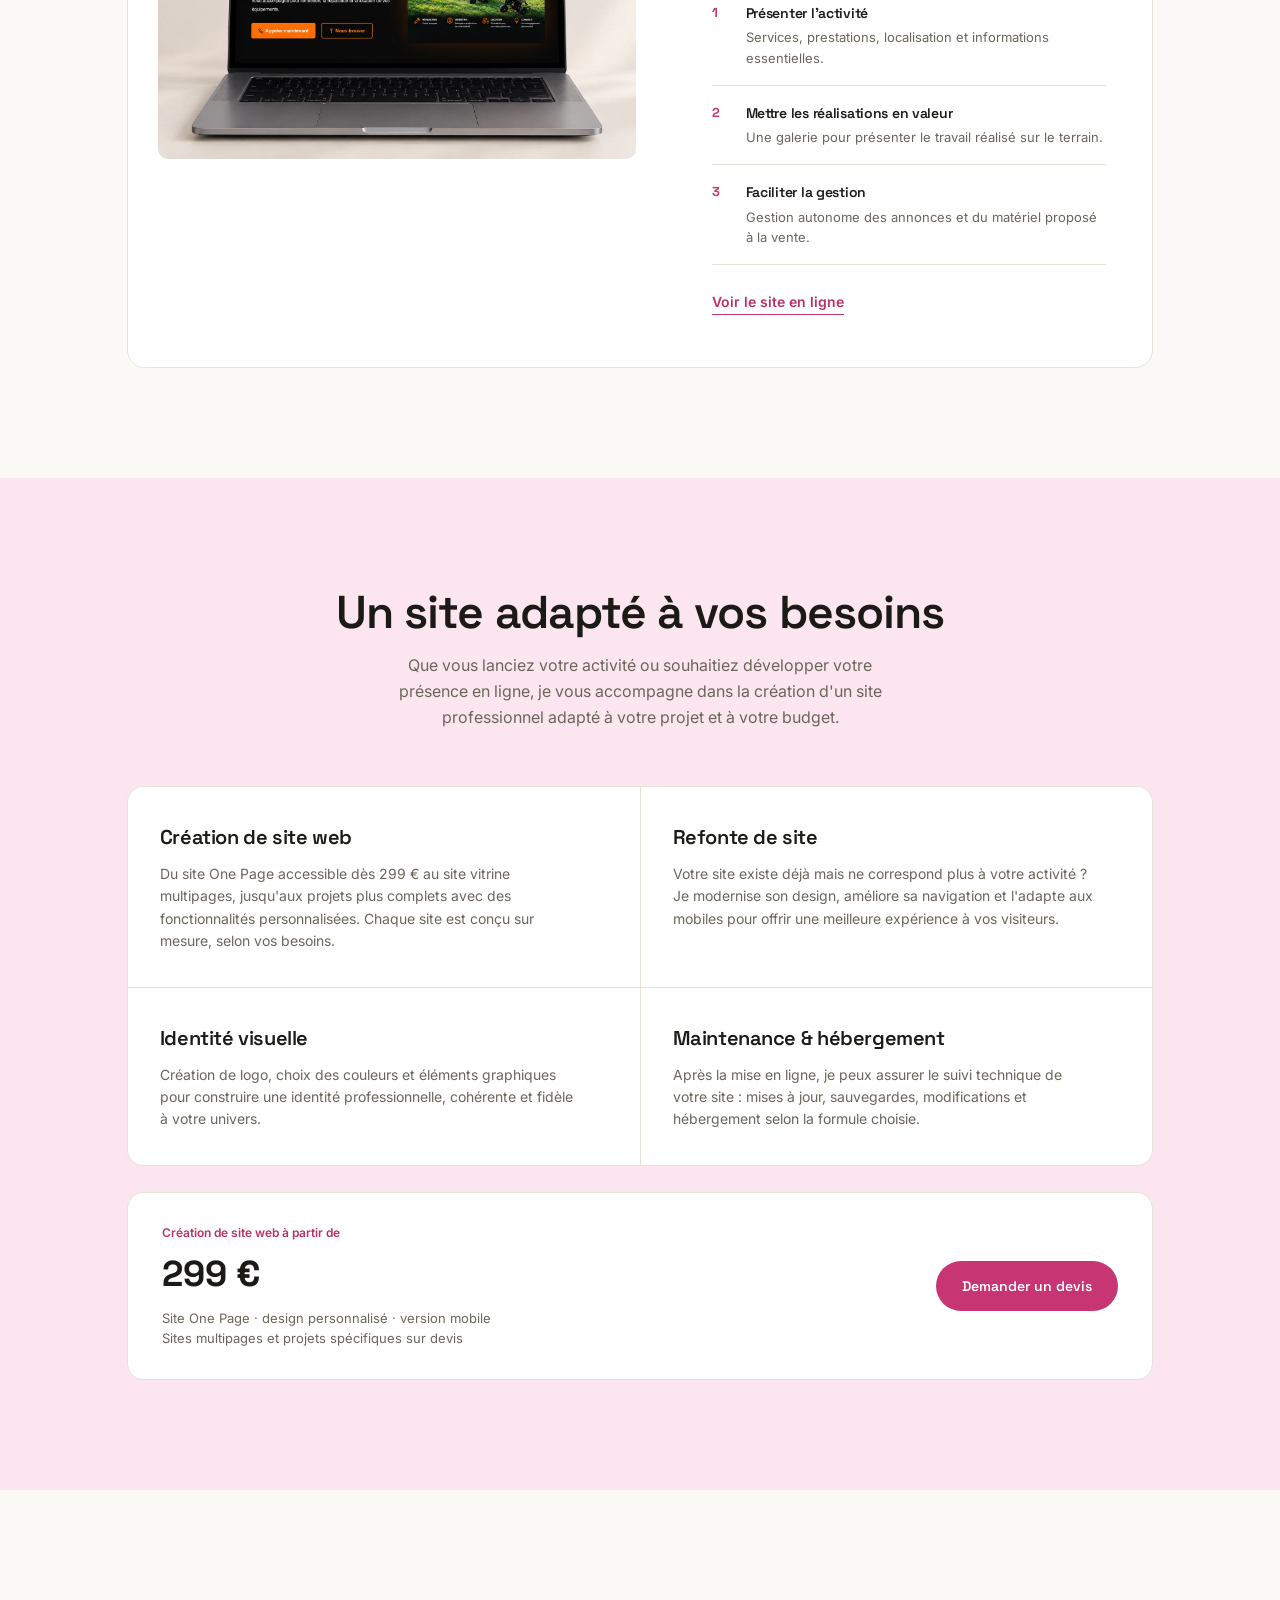
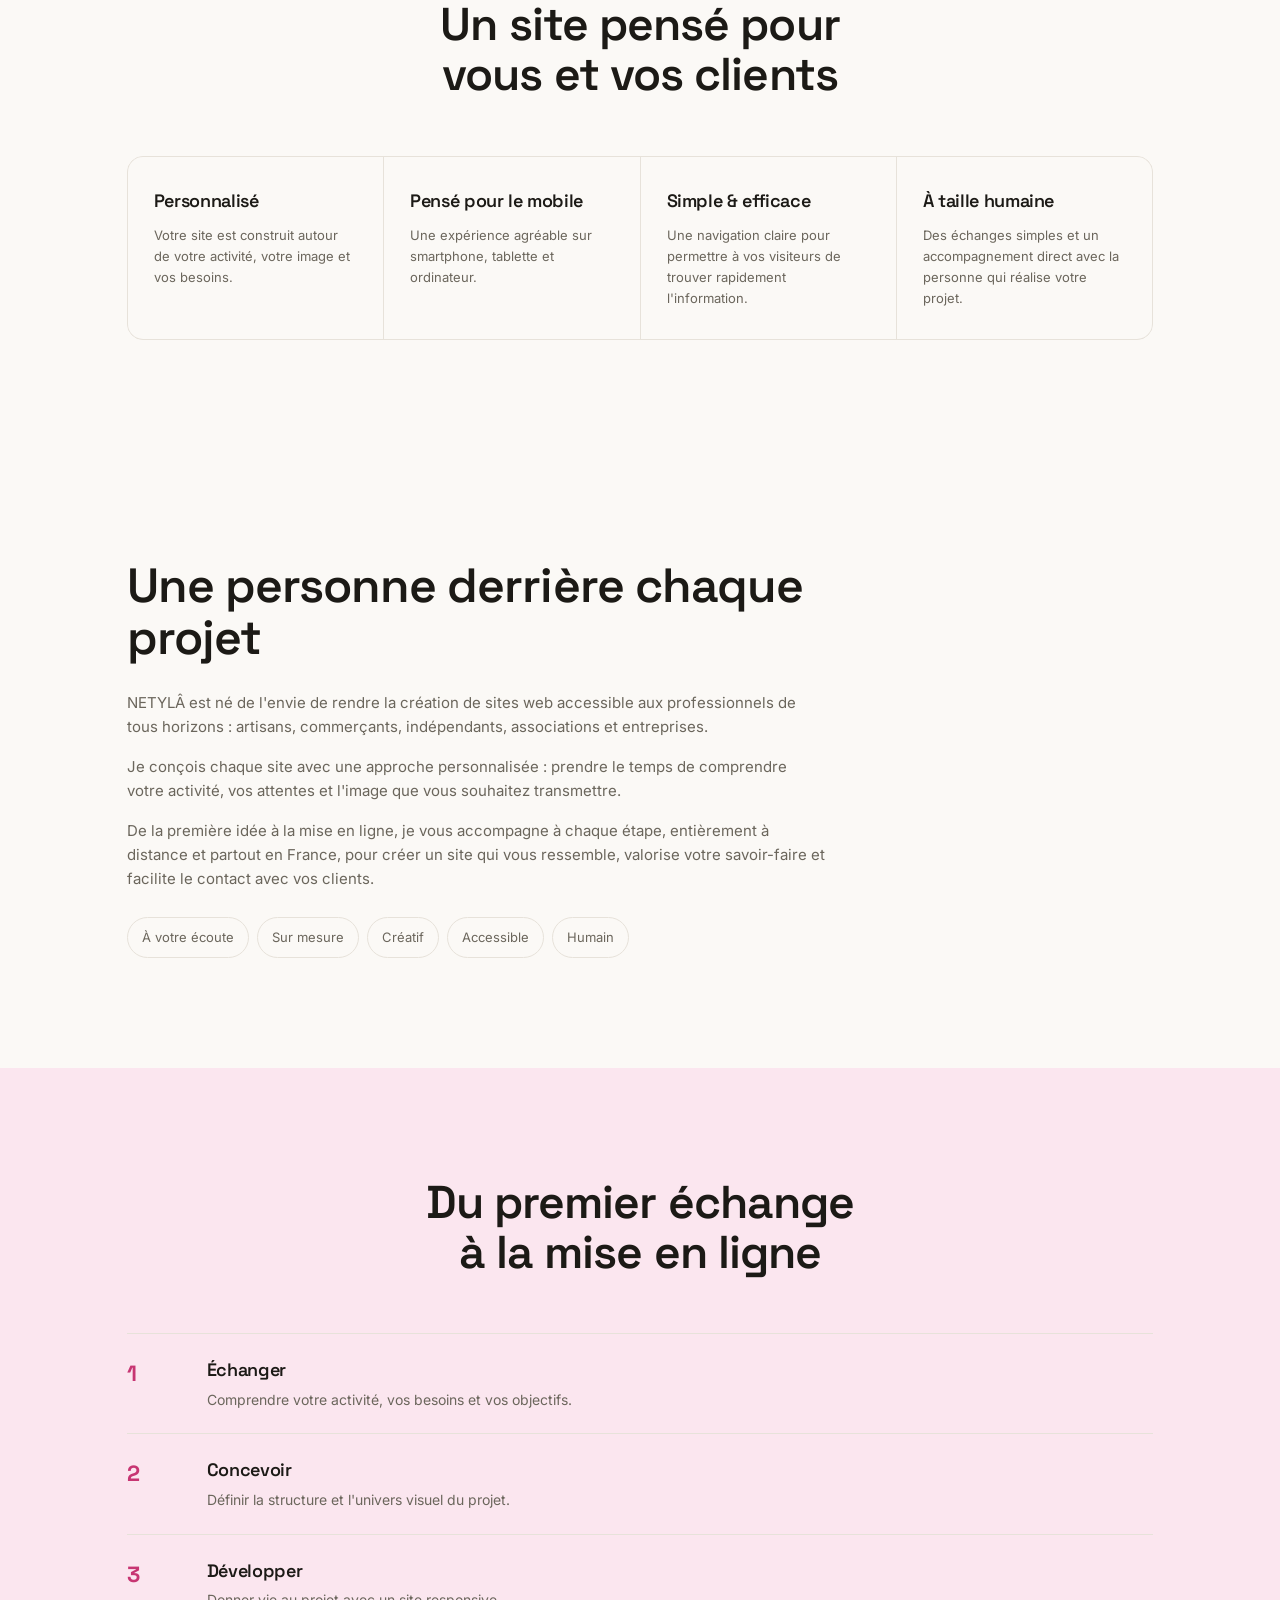
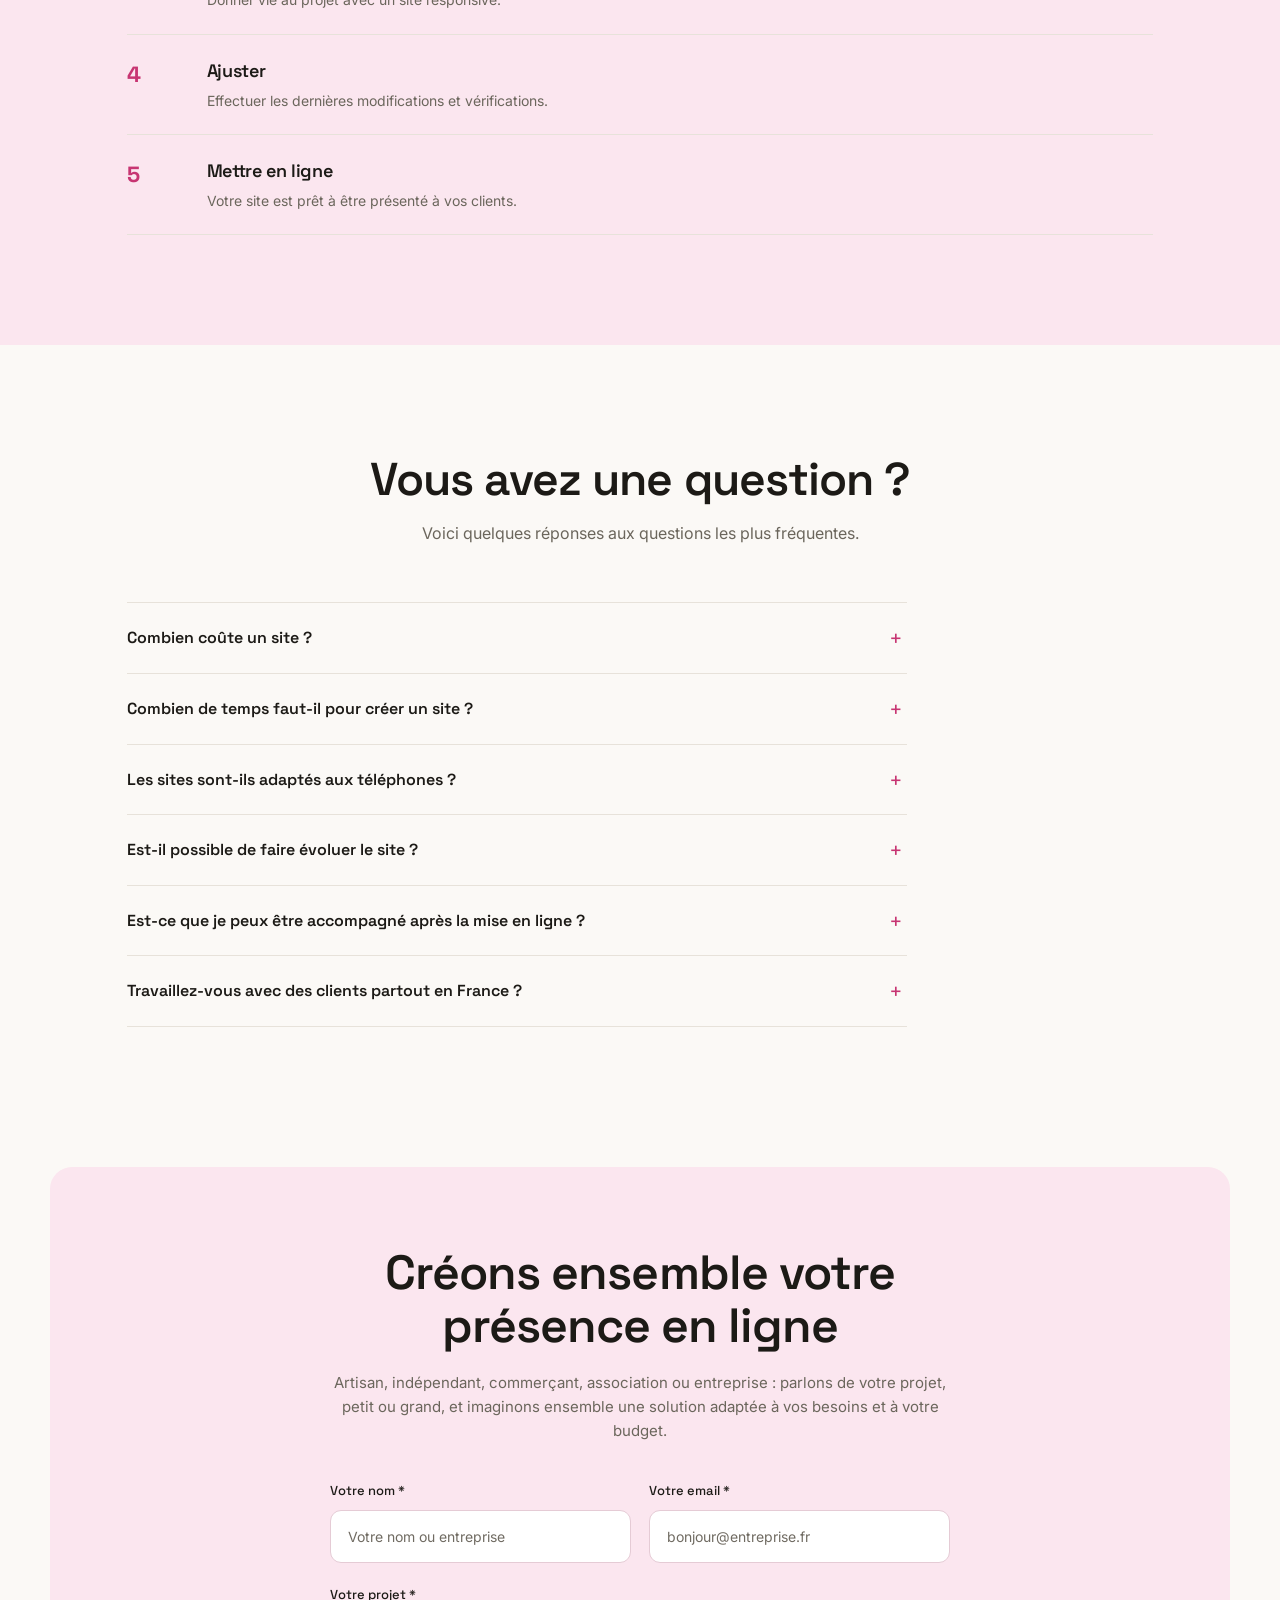
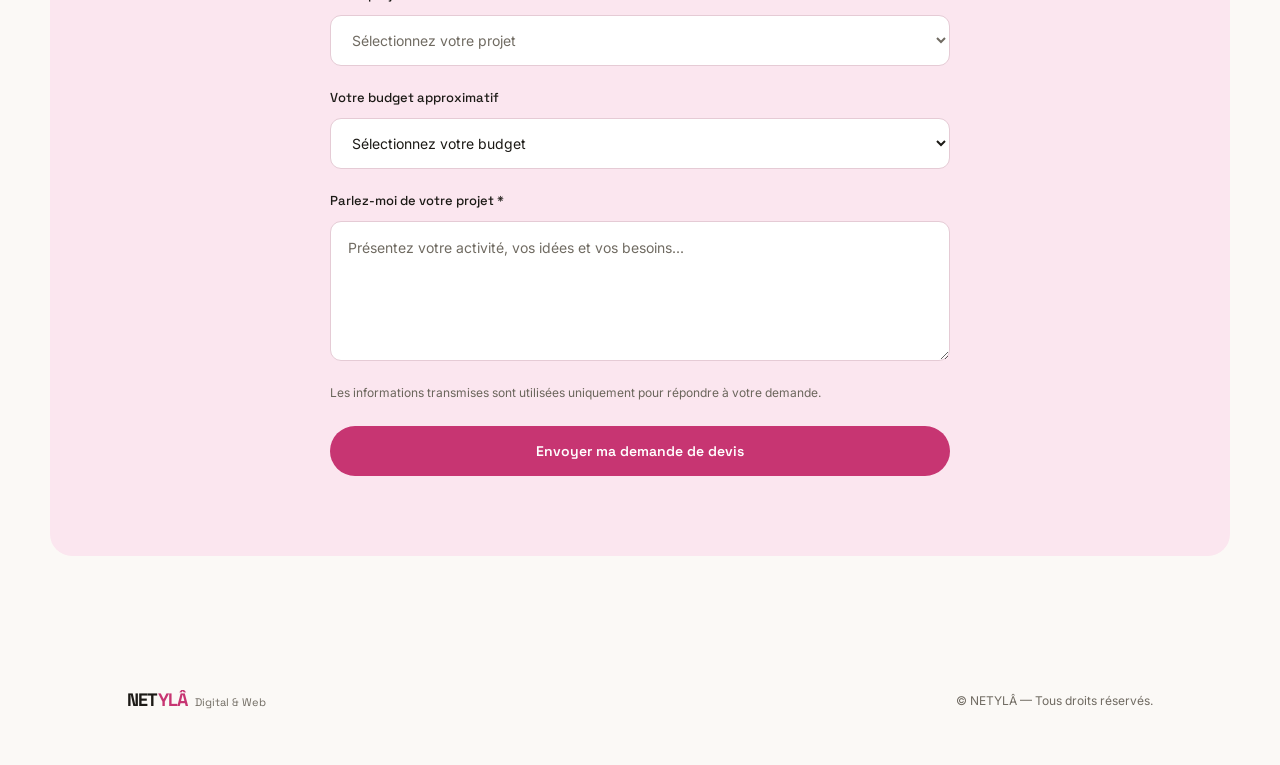
==== commit 4f3777d1: "Update index.html" ====
--- a/index.html
+++ b/index.html
@@ -32,14 +32,14 @@
 
   <!-- ================= INTRO ================= -->
   <div class="intro-screen" id="introScreen">
-    <img src="logo.jpg" alt="NETYLÂ">
+    <img src="logo.png" alt="NETYLÂ">
   </div>
 
   <!-- ================= HEADER ================= -->
   <header class="header" id="siteHeader">
 
     <a href="#accueil" class="logo" aria-label="NETYLÂ - Accueil">
-      <img src="logo.jpg" alt="NETYLÂ Digital & Web">
+      <img src="logo.png" alt="NETYLÂ Digital & Web">
     </a>
 
     <button
--- a/style.css
+++ b/style.css
@@ -674,8 +674,8 @@
   max-width: var(--max);
   margin: 30px auto 100px;
   padding: 80px 7%;
-  background: var(--charcoal);
-  color: white;
+  background: #fbe6ef;
+  color: var(--ink);
   border-radius: 22px;
   text-align: center;
 }
@@ -689,12 +689,12 @@
   margin-bottom: 18px;
   font-size: clamp(32px, 5vw, 48px);
   line-height: 1.1;
-  color: white;
+  color: var(--ink);
 }
 
 .contact-section p {
   margin-bottom: 30px;
-  color: #b9b4aa;
+  color: var(--stone);
   font-size: 15px;
 }
 
@@ -998,3 +998,270 @@
   }
 
 }
+
+/* ==================================================
+   NETYLÂ — FORMULAIRE DE CONTACT
+   ================================================== */
+
+.contact-form {
+  max-width: 620px;
+  margin: 38px auto 0;
+  text-align: left;
+}
+
+.form-row {
+  display: grid;
+  grid-template-columns: repeat(2, minmax(0, 1fr));
+  gap: 18px;
+}
+
+.form-group {
+  display: flex;
+  flex-direction: column;
+  gap: 9px;
+  margin-bottom: 22px;
+}
+
+.form-group label {
+  color: #f5f1ed;
+  font-family: var(--font-head);
+  font-size: 13px;
+  font-weight: 500;
+}
+
+.contact-form input,
+.contact-form select,
+.contact-form textarea {
+  width: 100%;
+  min-width: 0;
+  padding: 15px 17px;
+  border: 1px solid rgba(255, 255, 255, 0.18);
+  border-radius: 11px;
+  background: rgba(255, 255, 255, 0.07);
+  color: white;
+  font-family: var(--font-body);
+  font-size: 14px;
+  line-height: 1.5;
+  outline: none;
+  transition:
+    border-color 0.25s ease,
+    background 0.25s ease,
+    box-shadow 0.25s ease;
+}
+
+.contact-form input::placeholder,
+.contact-form textarea::placeholder {
+  color: #b9b4aa;
+  opacity: 1;
+}
+
+.contact-form input:hover,
+.contact-form select:hover,
+.contact-form textarea:hover {
+  border-color: rgba(255, 255, 255, 0.35);
+}
+
+.contact-form input:focus,
+.contact-form select:focus,
+.contact-form textarea:focus {
+  border-color: #ed9aba;
+  background: rgba(255, 255, 255, 0.1);
+  box-shadow: 0 0 0 3px rgba(237, 154, 186, 0.13);
+}
+
+.contact-form select {
+  cursor: pointer;
+  color-scheme: dark;
+}
+
+.contact-form select:invalid {
+  color: #b9b4aa;
+}
+
+.contact-form select option {
+  background: #201d18;
+  color: white;
+}
+
+.contact-form textarea {
+  min-height: 140px;
+  resize: vertical;
+}
+
+.contact-form .form-privacy {
+  margin: 0 0 24px;
+  color: #c9c4bb;
+  font-size: 12px;
+  line-height: 1.6;
+}
+
+.form-submit {
+  display: flex;
+  width: 100%;
+  justify-content: center;
+  cursor: pointer;
+  border: none;
+}
+
+.form-submit:disabled {
+  opacity: 0.65;
+  cursor: wait;
+}
+
+.contact-form .form-status {
+  margin: 18px 0 0;
+  text-align: center;
+  font-size: 14px;
+  line-height: 1.5;
+}
+
+.form-status:empty {
+  display: none;
+}
+
+/* Champ antispam masqué */
+
+.form-honeypot {
+  position: absolute;
+  width: 1px;
+  height: 1px;
+  overflow: hidden;
+  clip-path: inset(50%);
+  white-space: nowrap;
+}
+
+/* Adaptation téléphone */
+
+@media (max-width: 600px) {
+
+  .form-row {
+    grid-template-columns: 1fr;
+    gap: 0;
+  }
+
+  .contact-section {
+    padding: 55px 6%;
+  }
+
+  .contact-form {
+    margin-top: 30px;
+  }
+
+  .form-group {
+    margin-bottom: 18px;
+  }
+
+  .contact-form input,
+  .contact-form select,
+  .contact-form textarea {
+    font-size: 16px;
+  }
+
+}
+
+/* Respect des préférences d'accessibilité */
+
+@media (prefers-reduced-motion: reduce) {
+
+  .contact-form input,
+  .contact-form select,
+  .contact-form textarea {
+    transition: none;
+  }
+
+}
+
+/* ==================================================
+   NETYLÂ — FORMULAIRE ROSE POUDRÉ
+   ================================================== */
+
+/* Titres des champs */
+
+.contact-form .form-group label {
+  color: var(--ink);
+}
+
+/* Champs blancs */
+
+.contact-form input,
+.contact-form select,
+.contact-form textarea {
+  background: #ffffff;
+  color: var(--ink);
+  border-color: #e5cbd5;
+}
+
+/* Textes indicatifs */
+
+.contact-form input::placeholder,
+.contact-form textarea::placeholder {
+  color: #706b62;
+}
+
+/* Effet au survol */
+
+.contact-form input:hover,
+.contact-form select:hover,
+.contact-form textarea:hover {
+  border-color: var(--rose);
+}
+
+/* Effet lorsqu'on sélectionne un champ */
+
+.contact-form input:focus,
+.contact-form select:focus,
+.contact-form textarea:focus {
+  background: #ffffff;
+  border-color: var(--rose);
+  box-shadow: 0 0 0 3px rgba(199, 53, 114, 0.12);
+}
+
+/* Menus déroulants */
+
+.contact-form select {
+  color-scheme: light;
+}
+
+.contact-form select:invalid {
+  color: #706b62;
+}
+
+.contact-form select option {
+  background: #ffffff;
+  color: var(--ink);
+}
+
+/* Confidentialité */
+
+.contact-form .form-privacy {
+  color: var(--stone);
+}
+
+/* Bouton rose */
+
+.contact-form .form-submit {
+  background: var(--rose);
+  color: #ffffff;
+}
+
+.contact-form .form-submit:hover {
+  background: var(--rose-deep);
+  color: #ffffff;
+}
+
+/* Message de confirmation */
+
+.contact-form .form-status {
+  font-weight: 500;
+}
+/* ==================================================
+   NETYLÂ — ESPACEMENT PORTFOLIO MOBILE
+   ================================================== */
+
+@media (max-width: 600px) {
+
+  #realisations .section-heading {
+    margin-bottom: 30px;
+  }
+
+}
